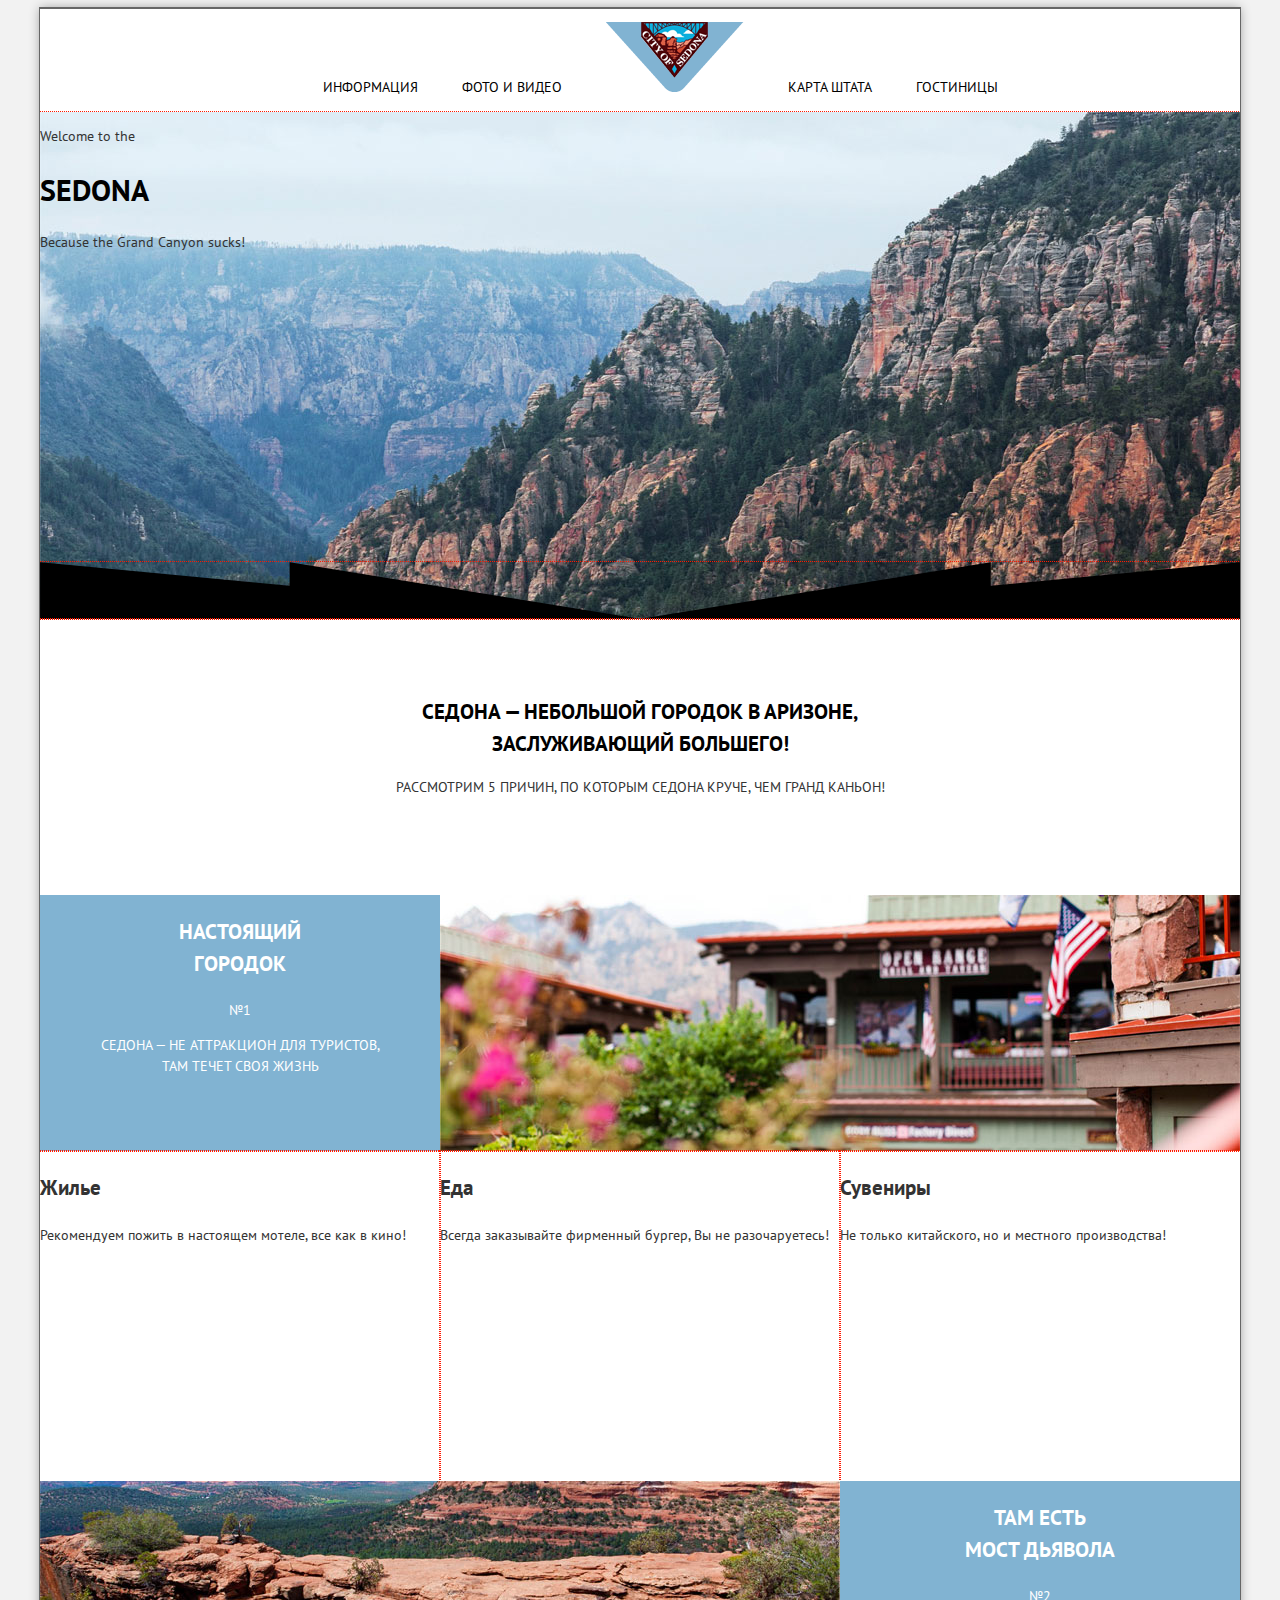
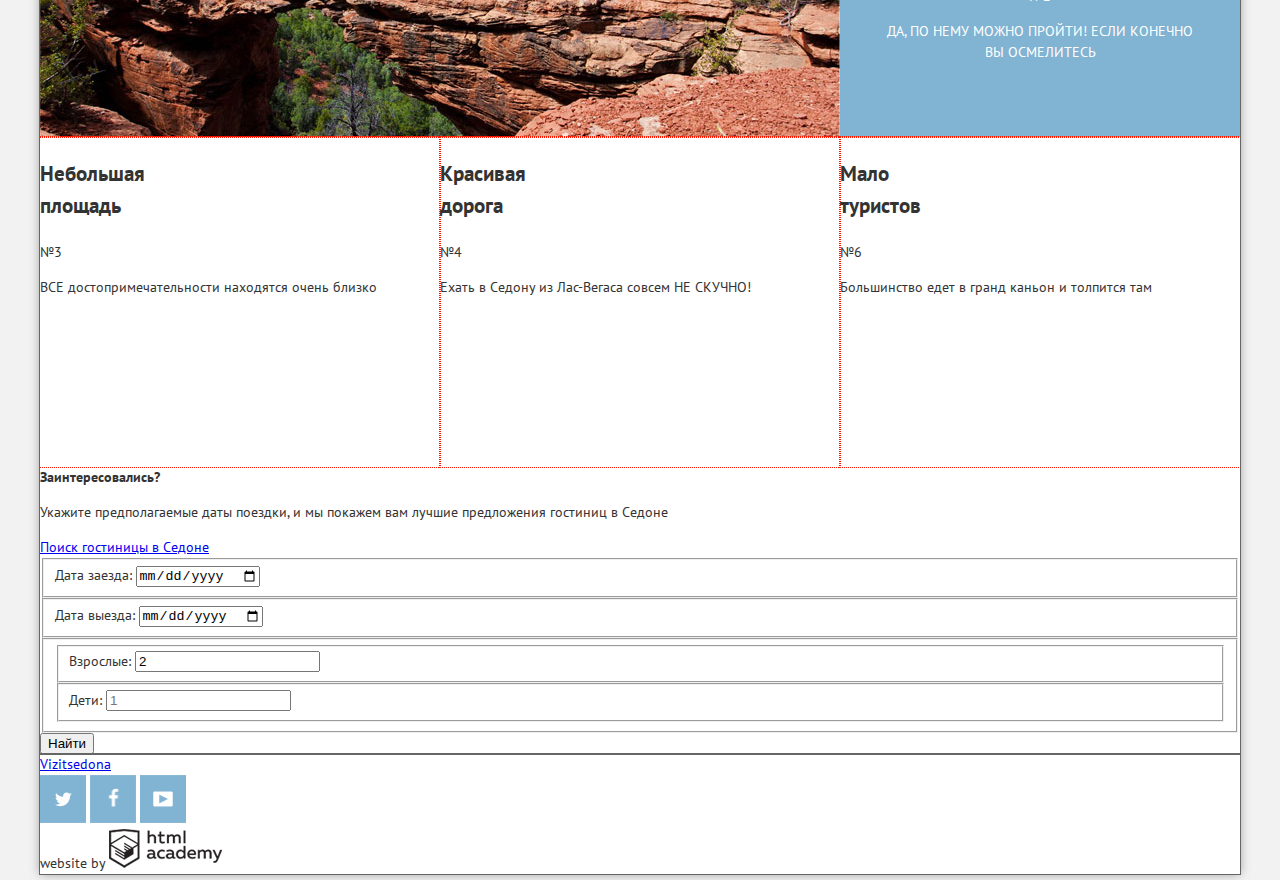
==== index.html @ f224ea5a "Сетки 24-04" ====
<!DOCTYPE html>
<html lang="ru">
  <head>
    <meta charset="utf-8">
    <title>HTML Academy: Седона</title>
    <link href="https://fonts.googleapis.com/css?family=PT+Sans:400,700&amp;subset=latin,cyrillic" rel="stylesheet">
    <link href="css/style.css" rel="stylesheet">
  </head>
  <body>
    <div class="container">
      <header class="main-header">
       <!-- меню -->
          <nav class="main-navigation">
            <ul>
              <li><a href="#">Информация</a></li>
              <li><a href="#">Фото и видео</a></li>
              <li class="logocity"><a href="#"><img src="img/logocity2.png" width="138" height="70" alt="«Logo Sedona»"></a></li>
              <li><a href="#">Карта штата</a></li>
              <li><a href="#">Гостиницы</a></li>
            </ul>
          </nav>
       <!-- слайд -->   
          <div class="main-headbg">
             <div class="headbg-text">
                <p>Welcome to the</p>
                <h1>Sedona</h1>
                <p>Because the Grand Canyon sucks!</p>
             </div>
          </div>
       <!-- маска --> 
          <div class="bg-cover"></div>   
       </header>
      <main class="main-container">
        <!-- слоган -->
        <div class="about-sedona">
          <h2 class="title">Седона — небольшой городок в Аризоне,<br> заслуживающий большего!</h2>
          <p class="text">Рассмотрим 5 причин, по которым Седона круче, чем гранд каньон!</p>
        </div>
        <!-- баннер-1 -->
          <div class="banner-1">
            <div class="container-text-left">
              <p class="content-name">Настоящий <br> городок</p>
              <p class="content-number">№1</p>
              <p>Седона — не аттракцион для туристов, <br> там течет своя жизнь</p></div>
            <div class="container-img-right"></div>
          </div>

         <!--  <div class="banner banner-left">
            <div class="container-item container-item-blue">
              <p class="content-name">Настоящий <br> городок</p>
              <p class="content-number">№1</p>
              <p class="content-text">Седона — не аттракцион для туристов, там течет своя жизнь</p>
            </div>
          </div> -->


        <!-- информация-1 -->
          <!-- <div class="tourist-info"> -->
            <div class="container-item">
              <!-- <img src="img/home.png" width="50" height="50" alt="«home»"> -->
              <p class="content-name">Жилье</p>
              <p class="content-text">Рекомендуем пожить в настоящем мотеле, все как в кино!</p>
            </div>
            <div class="container-item">
              <!-- <img src="img/food.png" width="50" height="50" alt="«food»"> -->
              <p class="content-name">Еда</p>
              <p class="content-text">Всегда заказывайте фирменный бургер, Вы не разочаруетесь!</p>
            </div>
            <div class="container-item">
              <!-- <img src="img/souvenir.png" width="50" height="50" alt="«souvenir»"> -->
              <!-- <b class="info-name">Сувениры</b>
              <p> Не только китайского, но и местного производства!</p> -->
              <p class="content-name">Сувениры</p>
              <p class="content-text">Не только китайского, но и местного производства!</p>
            </div>
        <!--   </div> -->
        <!-- баннер-2 -->
         <div class="banner-1">
            <div class="container-text-right">
              <p class="content-name">Там есть <br> мост дьявола</p>
              <p class="content-number">№2</p>
              <p class="content-text">Да, по нему можно пройти! Если конечно <br> вы осмелитесь</p></div>
            <div class="container-img-left"></div>
          </div>
        <!-- информация-2 -->
          <div class="features">
            <div class="container-item">
              <p class="content-name">Небольшая <br> площадь</p>
              <p class="content-number">№3</p>
              <p class="content-text">ВСЕ достопримечательности находятся очень близко</p>
            </div>
            <div class="container-item">
              <p class="content-name">Красивая <br> дорога</p>
              <p class="content-number">№4</p>
              <p class="content-text">Ехать в Седону из Лас-Вегаса совсем НЕ СКУЧНО!</p>
            </div>
            <div class="container-item">
              <p class="content-name">Мало <br> туристов</p>
              <p class="content-number">№6</p>
              <p class="content-text">Большинство едет в гранд каньон и толпится там</p>
            </div>
          </div>
        <!-- слоган-2 -->
          <div class="tagline">
            <strong class="tagline-title">Заинтересовались?</strong>
            <p class="tagline-text">Укажите предполагаемые даты поездки, и мы покажем вам лучшие предложения гостиниц в Седоне</p>
          </div>
        <!-- форма -->
          <div class="form-content">
            <a class="form-content-title" href="form.html">Поиск гостиницы в Седоне</a>
            <form class="searh-form" action="https://echo.htmlacademy.ru" method="post">
              <fieldset>
                <label for="date-in">Дата заезда:</label>
                <input id="date-in" type="date" name="check-in-date" placeholder="24 апреля 2016">
              </fieldset>
              <fieldset>
                <label for="date-out">Дата выезда:</label>
                <input id="date-out" type="date" name="check-out-date" placeholder="25 апреля 2016">
              </fieldset>
              <fieldset>
                <fieldset>
                  <label for="adult">Взрослые:</label>
                  <input id="adult" type="text" name="adult" value="2">
                </fieldset>
                <fieldset>
                  <label for="children">Дети:</label>
                  <input id="children" type="text" name="child" placeholder="1">
                </fieldset>
              </fieldset>
              <button class="btn" type="submit">Найти</button>
              <!-- <input type="submit" value="Найти"> -->
            </form>
          </div>
        <!-- карта -->
          <div class="map"></div>
       </main>
      <footer class="main-footer">
        <!-- контакты -->
        <div class="footer-contacts">
          <a href="#">Vizitsedona</a>
        </div>
        <!-- соцсети -->
       <div class="footer-social">
          <a class="social-btn social-btn-tw" href="#"><img src="img/twitter-box.png" width="46" height="48" alt="Твиттер"></a>
          <a class="social-btn social-btn-fb" href="#"><img src="img/facebook-box.png" width="46" height="48" alt="Фейсбук"></a>
          <a class="social-btn social-btn-ytube" href="#"><img src="img/ytube-box.png" width="46" height="48" alt="Ютьюб"></a>
        </div>
        <!-- копирайт -->
        <div class="footer-copyright">website by
          <a class="btn" href="https://htmlacademy.ru"><img src="img/logo-academy.png" width="113" height="39" alt="htmlacademy"></a>
        </div>
       </footer>
    </div>
  </body>
</html>
---- css/style.css ----
body{
     font-size: 14px;
     color: #333333;
     font-family: "PT Sans", Arial, sans-serif;
     line-height: 1.5;
     background:#f2f2f2;
}

h1 {
    font-size: 30px;
    font-weight: 700;
    text-transform: uppercase;
    color: #000;
}

h2 {
    font-size: 21px;
    font-weight: 700;
    text-transform: uppercase;
    color: #000;
}

h3 {
    font-size: 16px;
    font-weight: 700;
    text-transform: uppercase;
    color: #000;
}

.container{
    width: 1200px;
    margin: 0 auto;
    background:#fff;
    box-shadow:0 0 10px #999;
}

.main-header{
    outline: 1px solid #666;
}

.main-container{
    outline: 1px solid #666;
}

.main-footer{
    outline: 1px solid #666;
}
.main-headbg{
    outline: 1px dotted #ff1800;
    margin: 0;
    background: url("../img/sedonawelcome.gif") no-repeat,
                url("../img/sedona-head-bg.jpg") no-repeat;
    float: left;
    width: 1200px;
    min-height: 507px;
}

.main-navigation{
    outline: 1px dotted #ff1800;
    margin: 0px auto;
    list-style: none;
    text-align: center;
    vertical-align: middle;
    float: left;
    width: 1200px;
    min-height: 56px;
}

.main-navigation li {
    display: inline-block;
    
}

.main-navigation a {
    color: #000;
    display: block;
    padding: 0px 20px;
    text-decoration: none;
    text-transform: uppercase;
 }

 li a:hover{
    color: #81b3d2;
 }

.bg-cover{
    width:1200px;
    min-height: 57px;
    outline: 1px dotted #ff1800;
    margin-top:-57px;
    background: url("../img/mask-bg2.png") no-repeat;
    float: left;

}

.bg-cover :after{
    content: '';
    display: block;
    clear: both;
}

.about-sedona{
    vertical-align: middle;
    text-align: center;
    min-height: 216px;
    width: 1200px;
    outline: 1px dotted #ff1800;
    float: left;
    padding-top: 60px;
}

.text{
   font-size: 14px;
   text-transform: uppercase;
    
}
.banner-1{
    width: 1200px;
    margin: 0;
}

.banner-1:after{
    content: '';
    display: block;
    clear: both;
    outline: 1px dotted #ff1800;
}
/*.container-logo{
    background: url("../img/sedona-head-bg.jpg") no-repeat;
}*/


.container-img-right{
    float: right;
    width: 800px;
    min-height: 256px;
    background: url("../img/sedona-view-1-small.jpg") no-repeat;
}
.container-text-left{
    float: left;
    width: 400px;
    min-height: 256px;
    vertical-align: middle;
    text-align: center;
    background-color: #81b3d2;
}

.container-text-left p{
   text-transform: uppercase;
    color: #fff;
}

.container-text-right p{
   text-transform: uppercase;
    color: #fff;
} 

.content-name{
    font-size: 21px;
    font-weight: bold;
}

.container-img-left{
    float: left;
    width: 800px;
    min-height: 256px;
    background: url("../img/sedona-view-2-small.jpg") no-repeat;
}
.container-text-right{
    float: right;
    width: 400px;
    min-height: 256px;
    vertical-align: middle;
    text-align: center;
    background-color: #81b3d2;
}

.tourist-info{
    outline: 1px dotted #ff1800;
}
.container-item{
    float: left;
    width: 400px;
    min-height: 330px;
    outline: 1px dotted #ff1800;  
}




/*.index-logo {
    background-image: url("../img/sedona-view-1-small.jpg");
}*/
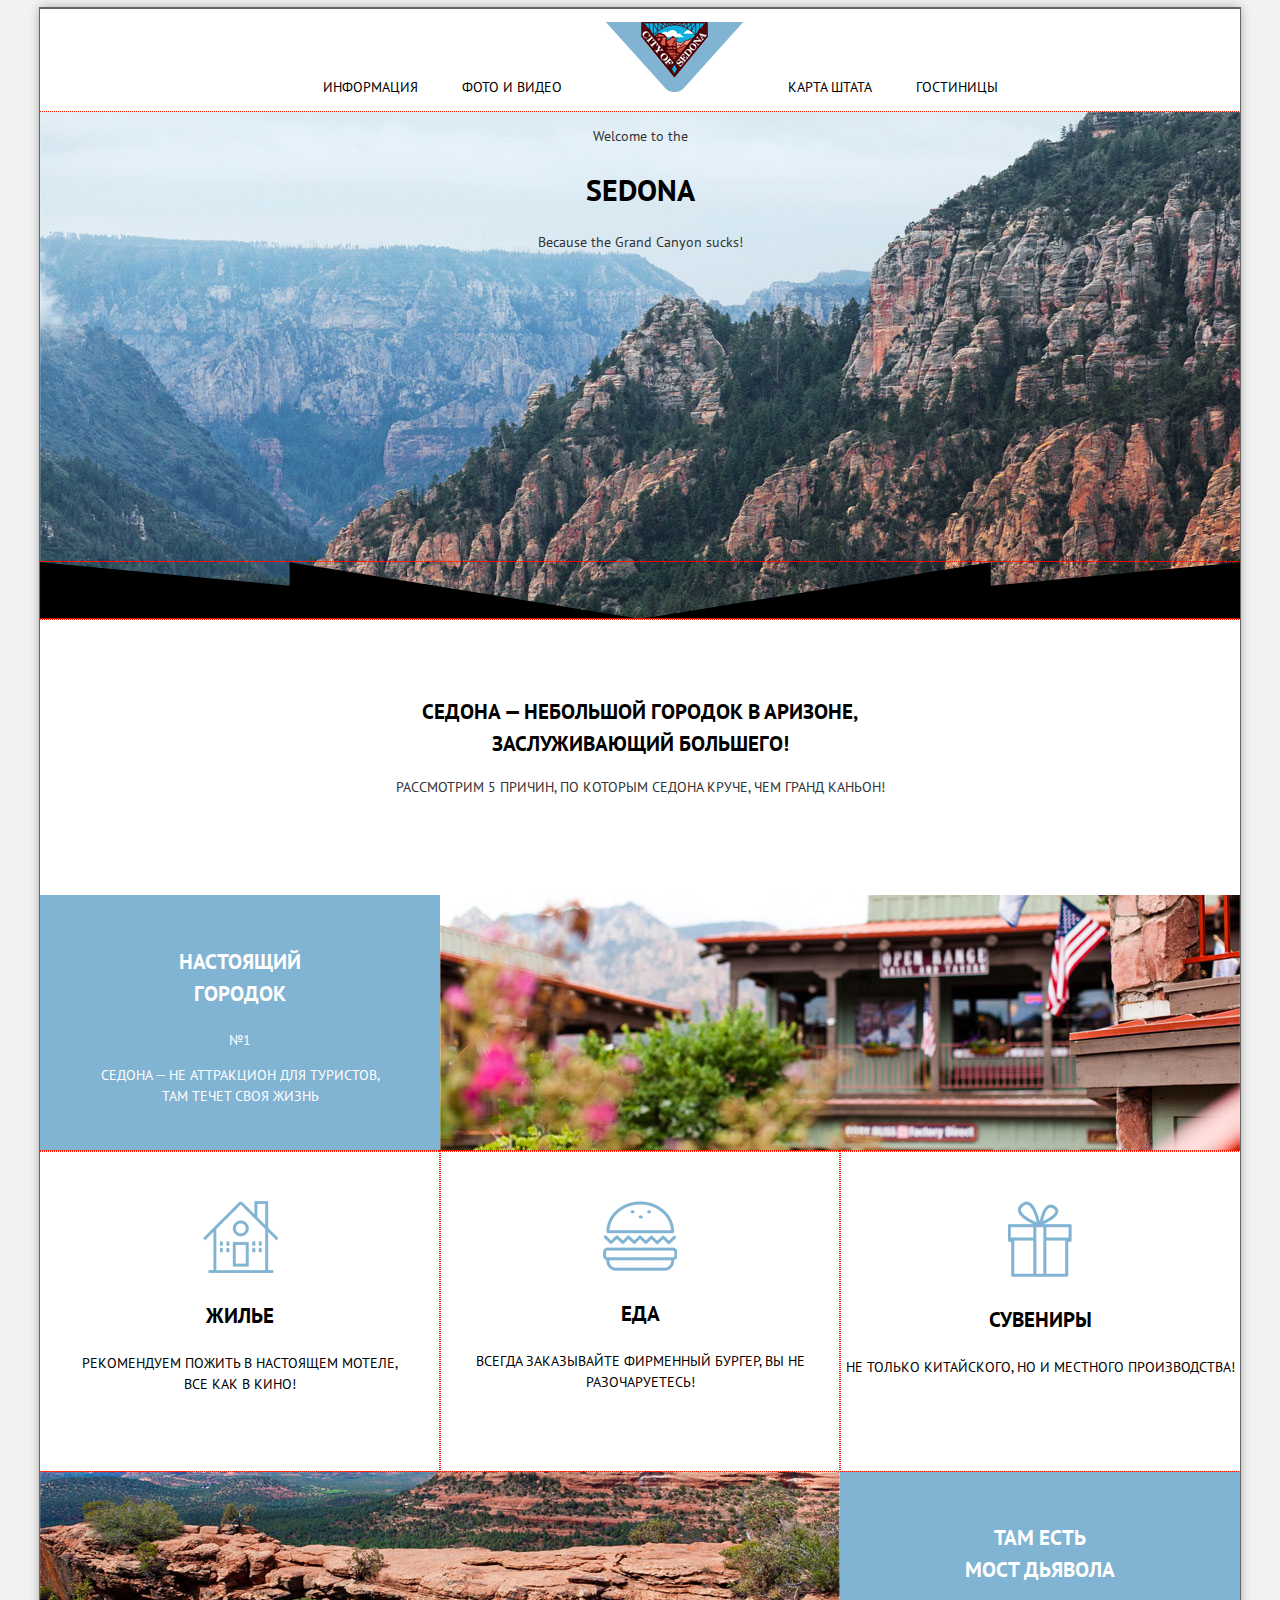
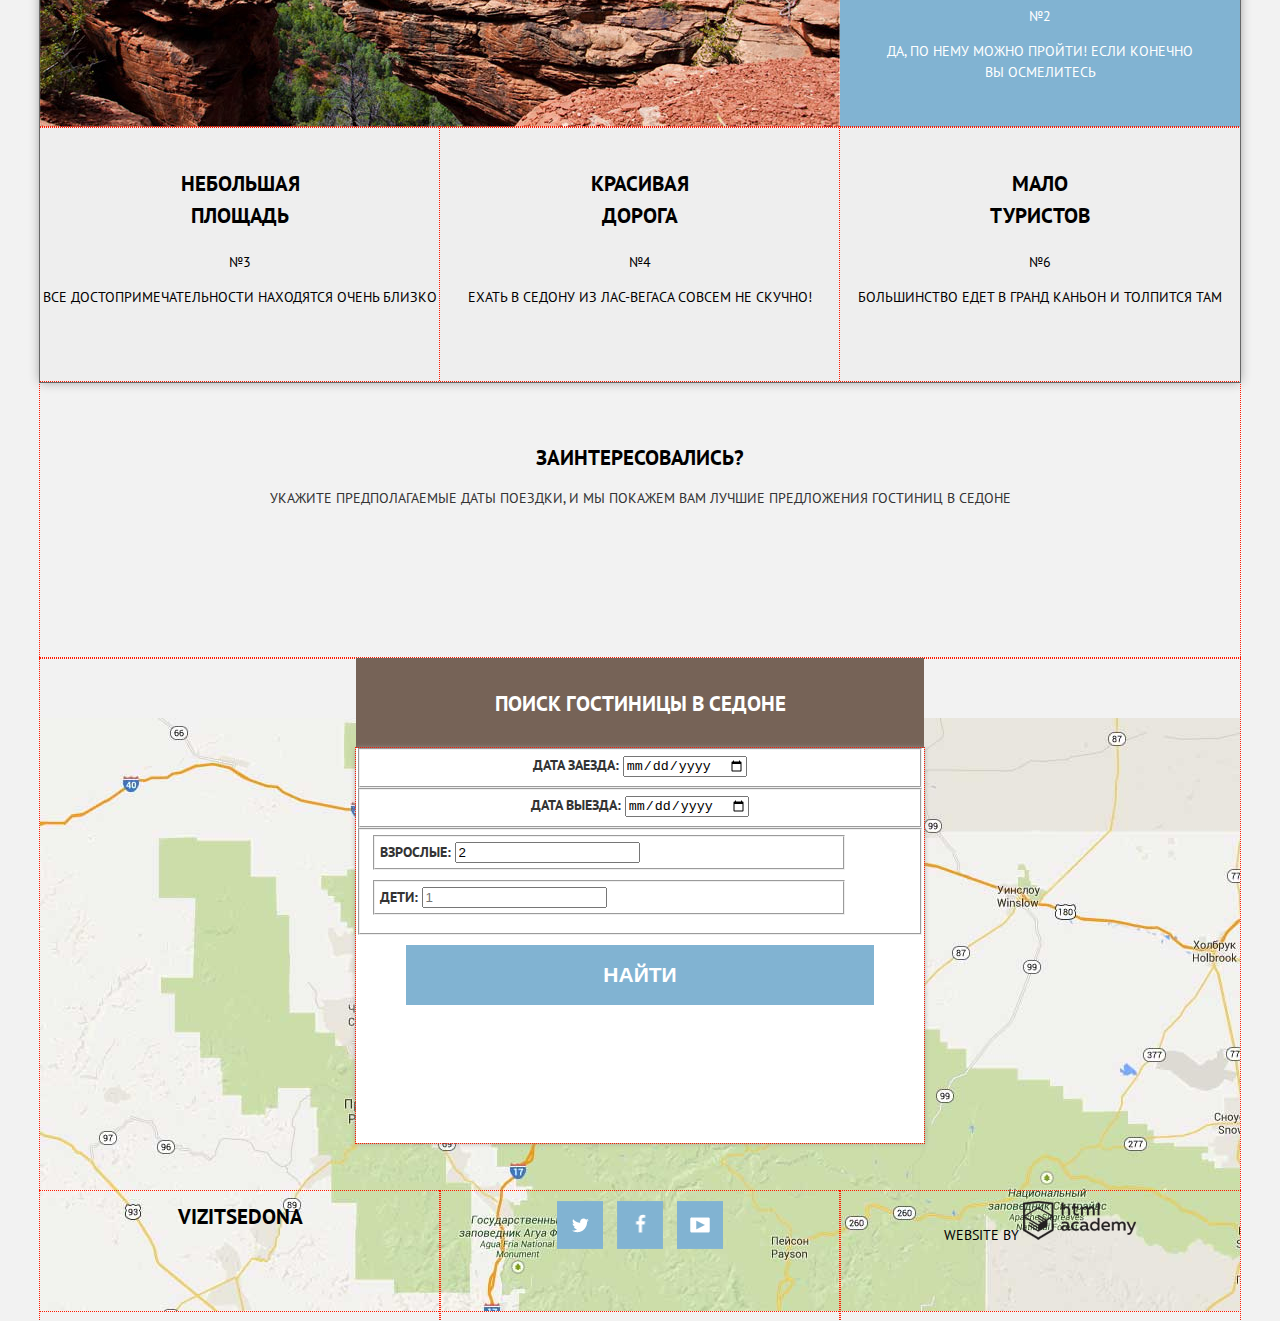
==== commit b15825f2: "Сетки 25_04" ====
--- a/index.html
+++ b/index.html
@@ -32,9 +32,9 @@
        </header>
       <main class="main-container">
         <!-- слоган -->
-        <div class="about-sedona">
-          <h2 class="title">Седона — небольшой городок в Аризоне,<br> заслуживающий большего!</h2>
-          <p class="text">Рассмотрим 5 причин, по которым Седона круче, чем гранд каньон!</p>
+        <div class="tagline">
+          <h2 class="tagline-title">Седона — небольшой городок в Аризоне,<br> заслуживающий большего!</h2>
+          <p class="tagline-text">Рассмотрим 5 причин, по которым Седона круче, чем гранд каньон!</p>
         </div>
         <!-- баннер-1 -->
           <div class="banner-1">
@@ -55,25 +55,25 @@
 
 
         <!-- информация-1 -->
-          <!-- <div class="tourist-info"> -->
+          <div class="tourist-info">
             <div class="container-item">
-              <!-- <img src="img/home.png" width="50" height="50" alt="«home»"> -->
+              <img src="img/home.png" width="75" height="72" alt="«home»">
               <p class="content-name">Жилье</p>
-              <p class="content-text">Рекомендуем пожить в настоящем мотеле, все как в кино!</p>
+              <p>Рекомендуем пожить в настоящем мотеле, <br> все как в кино!</p>
             </div>
             <div class="container-item">
-              <!-- <img src="img/food.png" width="50" height="50" alt="«food»"> -->
+              <img src="img/food.png" width="74" height="70" alt="«food»">
               <p class="content-name">Еда</p>
               <p class="content-text">Всегда заказывайте фирменный бургер, Вы не разочаруетесь!</p>
             </div>
             <div class="container-item">
-              <!-- <img src="img/souvenir.png" width="50" height="50" alt="«souvenir»"> -->
+              <img src="img/gift.png" width="64" height="76" alt="«souvenir»">
               <!-- <b class="info-name">Сувениры</b>
               <p> Не только китайского, но и местного производства!</p> -->
               <p class="content-name">Сувениры</p>
               <p class="content-text">Не только китайского, но и местного производства!</p>
             </div>
-        <!--   </div> -->
+          </div>
         <!-- баннер-2 -->
          <div class="banner-1">
             <div class="container-text-right">
@@ -101,23 +101,23 @@
             </div>
           </div>
         <!-- слоган-2 -->
-          <div class="tagline">
+          <div class="tagline-search">
             <strong class="tagline-title">Заинтересовались?</strong>
             <p class="tagline-text">Укажите предполагаемые даты поездки, и мы покажем вам лучшие предложения гостиниц в Седоне</p>
           </div>
         <!-- форма -->
           <div class="form-content">
-            <a class="form-content-title" href="form.html">Поиск гостиницы в Седоне</a>
+            <a class="form-content-btn" href="form.html">Поиск гостиницы в Седоне</a>
             <form class="searh-form" action="https://echo.htmlacademy.ru" method="post">
-              <fieldset>
+              <fieldset class="main-search">
                 <label for="date-in">Дата заезда:</label>
                 <input id="date-in" type="date" name="check-in-date" placeholder="24 апреля 2016">
               </fieldset>
-              <fieldset>
+              <fieldset class="main-search">
                 <label for="date-out">Дата выезда:</label>
                 <input id="date-out" type="date" name="check-out-date" placeholder="25 апреля 2016">
               </fieldset>
-              <fieldset>
+              <fieldset class="main-search">
                 <fieldset>
                   <label for="adult">Взрослые:</label>
                   <input id="adult" type="text" name="adult" value="2">
@@ -136,18 +136,18 @@
        </main>
       <footer class="main-footer">
         <!-- контакты -->
-        <div class="footer-contacts">
-          <a href="#">Vizitsedona</a>
+        <div class="footer">
+          <a class="contacts" href="#">Vizitsedona</a>
         </div>
         <!-- соцсети -->
-       <div class="footer-social">
+       <div class="footer">
           <a class="social-btn social-btn-tw" href="#"><img src="img/twitter-box.png" width="46" height="48" alt="Твиттер"></a>
           <a class="social-btn social-btn-fb" href="#"><img src="img/facebook-box.png" width="46" height="48" alt="Фейсбук"></a>
           <a class="social-btn social-btn-ytube" href="#"><img src="img/ytube-box.png" width="46" height="48" alt="Ютьюб"></a>
         </div>
         <!-- копирайт -->
-        <div class="footer-copyright">website by
-          <a class="btn" href="https://htmlacademy.ru"><img src="img/logo-academy.png" width="113" height="39" alt="htmlacademy"></a>
+        <div class="footer"><p class="footer-copyright">website by</p>
+          <a class="footer-copyright" href="https://htmlacademy.ru"><img src="img/logo-academy.png" width="113" height="39" alt="htmlacademy"></a>
         </div>
        </footer>
     </div>
--- a/css/style.css
+++ b/css/style.css
@@ -48,11 +48,27 @@
 .main-headbg{
     outline: 1px dotted #ff1800;
     margin: 0;
-    background: url("../img/sedonawelcome.gif") no-repeat,
-                url("../img/sedona-head-bg.jpg") no-repeat;
+    background: url("../img/sedona-head-bg.jpg") no-repeat;
     float: left;
     width: 1200px;
     min-height: 507px;
+    text-align: center;
+    vertical-align: middle;
+} 
+
+/*.main-headbg :after{
+    content: '';
+    display: block;
+    clear: both;*/
+}
+
+
+.headbg-text{
+float: left;
+width: 458px;
+min-height: 352px;
+background: url("../img/sedonawelcome.gif") 50% 50% no-repeat;
+outline: 1px dotted #ff1800;
 }
 
 .main-navigation{
@@ -99,7 +115,7 @@
     clear: both;
 }
 
-.about-sedona{
+.tagline{
     vertical-align: middle;
     text-align: center;
     min-height: 216px;
@@ -109,11 +125,33 @@
     padding-top: 60px;
 }
 
-.text{
+.search{
+    min-height: 150px;
+}
+
+.tagline-search{
+    vertical-align: middle;
+    text-align: center;
+    min-height: 216px;
+    width: 1200px;
+    outline: 1px dotted #ff1800;
+    float: left;
+    padding-top: 60px;
+}
+
+
+.tagline-title{
+    font-size: 21px;
+    font-weight: 700;
+    text-transform: uppercase;
+    color: #000;
+}
+
+.tagline-text{
    font-size: 14px;
    text-transform: uppercase;
-    
-}
+}
+
 .banner-1{
     width: 1200px;
     margin: 0;
@@ -129,7 +167,15 @@
     background: url("../img/sedona-head-bg.jpg") no-repeat;
 }*/
 
-
+.tourist-info{
+    outline: 1px dotted #ff1800;
+}
+
+.tourist-info:after{
+    content: '';
+    display: block;
+    clear: both;
+}
 .container-img-right{
     float: right;
     width: 800px;
@@ -139,8 +185,8 @@
 .container-text-left{
     float: left;
     width: 400px;
-    min-height: 256px;
-    vertical-align: middle;
+    min-height: 226px;
+    padding-top: 30px;
     text-align: center;
     background-color: #81b3d2;
 }
@@ -157,7 +203,11 @@
 
 .content-name{
     font-size: 21px;
-    font-weight: bold;
+    font-weight: 700;
+}
+
+.content-text{
+ color: #333333;
 }
 
 .container-img-left{
@@ -169,24 +219,151 @@
 .container-text-right{
     float: right;
     width: 400px;
-    min-height: 256px;
-    vertical-align: middle;
+    min-height: 226px;
+    padding-top: 30px;
     text-align: center;
     background-color: #81b3d2;
 }
 
-.tourist-info{
-    outline: 1px dotted #ff1800;
-}
+
 .container-item{
     float: left;
     width: 400px;
-    min-height: 330px;
-    outline: 1px dotted #ff1800;  
-}
-
-
-
+    min-height: 270px;
+    outline: 1px dotted #ff1800;
+    padding-top: 50px;
+    text-align: center;
+}
+
+.container-item p{
+   text-transform: uppercase;
+    color: #000;
+} 
+
+.features .container-item{
+    padding-top: 20px;
+    background-color: #eeeeee;
+    min-height: 235px;
+}
+
+.features:after{
+    content: '';
+    display: block;
+    clear: both;
+}
+
+.form-content{
+    outline: 1px dotted #ff1800;
+    float: left;
+    width: 1200px;
+    min-height: 653px;
+    background: url("../img/map.jpg") no-repeat;
+    background-position: bottom;
+}
+
+.form-content:after{
+    content: '';
+    display: block;
+    clear: both;
+}
+
+.form-content-btn{
+    display: block;
+    margin: 0 auto;
+    padding-top: 30px;
+    background-color: #766357;
+    color: #fff;
+    font-size: 21px;
+    font-weight: 700;
+    text-transform: uppercase;
+    text-decoration: none;
+    width: 568px;
+    min-height: 60px;
+    text-align: center;
+}
+
+.searh-form{
+    margin: 0 auto;
+    font-size: 14px;
+    font-weight: 700;
+    text-transform: uppercase;
+    width: 568px;
+    min-height: 395px;
+    text-align: center;
+    outline: 1px dotted #ff1800;
+    background-color: #fff;
+    box-shadow:0 0 5px #999;
+}
+
+.main-search fieldset{
+    width: 458px;
+    text-align: left;
+    padding: 5px;
+    margin-bottom: 10px;
+}
+
+.btn{
+    background-color: #81b3d2;
+    margin: 10px auto;
+    color: #fff;
+    font-size: 21px;
+    font-weight: 700;
+    text-transform: uppercase;
+    text-decoration: none;
+    width: 468px;
+    min-height: 60px;
+    text-align: center;
+    border: none;
+}
+
+.main-footer{
+    width:1200px;
+    min-height: 120px;
+    outline: 1px dotted #ff1800;
+    margin-top:-120px;
+    background-color: #fff 50;
+    float: left;
+    color: #000;
+    text-align: center;
+
+}
+
+.main-footer:after{
+    content: '';
+    display: block;
+    clear: both;
+}
+
+.footer{
+    float: left;
+    padding-top: 10px;
+    outline: 1px dotted #ff1800;
+    width: 400px;
+    min-height: 120px;
+    vertical-align: middle;  
+}
+
+.contacts{
+    font-size: 21px;
+    text-decoration:none;
+    text-transform: uppercase;
+    color: #000;
+    font-weight: 700;
+}
+
+.social-btn{
+    margin: 0 5px;
+}
+
+.footer-copyright{
+    display: inline-block;
+    text-decoration:none;
+    text-transform: uppercase;
+}
+
+/*.footer-copyright a{
+    display: inline-block;
+}*/
 
 /*.index-logo {
     background-image: url("../img/sedona-view-1-small.jpg");
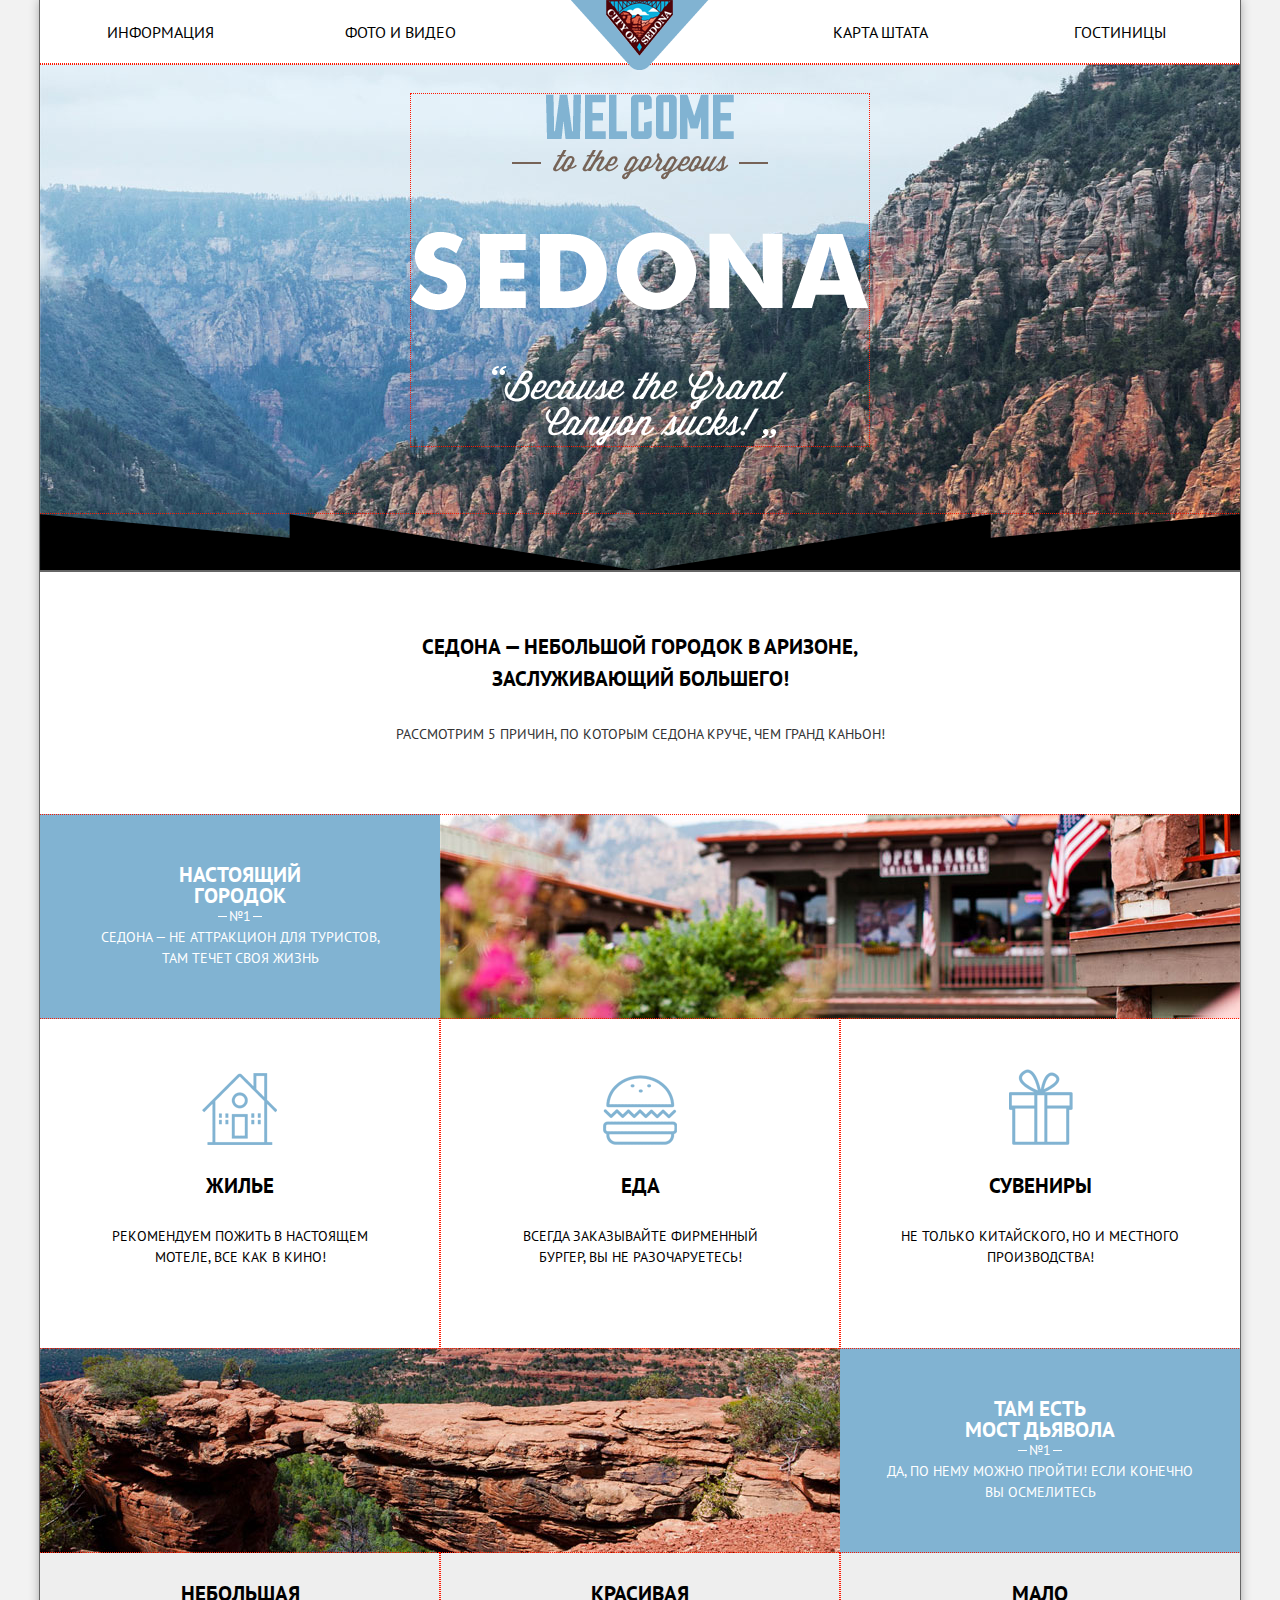
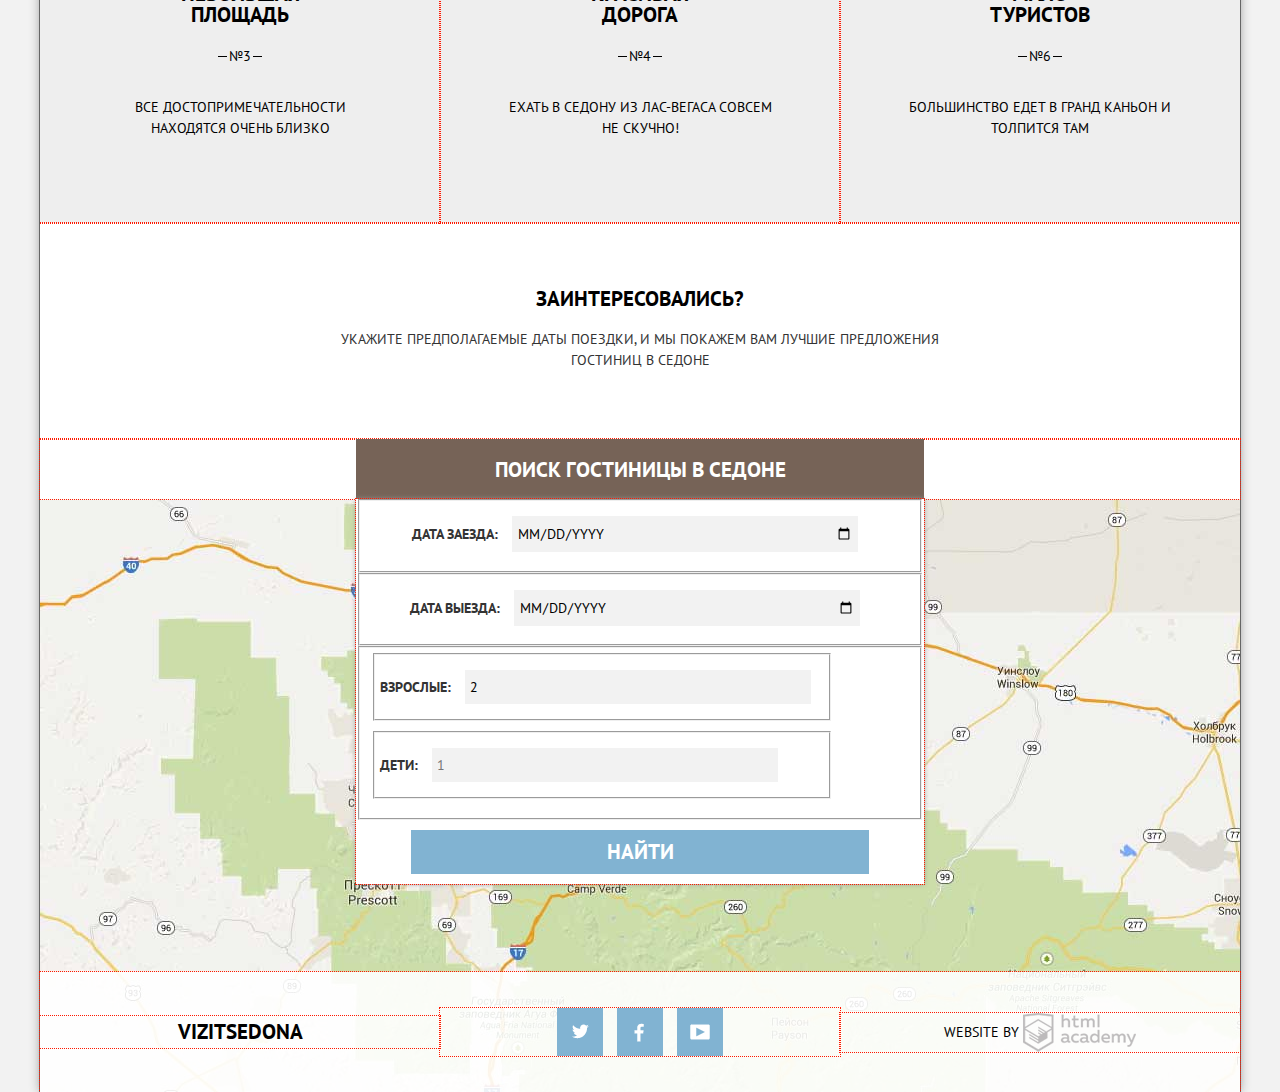
==== commit 9950b2d4: "Оформление 01_05_2016" ====
--- a/index.html
+++ b/index.html
@@ -3,6 +3,7 @@
   <head>
     <meta charset="utf-8">
     <title>HTML Academy: Седона</title>
+    <link rel="stylesheet" href="css/normalize.css">
     <link href="https://fonts.googleapis.com/css?family=PT+Sans:400,700&amp;subset=latin,cyrillic" rel="stylesheet">
     <link href="css/style.css" rel="stylesheet">
   </head>
@@ -33,16 +34,15 @@
       <main class="main-container">
         <!-- слоган -->
         <div class="tagline">
-          <h2 class="tagline-title">Седона — небольшой городок в Аризоне,<br> заслуживающий большего!</h2>
+          <h2 class="tagline-title">Седона — небольшой городок в Аризоне, заслуживающий большего!</h2>
           <p class="tagline-text">Рассмотрим 5 причин, по которым Седона круче, чем гранд каньон!</p>
         </div>
         <!-- баннер-1 -->
-          <div class="banner-1">
+          <div class="banner-1 banner-left">
             <div class="container-text-left">
               <p class="content-name">Настоящий <br> городок</p>
-              <p class="content-number">№1</p>
-              <p>Седона — не аттракцион для туристов, <br> там течет своя жизнь</p></div>
-            <div class="container-img-right"></div>
+              <p class="content-number number-white">№1</p>
+              <p class="content">Седона — не аттракцион для туристов, <br> там течет своя жизнь</p></div>
           </div>
 
          <!--  <div class="banner banner-left">
@@ -52,22 +52,20 @@
               <p class="content-text">Седона — не аттракцион для туристов, там течет своя жизнь</p>
             </div>
           </div> -->
-
-
-        <!-- информация-1 -->
-          <div class="tourist-info">
+     <!-- информация-1 -->
+          <div class="tourist-info clearfix">
             <div class="container-item">
-              <img src="img/home.png" width="75" height="72" alt="«home»">
+              <div class="content-icon sprite-home">home</div>
               <p class="content-name">Жилье</p>
-              <p>Рекомендуем пожить в настоящем мотеле, <br> все как в кино!</p>
+              <p class="content-text">Рекомендуем пожить в настоящем мотеле, все как в кино!</p>
             </div>
             <div class="container-item">
-              <img src="img/food.png" width="74" height="70" alt="«food»">
+              <div class="content-icon sprite-food">food</div>
               <p class="content-name">Еда</p>
               <p class="content-text">Всегда заказывайте фирменный бургер, Вы не разочаруетесь!</p>
             </div>
             <div class="container-item">
-              <img src="img/gift.png" width="64" height="76" alt="«souvenir»">
+              <div class="content-icon sprite-gift">gift</div>
               <!-- <b class="info-name">Сувениры</b>
               <p> Не только китайского, но и местного производства!</p> -->
               <p class="content-name">Сувениры</p>
@@ -75,15 +73,22 @@
             </div>
           </div>
         <!-- баннер-2 -->
-         <div class="banner-1">
+     <!--     <div class="banner-1">
             <div class="container-text-right">
               <p class="content-name">Там есть <br> мост дьявола</p>
               <p class="content-number">№2</p>
               <p class="content-text">Да, по нему можно пройти! Если конечно <br> вы осмелитесь</p></div>
             <div class="container-img-left"></div>
-          </div>
+          </div> -->
+
+         <div class="banner-1 banner-right">
+            <div class="container-text-left">
+              <p class="content-name">Там есть <br> мост дьявола</p>
+              <p class="content-number number-white">№1</p>
+              <p>Да, по нему можно пройти! Если конечно <br> вы осмелитесь</p></div>
+         </div>  
         <!-- информация-2 -->
-          <div class="features">
+          <div class="features clearfix">
             <div class="container-item">
               <p class="content-name">Небольшая <br> площадь</p>
               <p class="content-number">№3</p>
@@ -102,7 +107,7 @@
           </div>
         <!-- слоган-2 -->
           <div class="tagline-search">
-            <strong class="tagline-title">Заинтересовались?</strong>
+            <strong class="tagline-title bigger">Заинтересовались?</strong>
             <p class="tagline-text">Укажите предполагаемые даты поездки, и мы покажем вам лучшие предложения гостиниц в Седоне</p>
           </div>
         <!-- форма -->
@@ -117,7 +122,7 @@
                 <label for="date-out">Дата выезда:</label>
                 <input id="date-out" type="date" name="check-out-date" placeholder="25 апреля 2016">
               </fieldset>
-              <fieldset class="main-search">
+              <fieldset class="main-search person">
                 <fieldset>
                   <label for="adult">Взрослые:</label>
                   <input id="adult" type="text" name="adult" value="2">
@@ -127,7 +132,7 @@
                   <input id="children" type="text" name="child" placeholder="1">
                 </fieldset>
               </fieldset>
-              <button class="btn" type="submit">Найти</button>
+              <button class="btn-search" type="submit">Найти</button>
               <!-- <input type="submit" value="Найти"> -->
             </form>
           </div>
@@ -140,14 +145,16 @@
           <a class="contacts" href="#">Vizitsedona</a>
         </div>
         <!-- соцсети -->
-       <div class="footer">
-          <a class="social-btn social-btn-tw" href="#"><img src="img/twitter-box.png" width="46" height="48" alt="Твиттер"></a>
-          <a class="social-btn social-btn-fb" href="#"><img src="img/facebook-box.png" width="46" height="48" alt="Фейсбук"></a>
-          <a class="social-btn social-btn-ytube" href="#"><img src="img/ytube-box.png" width="46" height="48" alt="Ютьюб"></a>
+
+        <div class="footer">
+              <a class="social-btn sprite-twitter" href="#">twitter</a>
+              <a class="social-btn sprite-facebook" href="#">facebook</a>
+              <a class="social-btn sprite-ytube" href="#">youtube</a>
         </div>
+
         <!-- копирайт -->
         <div class="footer"><p class="footer-copyright">website by</p>
-          <a class="footer-copyright" href="https://htmlacademy.ru"><img src="img/logo-academy.png" width="113" height="39" alt="htmlacademy"></a>
+          <a class="footer-logo-academy logo-sprite" href="https://htmlacademy.ru">htmlacademy</a>
         </div>
        </footer>
     </div>
--- a/css/style.css
+++ b/css/style.css
@@ -4,20 +4,24 @@
      font-family: "PT Sans", Arial, sans-serif;
      line-height: 1.5;
      background:#f2f2f2;
-}
-
-h1 {
-    font-size: 30px;
-    font-weight: 700;
-    text-transform: uppercase;
-    color: #000;
-}
+     margin: 0;
+}
+* {
+    box-sizing: border-box;
+}
+// h1 {
+//     font-size: 30px;
+//     font-weight: 700;
+//     text-transform: uppercase;
+//     color: #000;
+// }
 
 h2 {
     font-size: 21px;
     font-weight: 700;
     text-transform: uppercase;
     color: #000;
+    margin: 0;
 }
 
 h3 {
@@ -28,12 +32,15 @@
 }
 
 .container{
-    width: 1200px;
+    max-width: 1200px;
+    min-width: 768px;
     margin: 0 auto;
     background:#fff;
     box-shadow:0 0 10px #999;
 }
-
+.container .hotels{
+    margin-bottom: 170px;
+}
 .main-header{
     outline: 1px solid #666;
 }
@@ -47,153 +54,183 @@
 }
 .main-headbg{
     outline: 1px dotted #ff1800;
+    background: #39596e url("../img/sedona-head-bg.jpg") no-repeat;
+    min-height: 507px;
+    text-align: center;
+    padding-top: 30px;
+}
+/*.container-form{
+    outline: 1px dotted #ff1800;
+    background: url("../img/sedona-head-bg2.jpg") no-repeat;
+    min-height: 217px;
+    text-align: center;
+    padding-top: 30px;
+}*/
+
+.searh-hotel-form{
+    outline: 1px dotted #ff1800;
+    background: #39596e url("../img/sedona-head-bg2.jpg") no-repeat;
+    min-height: 217px;
+    /*text-align: center;*/
+    padding: 30px 70px 0 70px;
+}
+.headbg-text {
+    font-size: 0;
+    width: 458px;
+    height: 352px;
+    margin: 0 auto;
+    background: url("../img/sedonawelcome.png") 50% 50% no-repeat;
+    outline: 1px dotted #ff1800;
+}
+
+.main-navigation {
+    outline: 1px dotted #ff1800;
+    text-align: center;
+}
+.main-navigation ul {
     margin: 0;
-    background: url("../img/sedona-head-bg.jpg") no-repeat;
-    float: left;
-    width: 1200px;
-    min-height: 507px;
-    text-align: center;
+    padding: 0;
+    list-style: none;
+    font-size: 0;
+}
+.main-navigation li {
+    display: inline-block;
     vertical-align: middle;
-} 
-
-/*.main-headbg :after{
-    content: '';
-    display: block;
-    clear: both;*/
-}
-
-
-.headbg-text{
-float: left;
-width: 458px;
-min-height: 352px;
-background: url("../img/sedonawelcome.gif") 50% 50% no-repeat;
-outline: 1px dotted #ff1800;
-}
-
-.main-navigation{
-    outline: 1px dotted #ff1800;
-    margin: 0px auto;
-    list-style: none;
-    text-align: center;
-    vertical-align: middle;
-    float: left;
-    width: 1200px;
-    min-height: 56px;
-}
-
-.main-navigation li {
-    display: inline-block;
-    
-}
-
+    width: 20%;
+}
 .main-navigation a {
     color: #000;
     display: block;
-    padding: 0px 20px;
+    padding: 20px 10px;
+    font-size: 16px;
+    font-weight: 700px;
     text-decoration: none;
     text-transform: uppercase;
- }
-
+    position: relative;
+    min-height: 64px;
+    
+}
+.main-navigation img {
+    position: absolute;
+    left: 50%;
+    top: 0;
+    margin-left: -69px;
+}
  li a:hover{
     color: #81b3d2;
  }
+  li a:active{
+    color: rgba(255,255,255,.9);
+ }
 
 .bg-cover{
-    width:1200px;
-    min-height: 57px;
-    outline: 1px dotted #ff1800;
-    margin-top:-57px;
+    // width:1200px;
+    height: 57px;
+    outline: 1px dotted #ff1800;
+    margin-top: -57px;
     background: url("../img/mask-bg2.png") no-repeat;
-    float: left;
-
-}
-
-.bg-cover :after{
+    // float: left;
+}
+.clearfix:after{
     content: '';
     display: block;
     clear: both;
 }
-
 .tagline{
-    vertical-align: middle;
-    text-align: center;
-    min-height: 216px;
-    width: 1200px;
-    outline: 1px dotted #ff1800;
-    float: left;
+    // vertical-align: middle;
+    text-align: center;
+    // min-height: 216px;
+    // width: 1200px;
+    outline: 1px dotted #ff1800;
+    // float: left;
     padding-top: 60px;
-}
-
+    padding-bottom: 55px;
+}
+.tagline-title{
+    font-size: 21px;
+    font-weight: 700;
+    text-transform: uppercase;
+    color: #000;
+    margin: 0 auto 30px;
+    width: 450px;
+}
+
+.tagline-title .bigger{
+    font-size: 30px;
+}
 .search{
     min-height: 150px;
 }
 
 .tagline-search{
-    vertical-align: middle;
+    // vertical-align: middle;
     text-align: center;
     min-height: 216px;
-    width: 1200px;
-    outline: 1px dotted #ff1800;
-    float: left;
+    // width: 1200px;
+    outline: 1px dotted #ff1800;
+    // float: left;
     padding-top: 60px;
-}
-
-
-.tagline-title{
-    font-size: 21px;
-    font-weight: 700;
-    text-transform: uppercase;
-    color: #000;
-}
-
+    padding-left: 25%;
+    padding-right: 25%;
+}
 .tagline-text{
    font-size: 14px;
    text-transform: uppercase;
 }
 
-.banner-1{
-    width: 1200px;
-    margin: 0;
-}
-
-.banner-1:after{
-    content: '';
-    display: block;
-    clear: both;
-    outline: 1px dotted #ff1800;
-}
-/*.container-logo{
-    background: url("../img/sedona-head-bg.jpg") no-repeat;
-}*/
+// .banner-1{
+//     width: 1200px;
+//     margin: 0;
+// }
+
+
 
 .tourist-info{
     outline: 1px dotted #ff1800;
 }
 
-.tourist-info:after{
-    content: '';
-    display: block;
-    clear: both;
-}
-.container-img-right{
-    float: right;
-    width: 800px;
-    min-height: 256px;
-    background: url("../img/sedona-view-1-small.jpg") no-repeat;
-}
+.container-form{
+    outline: 1px dotted #ff1800;
+}
+
+.searh-hotel-form{
+    outline: 1px dotted #ff1800;
+    text-transform: uppercase;
+    color: #fff;
+}
+
+
+
+// .container-img-right{
+//     float: right;
+//     width: 800px;
+//     min-height: 256px;
+//     background: url("../img/sedona-view-1-small.jpg") no-repeat;
+// }
+
+.banner-left {
+    padding-right: 66.666666%;
+    background: url("../img/sedona-view-1.jpg") no-repeat 100% 50%;
+}
+.banner-right {
+    padding-left: 66.666666%;
+    background: url("../img/sedona-view-2.jpg") no-repeat 0 50%;
+}
+
 .container-text-left{
-    float: left;
+    // float: left;
     width: 400px;
-    min-height: 226px;
-    padding-top: 30px;
+    // min-height: 226px;
+    padding-top: 50px;
+    padding-bottom: 50px;
     text-align: center;
     background-color: #81b3d2;
 }
 
-.container-text-left p{
+.container-text-left p {
    text-transform: uppercase;
     color: #fff;
+    margin: 0;
 }
 
 .container-text-right p{
@@ -203,63 +240,174 @@
 
 .content-name{
     font-size: 21px;
-    font-weight: 700;
+    line-height: 1;
+    font-weight: 700;
+    margin-top: 30px;
 }
 
 .content-text{
- color: #333333;
-}
-
-.container-img-left{
-    float: left;
-    width: 800px;
-    min-height: 256px;
-    background: url("../img/sedona-view-2-small.jpg") no-repeat;
-}
-.container-text-right{
-    float: right;
-    width: 400px;
-    min-height: 226px;
-    padding-top: 30px;
-    text-align: center;
-    background-color: #81b3d2;
-}
+    color: #333333;
+    margin-top:30px;
+    margin-bottom:80px;
+    padding: 0 15% 0 15%;
+}
+
+.content-number{
+    display: inline-block;
+    /*margin-top:30px;*/
+    margin: 0;
+    line-height: 0;
+    position: relative;
+}
+
+.number-white{
+    background-color: 
+}
+
+.content-number::after{
+ content: "";
+ position: absolute;
+ left: -50%;
+ display: block;
+ width: 9px;
+ height: 1px;
+ background-color: #000;
+}
+.content-number::before{
+ content: "";
+ position: absolute;
+ right: -50%;
+ display: block;
+ width: 9px;
+ height: 1px;
+ background-color: #000;
+}
+
+.number-white::after{
+ content: "";
+ position: absolute;
+ left: -50%;
+ display: block;
+ width: 9px;
+ height: 1px;
+ background-color: #fff;
+}
+.number-white::before{
+ content: "";
+ position: absolute;
+ right: -50%;
+ display: block;
+ width: 9px;
+ height: 1px;
+ background-color: #fff;
+}
+
 
 
 .container-item{
     float: left;
-    width: 400px;
+   /* position: relative;*/
+    width: 33.333333%;
     min-height: 270px;
     outline: 1px dotted #ff1800;
-    padding-top: 50px;
-    text-align: center;
-}
-
+    text-align: center;
+}
+
+.content-icon{
+    margin: 50px 0 0 0 ;
+    display: inline-block;
+/*    width: 80px;
+    height: 80px;*/
+    vertical-align: middle;
+    background: url("../img/spritesheet.png") no-repeat center;
+    font-size: 0;
+    text-decoration: none;
+    text-align: center; 
+}
+
+
+.sprite-food {
+    width: 76px;
+    height: 76px;
+    background-position: -5px -5px;
+}
+.sprite-gift {
+    width: 76px;
+    height: 76px;
+    background-position: -91px -5px;
+}
+
+.sprite-home {
+    width: 76px;
+    height: 76px;
+    background-position: -177px -5px;
+}
+/*классы для формы выбора отелей*/
+.form-check{
+    float: left;
+    width: 25%;
+    min-height: 170px;
+    outline: 1px dotted #ff1800;
+    text-align: left;
+    border: none;
+}
+
+.form-check legend{
+    font-size: 16px;
+    font-weight: 700;
+}
+
+.form-check input{
+    display: inline-block;
+}
+.form-check label{
+    display: inline-block;;
+}
+.item-form{
+    margin-top: 10px;
+}
+
+.price-range{
+    float: right;
+    width: 35%;
+    min-height: 170px;
+    outline: 1px dotted #ff1800;
+    text-align: left;
+}
+
+.price-range legend{
+    font-size: 16px;
+    font-weight: 700;
+}
+
+.price-range input{
+    display: block;
+}
 .container-item p{
    text-transform: uppercase;
-    color: #000;
+   color: #000;
 } 
 
-.features .container-item{
-    padding-top: 20px;
+.container-item img{
+  margin-top:60px; 
+} 
+
+.features{
     background-color: #eeeeee;
     min-height: 235px;
 }
 
-.features:after{
-    content: '';
-    display: block;
-    clear: both;
-}
-
+/*форма поиска отелей на главной*/
 .form-content{
     outline: 1px dotted #ff1800;
-    float: left;
-    width: 1200px;
-    min-height: 653px;
-    background: url("../img/map.jpg") no-repeat;
-    background-position: bottom;
-}
+    position: relative;
+    // float: left;
+    // width: 1200px;
+    // min-height: 653px;
+    
+    // background-position: bottom;
+}
+
 
 .form-content:after{
     content: '';
@@ -270,7 +418,7 @@
 .form-content-btn{
     display: block;
     margin: 0 auto;
-    padding-top: 30px;
+    padding-top: 15px;
     background-color: #766357;
     color: #fff;
     font-size: 21px;
@@ -280,15 +428,19 @@
     width: 568px;
     min-height: 60px;
     text-align: center;
+    font-family: "PT Sans", Arial, sans-serif;
 }
 
 .searh-form{
-    margin: 0 auto;
+    position: absolute;
+    top: 100%;
+    left: 50%;
+    margin-left: -284px;
     font-size: 14px;
     font-weight: 700;
     text-transform: uppercase;
     width: 568px;
-    min-height: 395px;
+    // min-height: 395px;
     text-align: center;
     outline: 1px dotted #ff1800;
     background-color: #fff;
@@ -301,6 +453,37 @@
     padding: 5px;
     margin-bottom: 10px;
 }
+.main-search input{
+    width: 346px;
+    text-align: left;
+    padding: 5px;
+    margin: 10px;
+    font-size: 14px;
+    color: #000;
+    text-transform: uppercase;
+    background-color: #f2f2f2;
+    border: none;
+    line-height: 24px;
+    font-family: "PT Sans", Arial, sans-serif;
+}
+
+/*.main-search .person input{
+    display: inline-block;
+    width: 146px;
+    text-align: left;
+    padding: 5px;
+    margin: 10px;
+    font-size: 14px;
+    color: #000;
+    text-transform: uppercase;
+    background-color: #f2f2f2;
+    border: none;
+    line-height: 24px;
+}
+*/
+/*.main-search .person{
+    display: inline-block;
+}*/
 
 .btn{
     background-color: #81b3d2;
@@ -310,23 +493,57 @@
     font-weight: 700;
     text-transform: uppercase;
     text-decoration: none;
-    width: 468px;
+    /*width: 468px;*/
     min-height: 60px;
     text-align: center;
     border: none;
-}
-
+    font-family: "PT Sans", Arial, sans-serif;
+}
+
+.btn-search{
+    width: 458px;
+    background-color: #81b3d2;
+    margin: 10px auto;
+    padding: 8px auto;
+    color: #fff;
+    font-family: "PT Sans", Arial, sans-serif;
+    font-size: 21px;
+    font-weight: 700;
+    line-height: 42px;
+    text-transform: uppercase;
+    text-decoration: none;
+    text-align: center;
+    border: none;
+}
+
+.btn-show{
+    width: 133px;
+    height: 32px;
+    margin: 10px auto;
+    text-transform: uppercase;
+    border: 2px solid #fff;
+}
+
+.map {
+    background: url("../img/map.jpg") no-repeat 50% 50%;
+    min-height: 593px;
+}
+
+/*футер*/
 .main-footer{
-    width:1200px;
-    min-height: 120px;
-    outline: 1px dotted #ff1800;
-    margin-top:-120px;
-    background-color: #fff 50;
-    float: left;
+    // width:1200px;
+    // min-height: 120px;
+    outline: 1px dotted #ff1800;
+    margin-top: -120px;
+    background-color: rgba(255,255,255,.9);
+    // float: left;
     color: #000;
     text-align: center;
-
-}
+    font-size: 0;
+    padding: 36px 0;
+}
+
+
 
 .main-footer:after{
     content: '';
@@ -335,12 +552,13 @@
 }
 
 .footer{
-    float: left;
-    padding-top: 10px;
-    outline: 1px dotted #ff1800;
-    width: 400px;
-    min-height: 120px;
-    vertical-align: middle;  
+    display: inline-block;
+    vertical-align: middle;
+    outline: 1px dotted #ff1800;
+    width: 33.333333%;
+    font-size: 16px;
+    // min-height: 120px;
+    // vertical-align: middle;  
 }
 
 .contacts{
@@ -353,13 +571,276 @@
 
 .social-btn{
     margin: 0 5px;
-}
-
-.footer-copyright{
+    display: inline-block;
+    width: 46px;
+    height: 48px;
+    vertical-align: middle;
+    font-size: 0;
+    text-decoration: none;
+    text-align: center;
+    background: #81b3d2 url("../img/socialspr.png") no-repeat center;
+}
+
+.sprite-facebook {
+    background-position: -20px -20px;
+}
+
+
+.sprite-twitter {
+    background-position: -106px -20px;
+}
+
+.sprite-ytube {
+    background-position: -192px -20px;
+}
+
+.sprite-facebook:hover {
+    background-color:#669ec0;
+    background-position: -20px -20px;
+}
+.sprite-twitter:hover {
+    background-color:#669ec0;
+    background-position: -106px -20px;
+}
+
+.sprite-ytube:hover {
+    background-color:#669ec0;
+    background-position: -192px -20px;
+}
+
+.sprite-facebook:active {
+    background-position: -20px -20px;
+    opacity: 0.3;
+}
+.sprite-twitter:active {
+    background-position: -106px -20px;
+    opacity: 0.3;
+}
+
+.sprite-ytube:active {
+    background-position: -192px -20px;
+    opacity: 0.3;
+}
+
+
+
+
+/*.social-btn:hover{
+    background: #669ec0 url("../img/socialspr.png") no-repeat center;
+}*/
+
+.footer-copyright {
     display: inline-block;
     text-decoration:none;
     text-transform: uppercase;
-}
+    font-size: 14px;
+    margin: 0;
+    vertical-align: middle;
+}
+.footer-logo-academy{
+    display: inline-block;
+    width: 113px;
+    height: 39px;
+    font-size: 0;
+    text-decoration:none;
+    text-transform: uppercase;
+    margin: 0;
+    vertical-align: middle;
+    background: url("../img/logo-academy-sprite.png") no-repeat center;
+}
+
+logo-sprite{
+    width: 113px;
+    height: 39px;
+    background-position: -20px -20px;
+}
+
+logo-sprite:hover{
+    width: 113px;
+    height: 39px;
+    background-position:  -20px -178px;
+}
+
+/*классы для строки найдено*/
+.sort-bar{
+    padding: 30px 70px 10px 70px;
+    margin: 0;
+    text-transform: uppercase;
+    outline: 1px dotted #ff1800;
+    /*min-height: 100px;*/
+}
+.sort-resalt{
+    text-decoration:none;
+    font-size: 21px;
+    font-weight: 700;
+    float: left;
+    margin: 0 auto;
+}
+/*.sort-resalt p{
+    margin: 0 auto;
+}*/
+
+.sorting-type{
+    /*display: inline-block;*/
+    list-style: none;
+    float: left;
+    margin: 0;
+    padding-top: 10px;
+}
+.sorting-type li{
+    display: inline-block;
+    font-size: 12px;
+    padding-right: 10px;
+}
+.sorting-type a {
+    color: #b1b1b1;
+    text-decoration-line: underline;
+    text-decoration-style: dotted;
+    text-decoration-color: #81b3d2;
+    text-transform: uppercase;  
+}
+.sorting-type a:hover {
+    color: #81b3d2;
+   text-decoration: none;
+    text-transform: uppercase;  
+}
+
+.sorting-direction{
+    float: right;
+    /*display: inline-block;*/
+}
+.sorting-direction li{
+    display: inline-block;
+    list-style: none;
+   }
+.sorting-direction img{
+    margin-left: 5px;
+   }
+.sorting-direction li:first-child{
+   transform: rotate(180deg);
+}
+
+
+/*классы для строки отеля*/
+
+.hotels-item{
+    border-bottom: 1px solid #000;
+    /*padding-top: 30px;*/ 
+}
+.hotel-img{
+float: left;
+margin-left: 70px;
+padding-top: 30px;
+/*outline: 1px dotted #ff1800;*/
+width: 20%;
+min-height: 150px;
+}
+
+.hotel-img img{
+/*margin: 10px; */  
+/*outline: 1px dotted #ff1800;*/
+margin-top: 10px;
+}
+
+.hotel-name{
+float: left;
+/*outline: 1px dotted #ff1800;*/
+width: 30%;
+min-height: 150px;
+padding-top: 30px;
+}
+.hotel-name a{
+margin-top: 10px;
+}
+.rating{
+float: right;
+/*outline: 1px dotted #ff1800;*/
+width: 30%;
+min-height: 150px;
+text-align: right;
+margin-right: 70px;
+padding-top: 30px;
+}
+.star{
+   /*display: inline-block;*/
+   outline: 1px dotted #ff1800;
+   margin: 10px 0 0 3px; 
+}
+.rate-number{
+    display: inline-block;
+    background: #f2f2f2;
+/*    width: 110px;
+    height: 27px;*/
+/*    text-align: center;
+    vertical-align: middle;*/
+    margin-top: 65px;
+    padding: 5px 15px 5px 15px;
+    text-transform: uppercase;
+}
+
+.hotel-name a{
+    color: #000;
+    text-decoration: none;
+    text-transform: uppercase;
+}
+
+.hotel-name a:hover{
+    color: #81b3d2;
+ }
+.price{
+   text-transform: uppercase;
+   margin-top: 10px; 
+}
+
+.price span{
+   display: inline-block;
+   outline: 1px dotted #ff1800; 
+}
+
+.left{
+    display: inline-block;
+    /*width: 110px;*/
+    margin-right: 40px; 
+    padding: 20px auto;
+}
+.btn2{
+   margin-top: 10px; 
+}
+.btn2 a{
+   display: inline-block;
+   color: #fff;
+   font-weight: 700;
+   outline: 1px dotted #ff1800;
+   text-align: center;
+   /*vertical-align: top;*/ 
+}
+.left-btn-more{
+    background: #81b3d2;
+    margin-right: 10px; 
+    padding: 5px 15px 5px 15px;
+    /*padding: 0;*/
+    /*    width: 110px;
+    height: 27px;*/
+}
+.left-btn-more a:hover{
+    background: #669ec0;
+    color: #fff;
+}
+.left-btn-more a:active{
+    background: #669ec0;
+    color: rgba(255,255,255,.9);
+}
+
+.right-btn-booking{
+    background: #766357;
+    padding: 5px 15px 5px 15px;
+}
+.right-btn-booking a:hover{
+    background: #604e43;
+    color: #fff;
+}
+
+
 
 /*.footer-copyright a{
     display: inline-block;
@@ -367,4 +848,5 @@
 
 /*.index-logo {
     background-image: url("../img/sedona-view-1-small.jpg");
-}*/+}*/
+
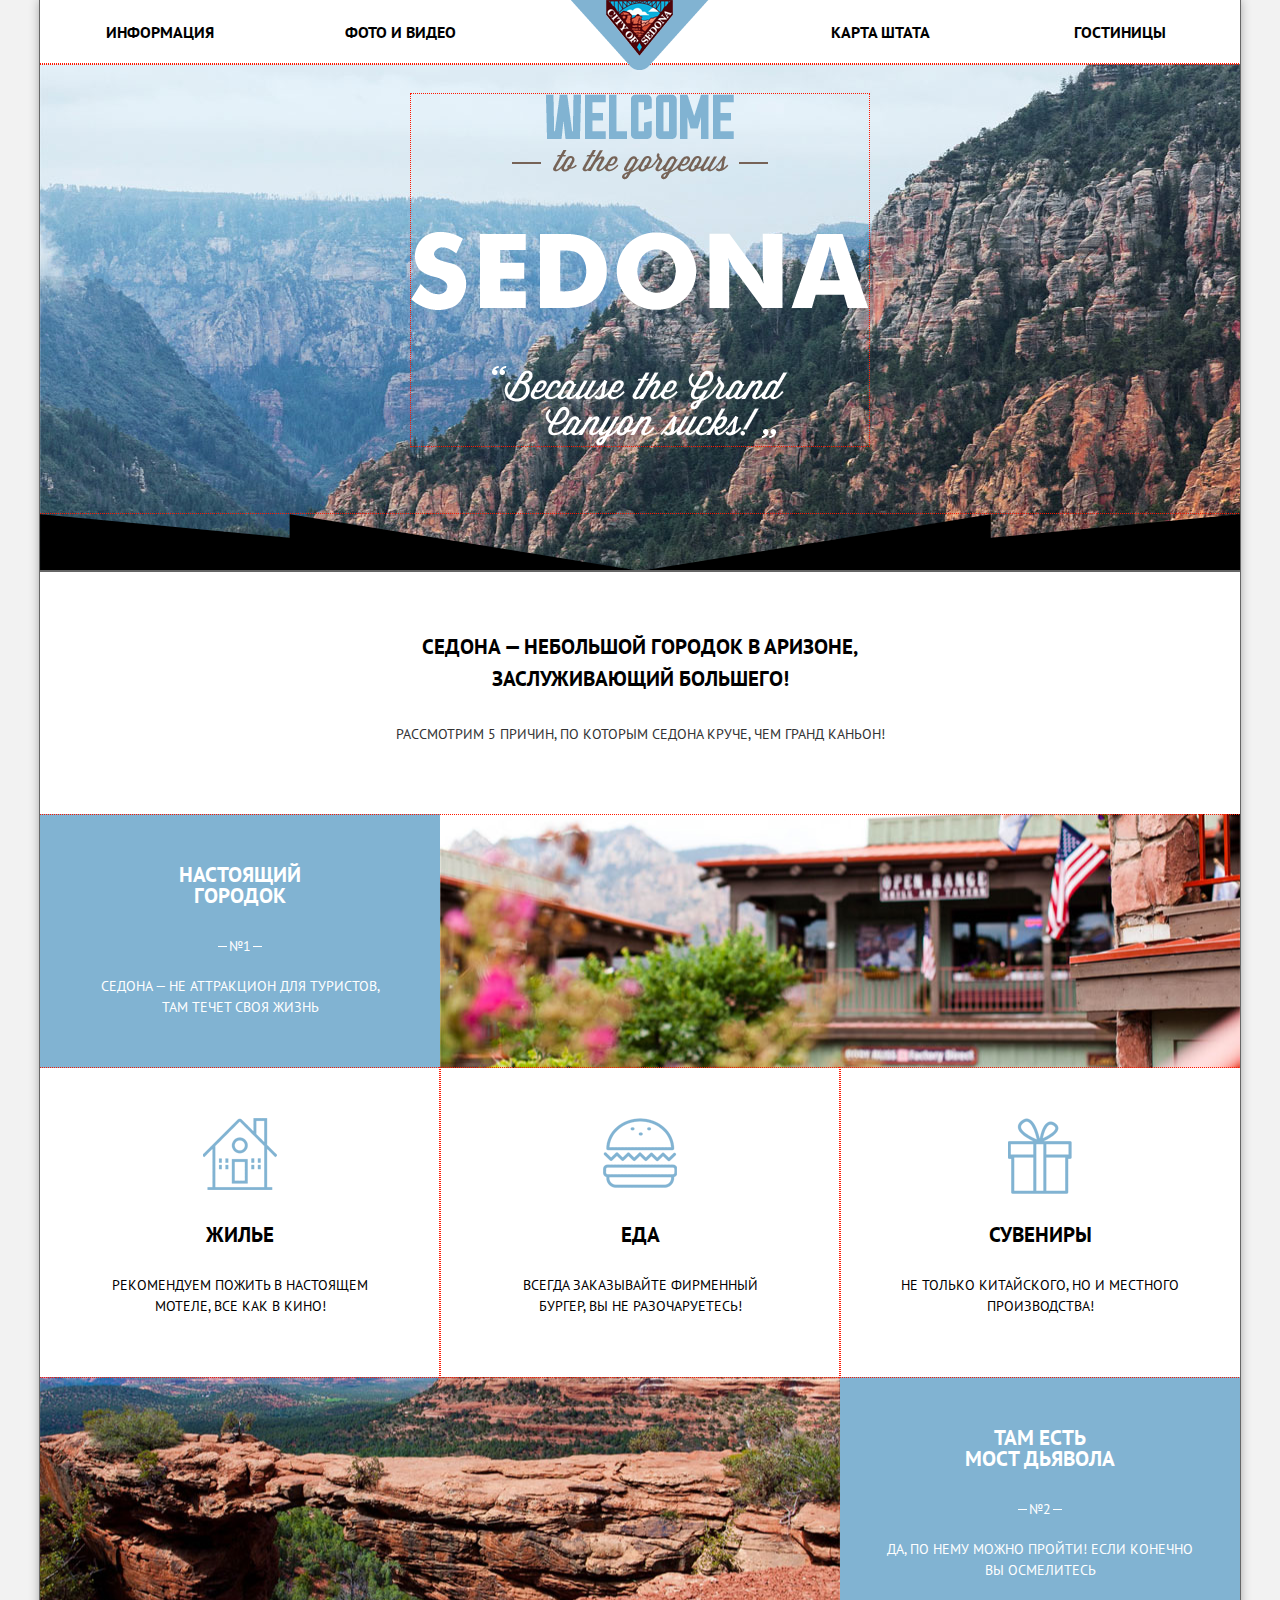
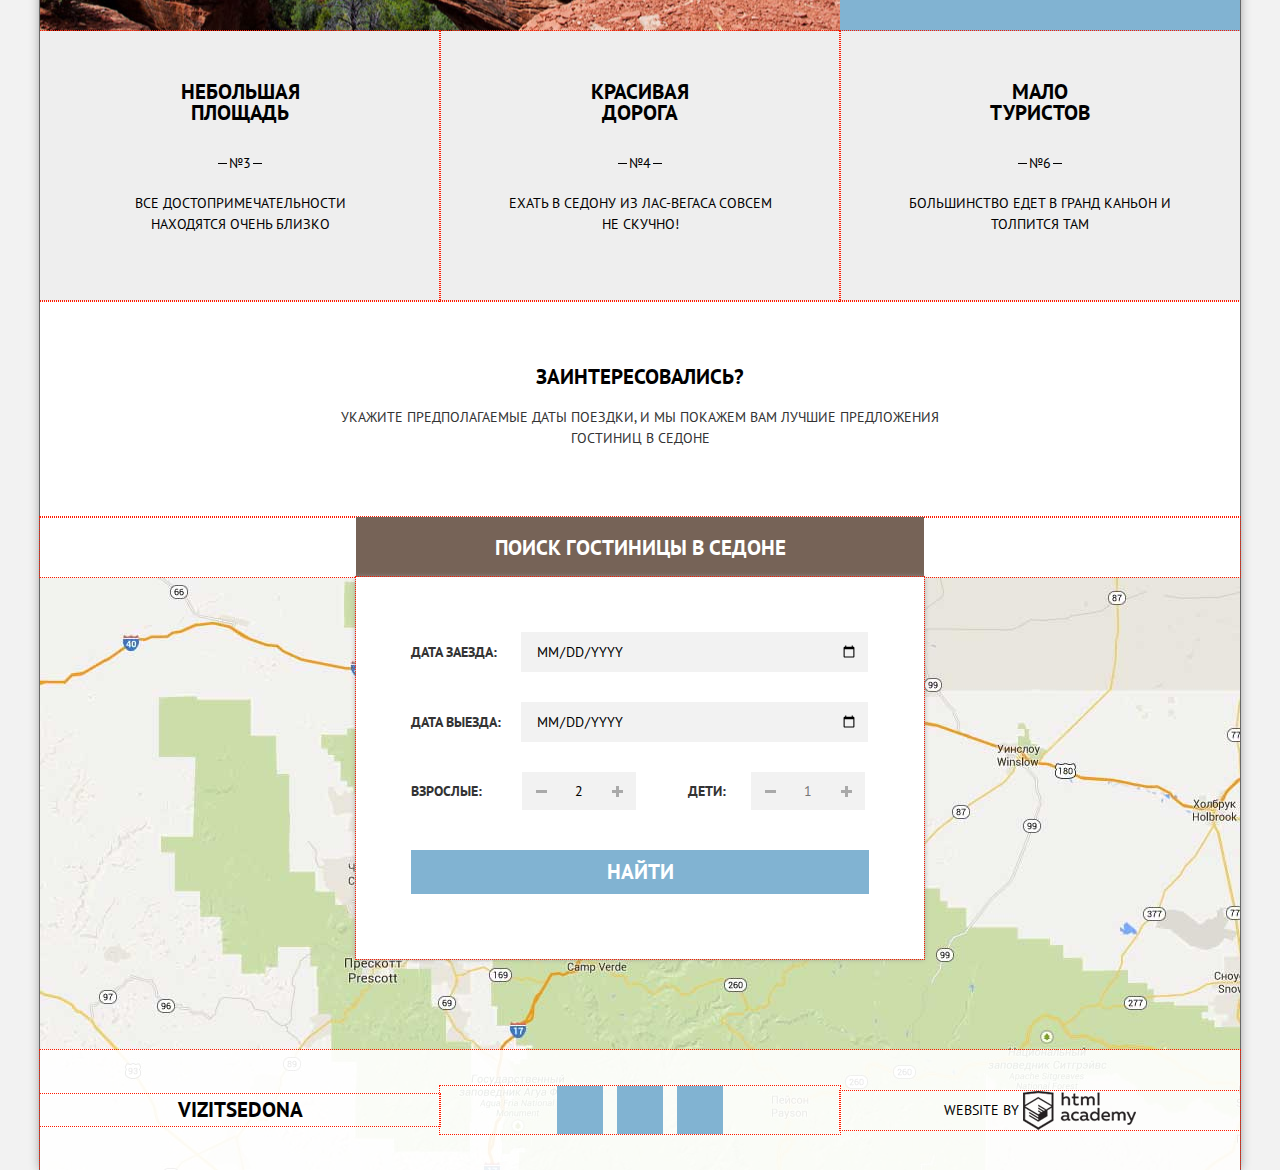
==== commit 38ff03ac: "Оформление 04_05_2016" ====
--- a/index.html
+++ b/index.html
@@ -42,57 +42,39 @@
             <div class="container-text-left">
               <p class="content-name">Настоящий <br> городок</p>
               <p class="content-number number-white">№1</p>
-              <p class="content">Седона — не аттракцион для туристов, <br> там течет своя жизнь</p></div>
+              <p class="content-p">Седона — не аттракцион для туристов, <br> там течет своя жизнь</p></div>
           </div>
 
-         <!--  <div class="banner banner-left">
-            <div class="container-item container-item-blue">
-              <p class="content-name">Настоящий <br> городок</p>
-              <p class="content-number">№1</p>
-              <p class="content-text">Седона — не аттракцион для туристов, там течет своя жизнь</p>
-            </div>
-          </div> -->
      <!-- информация-1 -->
           <div class="tourist-info clearfix">
             <div class="container-item">
-              <div class="content-icon sprite-home">home</div>
+              <div class="content-icon sprite-home"></div>
               <p class="content-name">Жилье</p>
               <p class="content-text">Рекомендуем пожить в настоящем мотеле, все как в кино!</p>
             </div>
             <div class="container-item">
-              <div class="content-icon sprite-food">food</div>
+              <div class="content-icon sprite-food"></div>
               <p class="content-name">Еда</p>
               <p class="content-text">Всегда заказывайте фирменный бургер, Вы не разочаруетесь!</p>
             </div>
             <div class="container-item">
-              <div class="content-icon sprite-gift">gift</div>
-              <!-- <b class="info-name">Сувениры</b>
-              <p> Не только китайского, но и местного производства!</p> -->
-              <p class="content-name">Сувениры</p>
+              <div class="content-icon sprite-gift"></div>
+                      <p class="content-name">Сувениры</p>
               <p class="content-text">Не только китайского, но и местного производства!</p>
             </div>
           </div>
-        <!-- баннер-2 -->
-     <!--     <div class="banner-1">
-            <div class="container-text-right">
-              <p class="content-name">Там есть <br> мост дьявола</p>
-              <p class="content-number">№2</p>
-              <p class="content-text">Да, по нему можно пройти! Если конечно <br> вы осмелитесь</p></div>
-            <div class="container-img-left"></div>
-          </div> -->
-
-         <div class="banner-1 banner-right">
+          <div class="banner-1 banner-right">
             <div class="container-text-left">
               <p class="content-name">Там есть <br> мост дьявола</p>
-              <p class="content-number number-white">№1</p>
-              <p>Да, по нему можно пройти! Если конечно <br> вы осмелитесь</p></div>
+              <p class="content-number number-white">№2</p>
+              <p class="content-p">Да, по нему можно пройти! Если конечно <br> вы осмелитесь</p></div>
          </div>  
         <!-- информация-2 -->
           <div class="features clearfix">
             <div class="container-item">
               <p class="content-name">Небольшая <br> площадь</p>
               <p class="content-number">№3</p>
-              <p class="content-text">ВСЕ достопримечательности находятся очень близко</p>
+              <p class="content-text other">ВСЕ достопримечательности находятся очень близко</p>
             </div>
             <div class="container-item">
               <p class="content-name">Красивая <br> дорога</p>
@@ -125,11 +107,19 @@
               <fieldset class="main-search person">
                 <fieldset>
                   <label for="adult">Взрослые:</label>
-                  <input id="adult" type="text" name="adult" value="2">
+                  <div class="main-search-button">
+                    <button class="minus"></button>
+                    <input id="adult" type="text" name="adult" value="2">
+                    <button class="plus"></button>
+                  </div>
                 </fieldset>
                 <fieldset>
-                  <label for="children">Дети:</label>
-                  <input id="children" type="text" name="child" placeholder="1">
+                  <label class="child" for="children">Дети:</label>
+                  <div class="main-search-button">
+                    <button class="minus"></button>
+                    <input id="children" type="text" name="child" placeholder="1">
+                    <button class="plus"></button>
+                  </div>
                 </fieldset>
               </fieldset>
               <button class="btn-search" type="submit">Найти</button>
--- a/css/style.css
+++ b/css/style.css
@@ -38,7 +38,7 @@
     background:#fff;
     box-shadow:0 0 10px #999;
 }
-.container .hotels{
+.container-hotels{
     margin-bottom: 170px;
 }
 .main-header{
@@ -103,7 +103,7 @@
     display: block;
     padding: 20px 10px;
     font-size: 16px;
-    font-weight: 700px;
+    font-weight: 700;
     text-decoration: none;
     text-transform: uppercase;
     position: relative;
@@ -219,7 +219,7 @@
 
 .container-text-left{
     // float: left;
-    width: 400px;
+    width: 100%;
     // min-height: 226px;
     padding-top: 50px;
     padding-bottom: 50px;
@@ -227,13 +227,12 @@
     background-color: #81b3d2;
 }
 
-.container-text-left p {
+.container-text-left {
    text-transform: uppercase;
     color: #fff;
-    margin: 0;
-}
-
-.container-text-right p{
+}
+
+.container-text-right {
    text-transform: uppercase;
     color: #fff;
 } 
@@ -242,26 +241,34 @@
     font-size: 21px;
     line-height: 1;
     font-weight: 700;
-    margin-top: 30px;
+    margin: 0 0 30px 0;
 }
 
 .content-text{
     color: #333333;
-    margin-top:30px;
-    margin-bottom:80px;
+    margin: 0 0 30px 0;
     padding: 0 15% 0 15%;
 }
 
+.content-text.other{
+    margin-bottom: 0;
+   
+}
+
+.content-p{
+    margin: 0;
+}
+
 .content-number{
     display: inline-block;
     /*margin-top:30px;*/
-    margin: 0;
+    margin: 0 0 30px 0;
     line-height: 0;
     position: relative;
 }
 
 .number-white{
-    background-color: 
+    background-color: #fff;
 }
 
 .content-number::after{
@@ -311,37 +318,68 @@
     min-height: 270px;
     outline: 1px dotted #ff1800;
     text-align: center;
+    padding: 50px 0 30px 0;
 }
 
 .content-icon{
-    margin: 50px 0 0 0 ;
-    display: inline-block;
-/*    width: 80px;
-    height: 80px;*/
-    vertical-align: middle;
-    background: url("../img/spritesheet.png") no-repeat center;
+    margin: 0 0 30px 0 ;
+    display: inline-block;
+   /* width: 76px;*/
+    height: 76px;
+    vertical-align: bottom;
     font-size: 0;
     text-decoration: none;
     text-align: center; 
-}
-
-
+    background: url("../img/spritesheet-all.png") no-repeat;
+}
+
+.sprite-home:before{
+    content: "";
+    display: inline-block;
+    font-size: 0;
+    text-decoration: none;
+    text-align: center;
+    vertical-align: bottom; 
+    width: 74px;
+    height: 72px;
+}
+.sprite-home {
+    background-position: -79px -146px;
+}
+
+.sprite-food:before{
+    content: "";
+    display: inline-block;
+    font-size: 0;
+    text-decoration: none;
+    text-align: center;
+    vertical-align: bottom; 
+    width: 74px;
+    height: 70px;
+  
+}
 .sprite-food {
-    width: 76px;
+      background-position: -141px -66px;
+} 
+
+.sprite-gift:before{
+    content: "";
+    display: inline-block;
+    font-size: 0;
+    text-decoration: none;
+    text-align: center;
+    vertical-align: bottom; 
+    width: 64px;
     height: 76px;
-    background-position: -5px -5px;
+
+  
 }
 .sprite-gift {
-    width: 76px;
-    height: 76px;
-    background-position: -91px -5px;
-}
-
-.sprite-home {
-    width: 76px;
-    height: 76px;
-    background-position: -177px -5px;
-}
+    background-position: -5px -146px;
+}
+
+
+
 /*классы для формы выбора отелей*/
 .form-check{
     float: left;
@@ -354,7 +392,7 @@
 
 .form-check legend{
     font-size: 16px;
-    font-weight: 700;
+    font-weight: 600;
 }
 
 .form-check input{
@@ -365,7 +403,54 @@
 }
 .item-form{
     margin-top: 10px;
-}
+    cursor: pointer;
+}
+.item-form:hover {
+  color: #663d15;
+}
+.item-form input[type="checkbox"] {
+  display: none;
+}
+.item-form input[type="checkbox"] + .sprite-checkbox {
+ /* position: absolute;
+  top: -3px;
+  left: 0;*/
+display: inline-block;
+  width: 22px;
+  height: 22px;
+/*border: 2px solid #ffffff;
+border-radius: 2px;*/
+background: url("../img/spritesheet-all.png") no-repeat;
+}
+.sprite-checkbox {
+      content: "";
+  display: inline-block; 
+    width: 22px;
+    height: 22px;
+    background-position: -5px -37px;
+}
+
+/*.item-form input[type="checkbox"]:checked + .checkbox-indicator::before,
+.item-form input[type="checkbox"]:checked + .checkbox-indicator::after {
+  content: "";
+  display: inline-block;
+/*  position: absolute;
+  top: 8px;
+  left: 1px;*/
+
+/*  width: 15px;
+  height: 2px;
+
+  background-color: #000000;
+}
+.item-form input[type="checkbox"]:checked + .checkbox-indicator::before {
+  transform: rotate(45deg);
+}
+
+.item-form input[type="checkbox"]:checked + .checkbox-indicator::after {
+  transform: rotate(-45deg);
+}*/
+
 
 .price-range{
     float: right;
@@ -375,14 +460,125 @@
     text-align: left;
 }
 
-.price-range legend{
-    font-size: 16px;
-    font-weight: 700;
-}
-
-.price-range input{
+.price-range-title{
+      margin-bottom: 9px;
+
+  font-weight: 600;
+  font-size: 16px;
+  line-height: 21px;
+}
+
+/*.price-range input{
     display: block;
-}
+}*/
+
+.price-controls {
+  height: 36px;
+  margin-bottom: 20px;
+  font-size: 0;
+  position: relative;
+  border: 2px solid #ffffff;
+  border-radius: 2px;
+}
+
+.price-controls::after {
+  content: "";
+  position: absolute;
+  top: 50%;
+  left: 50%;
+  width: 2px;
+  height: 22px;
+  transform: translate(-50%, -50%);
+  background: #ffffff;
+}
+
+.price-controls label {
+  display: inline-block;
+  font-size: 14px;
+  line-height: 20px;
+ /* vertical-align: top;*/
+  vertical-align: middle;
+  text-align: center;
+  cursor: pointer;
+  padding-top: 5px;
+}
+
+.price-controls .min-price,
+.price-controls .max-price {
+  width: 50%;/*
+  padding-left: 65px;*/
+}
+
+.price-controls input {
+  width: 50px;
+  margin: 0;
+  color: inherit;
+  font: inherit;
+  background: none;
+  border: none;
+  outline: none;
+}
+
+.range-controls {
+  position: relative;
+  margin-bottom: 32px;
+}
+
+.range-controls .scale {
+  height: 2px;
+  background: rgba(255, 255, 255, 0.3);
+}
+
+.range-controls .bar {
+  width: 80%;
+  height: 2px;
+  background: #ffffff;
+}
+
+.range-toggle {
+  width: 6px;
+  height: 6px;
+  position: absolute;
+  top: -7px;
+  background-color: #ababab;
+  border: 7px solid #ffffff;
+  border-radius: 50%;
+  box-shadow: 0 2px 1px 0 rgba(0, 1, 1, 0.2);
+  cursor: pointer;
+}
+
+.range-toggle-min {
+  left: 0;
+}
+
+.range-toggle-max {
+  left: 80%;
+}
+.range-toggle:hover {
+  background: #1c4f80;
+}
+
+.btn-show {
+  display: block;
+  margin: 0 auto;
+  padding: 6px 35px;
+  font-size: 14px;
+  font-family: "PT Sans", Arial, sans-serif;
+  line-height: 20px;
+  color: #ffffff;
+  text-transform: uppercase;
+  background: transparent;
+  border: 2px solid #ffffff;
+  border-radius: 2px;
+  outline: none;
+  cursor: pointer;
+}
+
+.btn-show:hover {
+  color: #000000;
+  background: #ffffff;
+}
+
 .container-item p{
    text-transform: uppercase;
    color: #000;
@@ -440,50 +636,129 @@
     font-weight: 700;
     text-transform: uppercase;
     width: 568px;
+    padding: 55px;
     // min-height: 395px;
     text-align: center;
     outline: 1px dotted #ff1800;
     background-color: #fff;
     box-shadow:0 0 5px #999;
 }
-
-.main-search fieldset{
-    width: 458px;
+fieldset {
+    margin: 0;
+    padding: 0;
+    border: 0;
+}
+
+/*fieldset:nth-child(2n){
+
+}*/
+.main-search {
+    // width: 458px;
     text-align: left;
-    padding: 5px;
-    margin-bottom: 10px;
-}
-.main-search input{
-    width: 346px;
+    // padding: 5px;
+    margin-bottom: 30px;
+    font-size: 0;
+}
+.main-search>label {
+    width: 110px;
+}
+.main-search label {
+    display: inline-block;
+    vertical-align: middle;
+    font-size: 14px;
+    line-height: 26px;
+}
+.main-search fieldset {
+    width: 50%;
+    display: inline-block;
+}
+.main-search>input {
+    width: 347px;
+}
+.main-search fieldset label {
+    width: 111px;
+}
+.main-search fieldset input,
+.main-search fieldset button {
+    width: 33.333333%;
+    display: inline-block;
+    vertical-align: middle;
+}
+.main-search fieldset button {
+    border: 0;
+    padding: 0;
+    margin: 0;
+    background: #f2f2f2;
+    line-height: 38px;
+    cursor: pointer;
+}
+.main-search input {
     text-align: left;
-    padding: 5px;
-    margin: 10px;
+    padding: 6px 10px 6px 15px;
+    display: inline-block;
+    vertical-align: middle;
+    // margin: 10px;
     font-size: 14px;
     color: #000;
     text-transform: uppercase;
     background-color: #f2f2f2;
     border: none;
-    line-height: 24px;
+    line-height: 26px;
     font-family: "PT Sans", Arial, sans-serif;
 }
-
-/*.main-search .person input{
-    display: inline-block;
-    width: 146px;
-    text-align: left;
-    padding: 5px;
-    margin: 10px;
-    font-size: 14px;
-    color: #000;
-    text-transform: uppercase;
-    background-color: #f2f2f2;
-    border: none;
-    line-height: 24px;
-}
-*/
-/*.main-search .person{
-    display: inline-block;
+.child{
+    text-align: right;
+    padding-right: 25px;
+}
+.main-search-button {
+    display: inline-block;
+    width: 114px;
+     vertical-align: middle;
+ text-align: center;
+ background-color: #f2f2f2
+}
+
+.minus,
+.plus{
+    display: inline-block;
+    vertical-align: middle;
+    position: relative;
+    width: 38px;
+    height:  38px;
+    font-size: 0;
+    text-align: center;
+}
+
+.minus::after,
+.plus::after{
+    content: "";
+    display: block;
+    position: absolute;
+    left: 14px;
+    top: 18px;
+    width: 11px;
+    height: 3px;
+    vertical-align: middle;
+    font-size: 0;
+    background-color: #a9a9a9;
+}
+
+/*.minus::after:hover{
+    background-color: #000;
 }*/
+
+.plus::before{
+    content: "";
+    display: block;
+    position: absolute;
+    left: 18px;
+    top: 14px;
+    width: 3px;
+    height: 11px;
+    background-color: #a9a9a9;
+}
+
+
 
 .btn{
     background-color: #81b3d2;
@@ -514,15 +789,17 @@
     text-decoration: none;
     text-align: center;
     border: none;
-}
-
-.btn-show{
-    width: 133px;
-    height: 32px;
-    margin: 10px auto;
-    text-transform: uppercase;
-    border: 2px solid #fff;
-}
+    cursor: pointer;
+}
+.btn-search:hover{
+    background-color: #5496bd;
+}
+.btn-search:active{
+    /*background-color: #5496bd;*/
+    color: rgba(255,255,255,.5);
+}
+
+
 
 .map {
     background: url("../img/map.jpg") no-repeat 50% 50%;
@@ -646,34 +923,41 @@
     text-transform: uppercase;
     margin: 0;
     vertical-align: middle;
-    background: url("../img/logo-academy-sprite.png") no-repeat center;
-}
-
-logo-sprite{
+    background: url("../img/spritesheet-all.png") no-repeat top;
+}
+
+.logo-sprite{/*
     width: 113px;
-    height: 39px;
-    background-position: -20px -20px;
-}
-
-logo-sprite:hover{
-    width: 113px;
-    height: 39px;
-    background-position:  -20px -178px;
-}
-
+    height: 39px;*/
+    background-position:-5px -69px;
+}
+
+.logo-sprite:hover{
+  /*  width: 113px;
+    height: 39px;*/
+    background-position: -225px -54px;
+}
+logo-sprite:active{
+ /*   width: 113px;
+    height: 39px;*/
+    background-position: -224px -5px;
+}
 /*классы для строки найдено*/
 .sort-bar{
-    padding: 30px 70px 10px 70px;
+    padding: 28px 70px;
     margin: 0;
+    font-size: 0;
     text-transform: uppercase;
     outline: 1px dotted #ff1800;
     /*min-height: 100px;*/
 }
 .sort-resalt{
-    text-decoration:none;
+    display: inline-block;
+    width: 23%;
+   /* text-decoration:none;*/
     font-size: 21px;
     font-weight: 700;
-    float: left;
+   /* float: left;*/
     margin: 0 auto;
 }
 /*.sort-resalt p{
@@ -681,11 +965,11 @@
 }*/
 
 .sorting-type{
-    /*display: inline-block;*/
+    display: inline-block;
+    width: 57%;
     list-style: none;
-    float: left;
+    padding: 0;
     margin: 0;
-    padding-top: 10px;
 }
 .sorting-type li{
     display: inline-block;
@@ -694,37 +978,76 @@
 }
 .sorting-type a {
     color: #b1b1b1;
-    text-decoration-line: underline;
-    text-decoration-style: dotted;
-    text-decoration-color: #81b3d2;
-    text-transform: uppercase;  
-}
+    text-decoration: none;
+    border-bottom: 1px dotted #81b3d2;
+    line-height: 1;
+    display: inline-block;
+}
+
+.sorting-type a.none  {
+    color: #81b3d2;
+  /*  text-decoration: none;
+    border-bottom: 1px dotted #81b3d2;
+    line-height: 1;*/
+    border-bottom: none;
+    display: inline-block;
+}
+
 .sorting-type a:hover {
     color: #81b3d2;
-   text-decoration: none;
+    text-decoration: none;
     text-transform: uppercase;  
 }
 
+.sorting-type a:active {
+    color: #000;
+    border-bottom: none; 
+}
+
+
 .sorting-direction{
-    float: right;
-    /*display: inline-block;*/
+   /* float: right;*/
+    display: inline-block;
+    text-align: right;
+    width: 20%;
 }
 .sorting-direction li{
     display: inline-block;
     list-style: none;
    }
-.sorting-direction img{
-    margin-left: 5px;
-   }
-.sorting-direction li:first-child{
-   transform: rotate(180deg);
+.arrow-up{
+    display: inline-block;
+    border: 5px solid transparent;
+    border-top: 9px solid #cccccc;
+    border-bottom: 0;
+    margin-right: 13px;
+}
+.arrow-down{
+    display: inline-block;
+    border: 5px solid transparent;
+    border-bottom: 9px solid #cccccc;
+    border-top: 0;
+}
+.arrow-up:hover{
+    border-top: 9px solid #000;
+}
+.arrow-down:hover{
+    border-bottom: 9px solid #000;
+}
+
+.arrow-up:active{
+    border-top: 9px solid #81b3d2;
+}
+.arrow-down:active{
+    border-bottom: 9px solid #81b3d2;
 }
 
 
 /*классы для строки отеля*/
 
-.hotels-item{
-    border-bottom: 1px solid #000;
+.hotel-item{
+    border-bottom: 1px solid #e5e5e5;
+    padding: 0 0 15px 0;
     /*padding-top: 30px;*/ 
 }
 .hotel-img{
@@ -733,38 +1056,64 @@
 padding-top: 30px;
 /*outline: 1px dotted #ff1800;*/
 width: 20%;
-min-height: 150px;
+/*min-height: 150px;*/
 }
 
 .hotel-img img{
 /*margin: 10px; */  
 /*outline: 1px dotted #ff1800;*/
-margin-top: 10px;
+/*margin-top: 10px;*/
 }
 
 .hotel-name{
 float: left;
 /*outline: 1px dotted #ff1800;*/
-width: 30%;
-min-height: 150px;
+width: 30%;/*
+min-height: 150px;*/
 padding-top: 30px;
 }
+.hotel-name h2{
+margin-bottom: 9px;
+display: inline-block;
+line-height: 1;
+}
 .hotel-name a{
-margin-top: 10px;
+    color: #000;
+    text-decoration: none;
+    text-transform: uppercase;
 }
 .rating{
 float: right;
 /*outline: 1px dotted #ff1800;*/
 width: 30%;
-min-height: 150px;
+/*min-height: 150px;*/
 text-align: right;
 margin-right: 70px;
 padding-top: 30px;
 }
+.rate-star{
+    margin-bottom:36px; 
+}
 .star{
-   /*display: inline-block;*/
+   display: inline-block;
+   vertical-align: middle;
+       width: 18px;
+    height: 17px;
    outline: 1px dotted #ff1800;
-   margin: 10px 0 0 3px; 
+   margin: 0; 
+}
+.star::after{
+    content: "";
+    /*display: inline-block;*/
+    display: block;
+    width: 18px;
+    height: 17px;
+    background: url("../img/spritesheet-all.png") no-repeat top;
+}
+.star.sprite-star {
+ /*   width: 18px;
+    height: 17px;*/
+    background-position: -285px -124px;
 }
 .rate-number{
     display: inline-block;
@@ -773,23 +1122,19 @@
     height: 27px;*/
 /*    text-align: center;
     vertical-align: middle;*/
-    margin-top: 65px;
+   /* margin-top: 65px;*/
     padding: 5px 15px 5px 15px;
     text-transform: uppercase;
 }
 
-.hotel-name a{
-    color: #000;
-    text-decoration: none;
-    text-transform: uppercase;
-}
-
-.hotel-name a:hover{
-    color: #81b3d2;
- }
+
+
+// .hotel-name a:hover{
+//     color: #81b3d2;
+//  }
 .price{
    text-transform: uppercase;
-   margin-top: 10px; 
+   margin-bottom: 8px; 
 }
 
 .price span{
@@ -804,15 +1149,18 @@
     padding: 20px auto;
 }
 .btn2{
-   margin-top: 10px; 
-}
-.btn2 a{
+   margin-bottom: 10px; 
+}
+.btn2 a {
    display: inline-block;
    color: #fff;
    font-weight: 700;
    outline: 1px dotted #ff1800;
    text-align: center;
    /*vertical-align: top;*/ 
+}
+.btn2 .left-btn-more {
+    background: #81b3d2;
 }
 .left-btn-more{
     background: #81b3d2;
@@ -822,22 +1170,20 @@
     /*    width: 110px;
     height: 27px;*/
 }
-.left-btn-more a:hover{
+.left-btn-more:hover{
     background: #669ec0;
-    color: #fff;
-}
-.left-btn-more a:active{
+}
+.left-btn-more:active{
     background: #669ec0;
     color: rgba(255,255,255,.9);
 }
 
-.right-btn-booking{
+.right-btn-booking {
     background: #766357;
     padding: 5px 15px 5px 15px;
 }
-.right-btn-booking a:hover{
+.right-btn-booking:hover{
     background: #604e43;
-    color: #fff;
 }
 
 
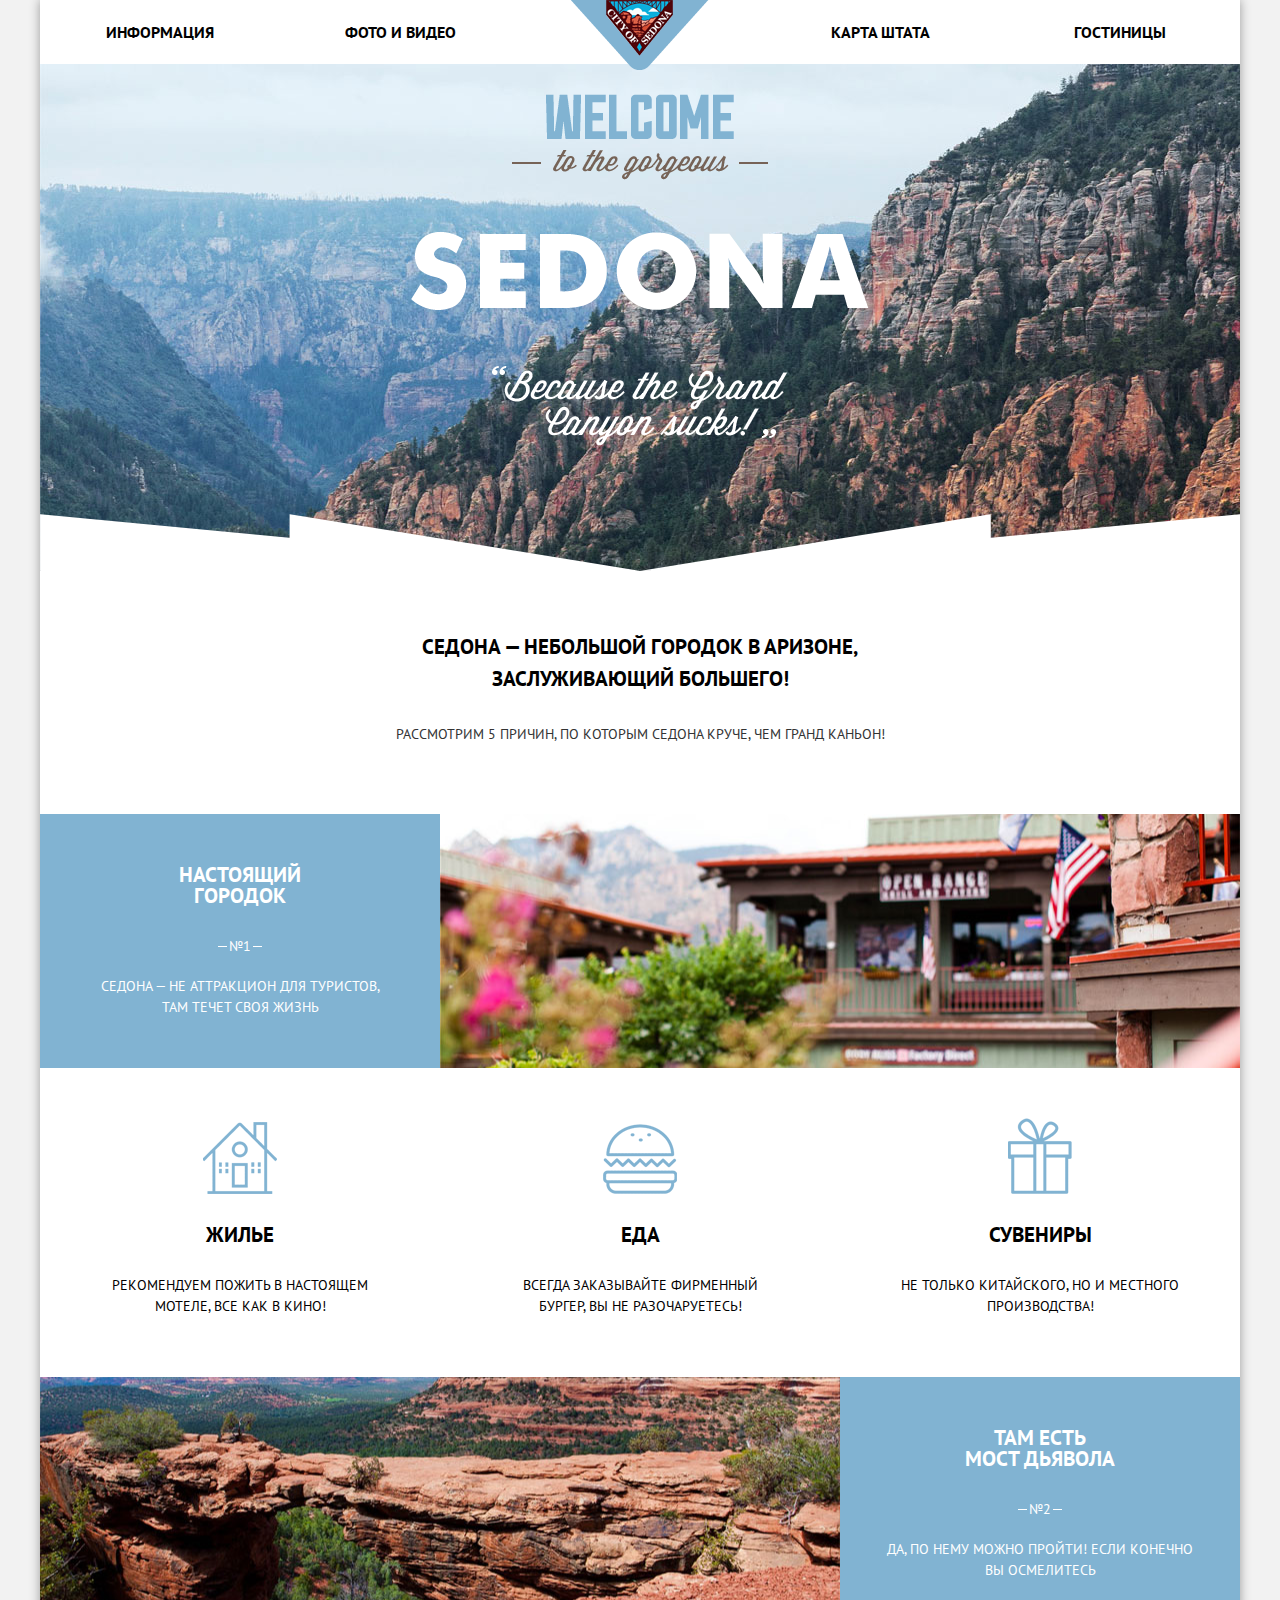
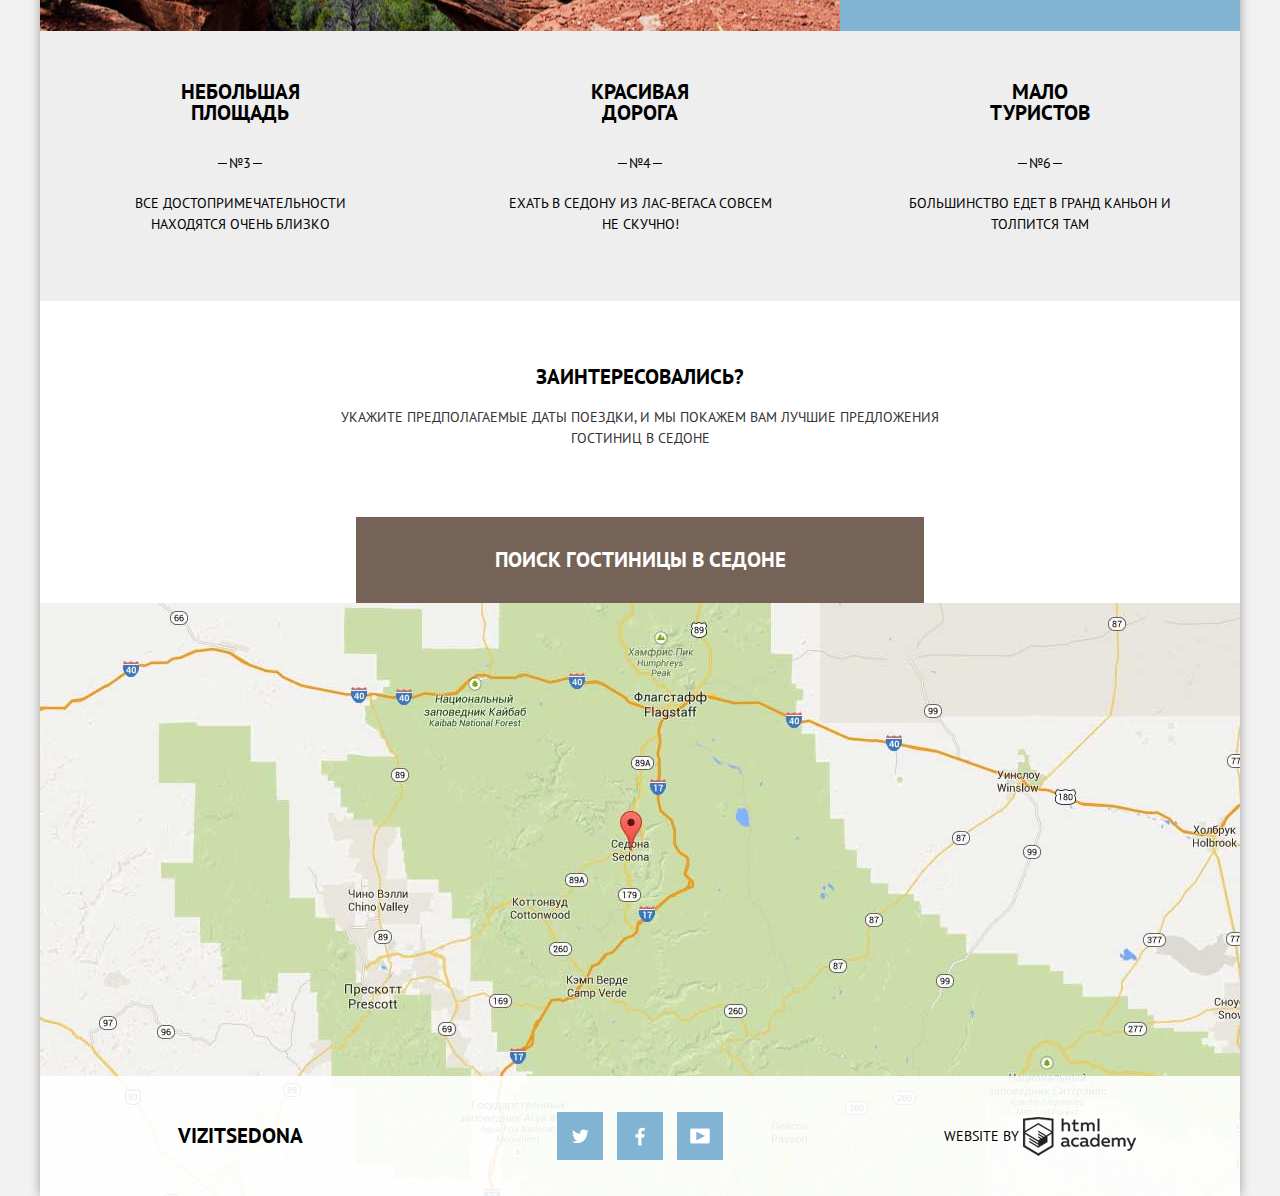
==== commit b898893b: "Правки_12_05" ====
--- a/index.html
+++ b/index.html
@@ -3,7 +3,7 @@
   <head>
     <meta charset="utf-8">
     <title>HTML Academy: Седона</title>
-    <link rel="stylesheet" href="css/normalize.css">
+    <link href="css/normalize.css" rel="stylesheet">
     <link href="https://fonts.googleapis.com/css?family=PT+Sans:400,700&amp;subset=latin,cyrillic" rel="stylesheet">
     <link href="css/style.css" rel="stylesheet">
   </head>
@@ -13,11 +13,11 @@
        <!-- меню -->
           <nav class="main-navigation">
             <ul>
-              <li><a href="#">Информация</a></li>
-              <li><a href="#">Фото и видео</a></li>
-              <li class="logocity"><a href="#"><img src="img/logocity2.png" width="138" height="70" alt="«Logo Sedona»"></a></li>
-              <li><a href="#">Карта штата</a></li>
-              <li><a href="#">Гостиницы</a></li>
+              <li><a href="info.html">Информация</a></li>
+              <li><a href="media.html">Фото и видео</a></li>
+              <li class="logocity"><a href="index.html"><img src="img/logocity2.png" width="138" height="70" alt="«Logo Sedona»"></a></li>
+              <li><a href="mapstate.html">Карта штата</a></li>
+              <li><a href="hotels.html">Гостиницы</a></li>
             </ul>
           </nav>
        <!-- слайд -->   
@@ -45,7 +45,7 @@
               <p class="content-p">Седона — не аттракцион для туристов, <br> там течет своя жизнь</p></div>
           </div>
 
-     <!-- информация-1 -->
+        <!-- информация-1 -->
           <div class="tourist-info clearfix">
             <div class="container-item">
               <div class="content-icon sprite-home"></div>
@@ -98,18 +98,22 @@
             <form class="searh-form" action="https://echo.htmlacademy.ru" method="post">
               <fieldset class="main-search">
                 <label for="date-in">Дата заезда:</label>
-                <input id="date-in" type="date" name="check-in-date" placeholder="24 апреля 2016">
+                <div class="input-wrap">
+                  <input id="date-in" type="text" name="check-in-date" placeholder="24 апреля 2016">
+                </div>
               </fieldset>
               <fieldset class="main-search">
                 <label for="date-out">Дата выезда:</label>
-                <input id="date-out" type="date" name="check-out-date" placeholder="25 апреля 2016">
+                <div class="input-wrap">
+                  <input id="date-out" type="text" name="check-out-date" placeholder="25 апреля 2016">
+                </div>
               </fieldset>
               <fieldset class="main-search person">
                 <fieldset>
                   <label for="adult">Взрослые:</label>
                   <div class="main-search-button">
                     <button class="minus"></button>
-                    <input id="adult" type="text" name="adult" value="2">
+                    <input id="adult" type="text" name="adult" placeholder="2">
                     <button class="plus"></button>
                   </div>
                 </fieldset>
@@ -126,27 +130,26 @@
               <!-- <input type="submit" value="Найти"> -->
             </form>
           </div>
-        <!-- карта -->
-          <div class="map"></div>
+        
        </main>
+      <div class="map">
+        <iframe src="https://www.google.com/maps/embed?pb=!1m14!1m8!1m3!1d1999.017185720476!2d30.353922!3d59.931857!3m2!1i1024!2i768!4f13.1!3m3!1m2!1s0x469631a5e66d51c5%3A0x6f00589ac258db97!2z0J3QtdCy0YHQutC40Lkg0L_RgC4sINCh0LDQvdC60YIt0J_QtdGC0LXRgNCx0YPRgNCzLCDQoNC-0YHRgdC40Y8!5e0!3m2!1sru!2sru!4v1462660589721" allowfullscreen></iframe>
+      </div>
       <footer class="main-footer">
-        <!-- контакты -->
         <div class="footer">
           <a class="contacts" href="#">Vizitsedona</a>
         </div>
-        <!-- соцсети -->
-
         <div class="footer">
-              <a class="social-btn sprite-twitter" href="#">twitter</a>
-              <a class="social-btn sprite-facebook" href="#">facebook</a>
-              <a class="social-btn sprite-ytube" href="#">youtube</a>
+          <a class="social-btn sprite-twitter" href="#">twitter</a>
+          <a class="social-btn sprite-facebook" href="#">facebook</a>
+          <a class="social-btn sprite-ytube" href="#">youtube</a>
         </div>
-
-        <!-- копирайт -->
-        <div class="footer"><p class="footer-copyright">website by</p>
+        <div class="footer">
+          <p class="footer-copyright">website by</p>
           <a class="footer-logo-academy logo-sprite" href="https://htmlacademy.ru">htmlacademy</a>
         </div>
        </footer>
     </div>
+    <script src="js/script.js"></script>
   </body>
 </html>
--- a/css/style.css
+++ b/css/style.css
@@ -38,37 +38,30 @@
     background:#fff;
     box-shadow:0 0 10px #999;
 }
-.container-hotels{
-    margin-bottom: 170px;
-}
 .main-header{
-    outline: 1px solid #666;
+ /*   outline: 1px solid #666;*/
 }
 
 .main-container{
-    outline: 1px solid #666;
-}
-
-.main-footer{
-    outline: 1px solid #666;
+   /* outline: 1px solid #666;*/
 }
 .main-headbg{
-    outline: 1px dotted #ff1800;
+    /*outline: 1px dotted #ff1800;*/
     background: #39596e url("../img/sedona-head-bg.jpg") no-repeat;
     min-height: 507px;
     text-align: center;
     padding-top: 30px;
 }
-/*.container-form{
+.container-form{
     outline: 1px dotted #ff1800;
     background: url("../img/sedona-head-bg2.jpg") no-repeat;
     min-height: 217px;
     text-align: center;
     padding-top: 30px;
-}*/
+}
 
 .searh-hotel-form{
-    outline: 1px dotted #ff1800;
+    /*outline: 1px dotted #ff1800;*/
     background: #39596e url("../img/sedona-head-bg2.jpg") no-repeat;
     min-height: 217px;
     /*text-align: center;*/
@@ -80,11 +73,11 @@
     height: 352px;
     margin: 0 auto;
     background: url("../img/sedonawelcome.png") 50% 50% no-repeat;
-    outline: 1px dotted #ff1800;
+    /*outline: 1px dotted #ff1800;*/
 }
 
 .main-navigation {
-    outline: 1px dotted #ff1800;
+    /*outline: 1px dotted #ff1800;*/
     text-align: center;
 }
 .main-navigation ul {
@@ -119,18 +112,42 @@
  li a:hover{
     color: #81b3d2;
  }
+ /* li a:active{
+    color: rgba(255,255,255,.9);
+ }*/
   li a:active{
-    color: rgba(255,255,255,.9);
+    color: rgba(0,0,0,.3);
  }
 
+li .active {
+    color: #766357;
+ } 
+
+li .active:hover{
+    color: #604e43;
+ } 
+
+ li .active:active{
+    color: rgba(118,99,87,.3);
+ } 
+
 .bg-cover{
-    // width:1200px;
     height: 57px;
-    outline: 1px dotted #ff1800;
+    /*outline: 1px dotted #ff1800;*/
     margin-top: -57px;
-    background: url("../img/mask-bg2.png") no-repeat;
-    // float: left;
-}
+    background: url("../img/mask-bg.png") no-repeat;
+    background-size: 100% 100%;
+}
+
+.bg-cover{
+    height: 57px;
+    /*outline: 1px dotted #ff1800;*/
+    margin-top: -57px;
+    background: url("../img/mask-bg.png") no-repeat;
+    background-position: center top;
+    background-size: cover;
+}
+
 .clearfix:after{
     content: '';
     display: block;
@@ -141,7 +158,7 @@
     text-align: center;
     // min-height: 216px;
     // width: 1200px;
-    outline: 1px dotted #ff1800;
+    /*outline: 1px dotted #ff1800;*/
     // float: left;
     padding-top: 60px;
     padding-bottom: 55px;
@@ -167,7 +184,7 @@
     text-align: center;
     min-height: 216px;
     // width: 1200px;
-    outline: 1px dotted #ff1800;
+    /*outline: 1px dotted #ff1800;*/
     // float: left;
     padding-top: 60px;
     padding-left: 25%;
@@ -186,15 +203,15 @@
 
 
 .tourist-info{
-    outline: 1px dotted #ff1800;
+    /*outline: 1px dotted #ff1800;*/
 }
 
 .container-form{
-    outline: 1px dotted #ff1800;
+    /*outline: 1px dotted #ff1800;*/
 }
 
 .searh-hotel-form{
-    outline: 1px dotted #ff1800;
+    /*outline: 1px dotted #ff1800;*/
     text-transform: uppercase;
     color: #fff;
 }
@@ -267,125 +284,105 @@
     position: relative;
 }
 
-.number-white{
+/*.number-white{
     background-color: #fff;
-}
+}*/
 
 .content-number::after{
  content: "";
  position: absolute;
  left: -50%;
- display: block;
+ display: inline-block;
  width: 9px;
  height: 1px;
  background-color: #000;
+ vertical-align: middle;
 }
 .content-number::before{
  content: "";
  position: absolute;
  right: -50%;
- display: block;
+ display: inline-block;
  width: 9px;
  height: 1px;
  background-color: #000;
+  vertical-align: middle;
 }
 
 .number-white::after{
  content: "";
  position: absolute;
  left: -50%;
- display: block;
+ display: inline-block;
  width: 9px;
  height: 1px;
  background-color: #fff;
+  vertical-align: middle;
 }
 .number-white::before{
  content: "";
  position: absolute;
  right: -50%;
- display: block;
+ display: inline-block;
  width: 9px;
  height: 1px;
  background-color: #fff;
-}
-
-
-
-.container-item{
+  vertical-align: middle;
+}
+
+
+
+.container-item {
     float: left;
    /* position: relative;*/
     width: 33.333333%;
     min-height: 270px;
-    outline: 1px dotted #ff1800;
+    /*outline: 1px dotted #ff1800;*/
     text-align: center;
     padding: 50px 0 30px 0;
 }
 
-.content-icon{
-    margin: 0 0 30px 0 ;
-    display: inline-block;
-   /* width: 76px;*/
-    height: 76px;
-    vertical-align: bottom;
-    font-size: 0;
-    text-decoration: none;
-    text-align: center; 
-    background: url("../img/spritesheet-all.png") no-repeat;
-}
-
-.sprite-home:before{
-    content: "";
-    display: inline-block;
-    font-size: 0;
-    text-decoration: none;
-    text-align: center;
-    vertical-align: bottom; 
-    width: 74px;
-    height: 72px;
-}
-.sprite-home {
-    background-position: -79px -146px;
-}
-
-.sprite-food:before{
-    content: "";
-    display: inline-block;
-    font-size: 0;
-    text-decoration: none;
-    text-align: center;
-    vertical-align: bottom; 
-    width: 74px;
-    height: 70px;
-  
-}
-.sprite-food {
-      background-position: -141px -66px;
-} 
-
+.content-icon {
+  margin: 0 0 30px 0;
+  display: block;
+  height: 76px;
+  font-size: 0;
+  text-align: center;
+}
+.content-icon:after {
+  content: "";
+  display: inline-block;
+  height: 100%;
+  vertical-align: bottom;
+}
+.content-icon:before {
+  content: "";
+  display: inline-block;
+  text-align: center;
+  vertical-align: bottom;
+  background: url("../img/spritesheet-all.png") no-repeat;
+}
+.sprite-home:before {
+  width: 74px;
+  height: 72px;
+  background-position: -79px -146px;
+}
+.sprite-food:before {
+  width: 74px;
+  height: 70px;
+  background-position: -141px -66px;
+}
 .sprite-gift:before{
-    content: "";
-    display: inline-block;
-    font-size: 0;
-    text-decoration: none;
-    text-align: center;
-    vertical-align: bottom; 
-    width: 64px;
-    height: 76px;
-
-  
-}
-.sprite-gift {
-    background-position: -5px -146px;
-}
-
-
-
+  width: 64px;
+  height: 76px;
+  background-position: -5px -146px;
+}
 /*классы для формы выбора отелей*/
 .form-check{
     float: left;
     width: 25%;
     min-height: 170px;
-    outline: 1px dotted #ff1800;
+    /*outline: 1px dotted #ff1800;*/
     text-align: left;
     border: none;
 }
@@ -393,13 +390,14 @@
 .form-check legend{
     font-size: 16px;
     font-weight: 600;
+    margin-bottom: 9px;
 }
 
 .form-check input{
     display: inline-block;
 }
 .form-check label{
-    display: inline-block;;
+    display: inline-block;
 }
 .item-form{
     margin-top: 10px;
@@ -408,18 +406,35 @@
 .item-form:hover {
   color: #663d15;
 }
-.item-form input[type="checkbox"] {
+.form-check input {
   display: none;
 }
+.form-check label {
+  display: block;
+  padding: 0 0 0 30px;
+  margin: 0 0 20px;
+  position: relative;
+}
+[type="checkbox"]+label:before {
+  content: "";
+  position: absolute;
+  left: 0;
+  top: 0;
+  background: url("../img/spritesheet-all.png") no-repeat -5px -37px;
+  width: 22px;
+  height: 22px;
+  cursor: pointer;
+}
+
+[type="checkbox"]:checked+label:before {
+  width: 26px;
+  background-position: -69px -37px;
+  cursor: pointer;
+}
 .item-form input[type="checkbox"] + .sprite-checkbox {
- /* position: absolute;
-  top: -3px;
-  left: 0;*/
 display: inline-block;
   width: 22px;
   height: 22px;
-/*border: 2px solid #ffffff;
-border-radius: 2px;*/
 background: url("../img/spritesheet-all.png") no-repeat;
 }
 .sprite-checkbox {
@@ -429,6 +444,13 @@
     height: 22px;
     background-position: -5px -37px;
 }
+/*.sprite-checkbox:hover {
+      content: "";
+  display: inline-block; 
+    width: 22px;
+    height: 22px;
+    background-position: -37px -37px;
+}*/
 
 /*.item-form input[type="checkbox"]:checked + .checkbox-indicator::before,
 .item-form input[type="checkbox"]:checked + .checkbox-indicator::after {
@@ -456,7 +478,7 @@
     float: right;
     width: 35%;
     min-height: 170px;
-    outline: 1px dotted #ff1800;
+    /*outline: 1px dotted #ff1800;*/
     text-align: left;
 }
 
@@ -512,6 +534,7 @@
 .price-controls input {
   width: 50px;
   margin: 0;
+  padding-left: 5px;
   color: inherit;
   font: inherit;
   background: none;
@@ -536,8 +559,8 @@
 }
 
 .range-toggle {
-  width: 6px;
-  height: 6px;
+  width: 20px;
+  height: 20px;
   position: absolute;
   top: -7px;
   background-color: #ababab;
@@ -595,53 +618,76 @@
 
 /*форма поиска отелей на главной*/
 .form-content{
-    outline: 1px dotted #ff1800;
+    /*outline: 1px dotted #ff1800;*/
     position: relative;
-    // float: left;
-    // width: 1200px;
-    // min-height: 653px;
-    
-    // background-position: bottom;
-}
-
-
-.form-content:after{
+    z-index: 50;
+}
+
+
+/*.form-content:after{
     content: '';
     display: block;
     clear: both;
-}
+}*/
 
 .form-content-btn{
     display: block;
     margin: 0 auto;
-    padding-top: 15px;
     background-color: #766357;
     color: #fff;
     font-size: 21px;
-    font-weight: 700;
+    line-height: 26px;
+    font-weight: 600;
     text-transform: uppercase;
     text-decoration: none;
     width: 568px;
-    min-height: 60px;
+    padding: 30px 10px;
     text-align: center;
     font-family: "PT Sans", Arial, sans-serif;
 }
 
+    
 .searh-form{
     position: absolute;
     top: 100%;
     left: 50%;
     margin-left: -284px;
     font-size: 14px;
-    font-weight: 700;
+    font-weight: 600;
     text-transform: uppercase;
     width: 568px;
     padding: 55px;
-    // min-height: 395px;
+    /*// min-height: 395px;*/
     text-align: center;
-    outline: 1px dotted #ff1800;
+    /*outline: 1px dotted #ff1800;*/
     background-color: #fff;
     box-shadow:0 0 5px #999;
+    display: none;
+    z-index: 100;
+}
+.searh-form-show {
+    display: block;
+    animation: show;
+    animation-duration: 1s;
+    animation-fill-mode: forwards; 
+}
+
+@keyframes show {
+    0% {
+      transform: scale(0);
+    }
+    25% {
+      transform: scale(1.2);
+    }
+    50% {
+      transform: scale(.8);
+    }
+    75% {
+      transform: scale(1.2);
+    }
+    100% {
+      transform: scale(1);
+    }
 }
 fieldset {
     margin: 0;
@@ -659,6 +705,28 @@
     margin-bottom: 30px;
     font-size: 0;
 }
+.input-wrap {
+  display: inline-block;
+  width: 344px;
+  vertical-align: middle;
+  overflow: hidden;
+  position: relative;
+}
+.input-wrap:hover:after {
+  background-position: -193px -5px;
+}
+.input-wrap:active:after {
+  background-position: -162px -5px;
+}
+.input-wrap:after {
+  content: "";
+  position: absolute;
+  width: 21px;
+  height: 22px;
+  background: url("../img/spritesheet-all.png") no-repeat -131px -5px;
+  right: 10px;
+  top: 10px;
+}
 .main-search>label {
     width: 110px;
 }
@@ -672,19 +740,66 @@
     width: 50%;
     display: inline-block;
 }
-.main-search>input {
-    width: 347px;
-}
-.main-search fieldset label {
+.input-wrap input:hover {
+  background-color: #ebebeb;
+  border-color: #ebebeb;
+}
+.input-wrap input:focus {
+  outline: none;
+  /* box-sizing: border-box;*/
+  background-color: #fff;
+  border: 2px solid #e5e5e5;
+/*  border-style: inset;*/
+}
+.main-search input {
+    text-align: left;
+    padding: 4px 10px 4px 15px;
+    display: inline-block;
+    width: 100%;
+    vertical-align: middle;
+    // margin: 10px;
+    font-size: 14px;
+    font-weight: 600;
+    color: #000;
+    text-transform: uppercase;
+    background-color: #f2f2f2;
+    border: none;
+    line-height: 26px;
+    font-family: "PT Sans", Arial, sans-serif;
+    border: 2px solid #f2f2f2;
+}
+.person label {
     width: 111px;
 }
-.main-search fieldset input,
-.main-search fieldset button {
+.person input {
+  padding: 6px;
+  text-align: center;
+}
+.main-search input::-webkit-input-placeholder {
+  color: #000;
+  opacity: 1;
+}
+.main-search input::-moz-placeholder          {
+  color: #000;
+  opacity: 1;
+
+}
+.main-search input:-moz-placeholder           {
+  color: #000;
+  opacity: 1;
+
+}
+.main-search input:-ms-input-placeholder      {
+  color: #000;
+  opacity: 1;
+}
+.person input,
+.person button {
     width: 33.333333%;
     display: inline-block;
     vertical-align: middle;
 }
-.main-search fieldset button {
+.person button {
     border: 0;
     padding: 0;
     margin: 0;
@@ -692,23 +807,10 @@
     line-height: 38px;
     cursor: pointer;
 }
-.main-search input {
-    text-align: left;
-    padding: 6px 10px 6px 15px;
-    display: inline-block;
-    vertical-align: middle;
-    // margin: 10px;
-    font-size: 14px;
-    color: #000;
-    text-transform: uppercase;
-    background-color: #f2f2f2;
-    border: none;
-    line-height: 26px;
-    font-family: "PT Sans", Arial, sans-serif;
-}
 .child{
     text-align: right;
     padding-right: 25px;
+    color: #000;
 }
 .main-search-button {
     display: inline-block;
@@ -779,12 +881,12 @@
     width: 458px;
     background-color: #81b3d2;
     margin: 10px auto;
-    padding: 8px auto;
+    padding: 17px 0 17px 0;
     color: #fff;
     font-family: "PT Sans", Arial, sans-serif;
     font-size: 21px;
-    font-weight: 700;
-    line-height: 42px;
+    font-weight: 600;
+    line-height: 1;
     text-transform: uppercase;
     text-decoration: none;
     text-align: center;
@@ -799,43 +901,28 @@
     color: rgba(255,255,255,.5);
 }
 
-
-
-.map {
-    background: url("../img/map.jpg") no-repeat 50% 50%;
-    min-height: 593px;
-}
-
 /*футер*/
+.footer-wrapper{
+  display: block;
+}
 .main-footer{
-    // width:1200px;
-    // min-height: 120px;
-    outline: 1px dotted #ff1800;
-    margin-top: -120px;
+    position: relative;
+    z-index: 20;
     background-color: rgba(255,255,255,.9);
-    // float: left;
+  
     color: #000;
     text-align: center;
     font-size: 0;
     padding: 36px 0;
 }
-
-
-
-.main-footer:after{
-    content: '';
-    display: block;
-    clear: both;
-}
-
 .footer{
     display: inline-block;
     vertical-align: middle;
-    outline: 1px dotted #ff1800;
+    /*outline: 1px dotted #ff1800;*/
     width: 33.333333%;
     font-size: 16px;
-    // min-height: 120px;
-    // vertical-align: middle;  
+/*    // min-height: 120px;
+    // vertical-align: middle;*/  
 }
 
 .contacts{
@@ -846,66 +933,45 @@
     font-weight: 700;
 }
 
-.social-btn{
-    margin: 0 5px;
-    display: inline-block;
-    width: 46px;
-    height: 48px;
-    vertical-align: middle;
-    font-size: 0;
-    text-decoration: none;
-    text-align: center;
-    background: #81b3d2 url("../img/socialspr.png") no-repeat center;
-}
-
-.sprite-facebook {
-    background-position: -20px -20px;
-}
-
-
-.sprite-twitter {
-    background-position: -106px -20px;
-}
-
-.sprite-ytube {
-    background-position: -192px -20px;
-}
-
-.sprite-facebook:hover {
-    background-color:#669ec0;
-    background-position: -20px -20px;
-}
-.sprite-twitter:hover {
-    background-color:#669ec0;
-    background-position: -106px -20px;
-}
-
-.sprite-ytube:hover {
-    background-color:#669ec0;
-    background-position: -192px -20px;
-}
-
-.sprite-facebook:active {
-    background-position: -20px -20px;
-    opacity: 0.3;
-}
-.sprite-twitter:active {
-    background-position: -106px -20px;
-    opacity: 0.3;
-}
-
-.sprite-ytube:active {
-    background-position: -192px -20px;
-    opacity: 0.3;
-}
-
-
-
-
-/*.social-btn:hover{
-    background: #669ec0 url("../img/socialspr.png") no-repeat center;
-}*/
-
+.social-btn {
+  margin: 0 5px;
+  display: inline-block;
+  width: 46px;
+  height: 48px;
+  line-height: 48px;
+  vertical-align: middle;
+  font-size: 0;
+  text-decoration: none;
+  text-align: center;
+  background: #81b3d2;
+}
+.social-btn:before {
+  content: "";
+  display: inline-block;
+  vertical-align: middle;
+  background: url("../img/spritesheet-all.png") no-repeat;
+}
+.sprite-facebook:before {
+  width: 10px;
+  height: 19px;
+  background-position: -141px -37px;
+}
+.sprite-twitter:before {
+  width: 17px;
+  height: 14px;
+  background-position: -313px -124px;
+}
+.sprite-ytube:before {
+  width: 20px;
+  height: 16px;
+  background-position: -163px -148px;
+}
+.social-btn:hover {
+  background: #669ec0;
+}
+.social-btn:active:before {
+  opacity: .3;
+}
 .footer-copyright {
     display: inline-block;
     text-decoration:none;
@@ -937,7 +1003,7 @@
     height: 39px;*/
     background-position: -225px -54px;
 }
-logo-sprite:active{
+.logo-sprite:active{
  /*   width: 113px;
     height: 39px;*/
     background-position: -224px -5px;
@@ -948,7 +1014,7 @@
     margin: 0;
     font-size: 0;
     text-transform: uppercase;
-    outline: 1px dotted #ff1800;
+    /*outline: 1px dotted #ff1800;*/
     /*min-height: 100px;*/
 }
 .sort-resalt{
@@ -1018,28 +1084,28 @@
 .arrow-up{
     display: inline-block;
     border: 5px solid transparent;
-    border-top: 9px solid #cccccc;
-    border-bottom: 0;
-    margin-right: 13px;
-}
-.arrow-down{
-    display: inline-block;
-    border: 5px solid transparent;
     border-bottom: 9px solid #cccccc;
     border-top: 0;
+    margin-right: 13px;
+}
+.arrow-down{
+    display: inline-block;
+    border: 5px solid transparent;
+    border-top: 9px solid #81b3d2;
+    border-bottom: 0;
 }
 .arrow-up:hover{
+    border-bottom: 9px solid #000;
+}
+.arrow-down:hover{
     border-top: 9px solid #000;
 }
-.arrow-down:hover{
-    border-bottom: 9px solid #000;
-}
 
 .arrow-up:active{
+    border-bottom: 9px solid #81b3d2;
+}
+.arrow-down:active{
     border-top: 9px solid #81b3d2;
-}
-.arrow-down:active{
-    border-bottom: 9px solid #81b3d2;
 }
 
 
@@ -1077,11 +1143,18 @@
 display: inline-block;
 line-height: 1;
 }
-.hotel-name a{
+.hotel-title{
     color: #000;
     text-decoration: none;
     text-transform: uppercase;
 }
+.hotel-title:hover{
+    color: #81b3d2;
+}
+.hotel-title:active{
+    color: rgba(118,99,87,.3);
+}
+
 .rating{
 float: right;
 /*outline: 1px dotted #ff1800;*/
@@ -1097,24 +1170,32 @@
 .star{
    display: inline-block;
    vertical-align: middle;
-       width: 18px;
+   text-align: center;
     height: 17px;
-   outline: 1px dotted #ff1800;
+   /*outline: 1px dotted #ff1800;*/
    margin: 0; 
 }
-.star::after{
+/*.star:before{
     content: "";
-    /*display: inline-block;*/
     display: block;
     width: 18px;
     height: 17px;
     background: url("../img/spritesheet-all.png") no-repeat top;
 }
-.star.sprite-star {
- /*   width: 18px;
-    height: 17px;*/
+.sprite-star:before {
     background-position: -285px -124px;
-}
+}*/
+
+.sprite-star:before {
+    content: "";
+   /* display: inline-block;*/
+    display: block;
+    width: 18px;
+    height: 17px;
+    background: url("../img/spritesheet-all.png") no-repeat;
+background-position: -285px -124px;
+}
+
 .rate-number{
     display: inline-block;
     background: #f2f2f2;
@@ -1129,9 +1210,9 @@
 
 
 
-// .hotel-name a:hover{
+/*// .hotel-name a:hover{
 //     color: #81b3d2;
-//  }
+//  }*/
 .price{
    text-transform: uppercase;
    margin-bottom: 8px; 
@@ -1139,7 +1220,7 @@
 
 .price span{
    display: inline-block;
-   outline: 1px dotted #ff1800; 
+   /*outline: 1px dotted #ff1800;*/ 
 }
 
 .left{
@@ -1156,37 +1237,59 @@
    color: #fff;
    font-weight: 700;
    outline: 1px dotted #ff1800;
+   text-align: center; 
+}
+.hotel-btn{
+   display: inline-block;
+   color: #fff;
+   margin-bottom: 10px;
+   margin-top: 5px;
+   font-weight: 700;
+   /*outline: 1px dotted #ff1800;*/
    text-align: center;
-   /*vertical-align: top;*/ 
-}
-.btn2 .left-btn-more {
+   /*text-decoration: none;
+    text-transform: uppercase;  */
+}
+
+/*.btn2 .left-btn-more {
     background: #81b3d2;
-}
-.left-btn-more{
-    background: #81b3d2;
+}*/
+.btn-more{
+    color: #fff;
     margin-right: 10px; 
     padding: 5px 15px 5px 15px;
+    background: #81b3d2;
+    text-decoration: none;
+    text-transform: uppercase;  
     /*padding: 0;*/
     /*    width: 110px;
     height: 27px;*/
 }
-.left-btn-more:hover{
+.btn-more:hover  {
+    color: #fff;
     background: #669ec0;
 }
-.left-btn-more:active{
-    background: #669ec0;
-    color: rgba(255,255,255,.9);
-}
-
-.right-btn-booking {
+.btn-more:active{
+    background: #5496bd;
+    color: rgba(255,255,255,.3);
+}
+
+.btn-booking {
+    color: #fff;
     background: #766357;
     padding: 5px 15px 5px 15px;
-}
-.right-btn-booking:hover{
+    text-decoration: none;
+    text-transform: uppercase; 
+}
+.btn-booking:hover{
+    color: #fff;
     background: #604e43;
 }
 
-
+.btn-booking:active{
+    background: #503e33;
+    color: rgba(255,255,255,.3);
+}
 
 /*.footer-copyright a{
     display: inline-block;
@@ -1195,4 +1298,15 @@
 /*.index-logo {
     background-image: url("../img/sedona-view-1-small.jpg");
 }*/
-
+.map {
+  background:  #f2f1ef url("../img/map.jpg") no-repeat 50% 50%;
+  position: relative;
+  z-index: 10;
+  margin-bottom: -120px;
+}
+.map iframe {
+  width: 100%;
+  height: 593px;
+  border: 0;
+  display: block;
+}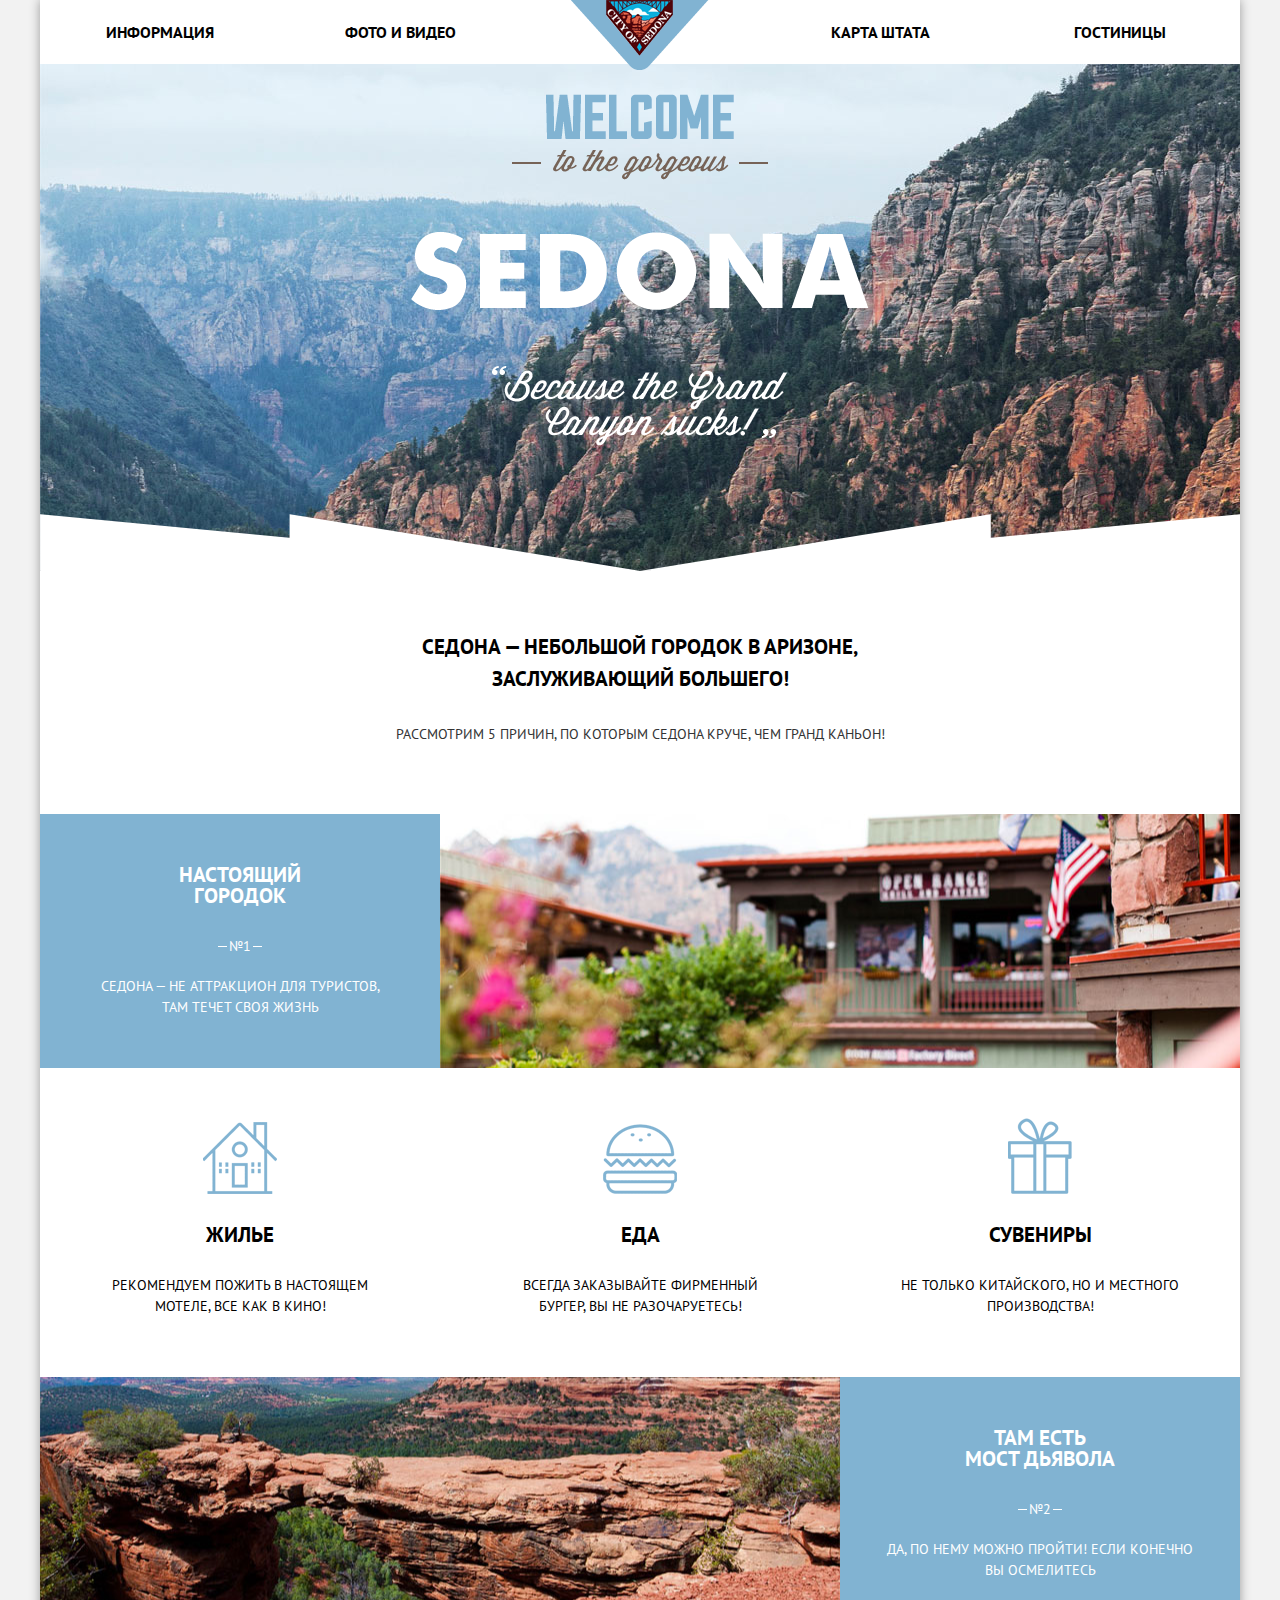
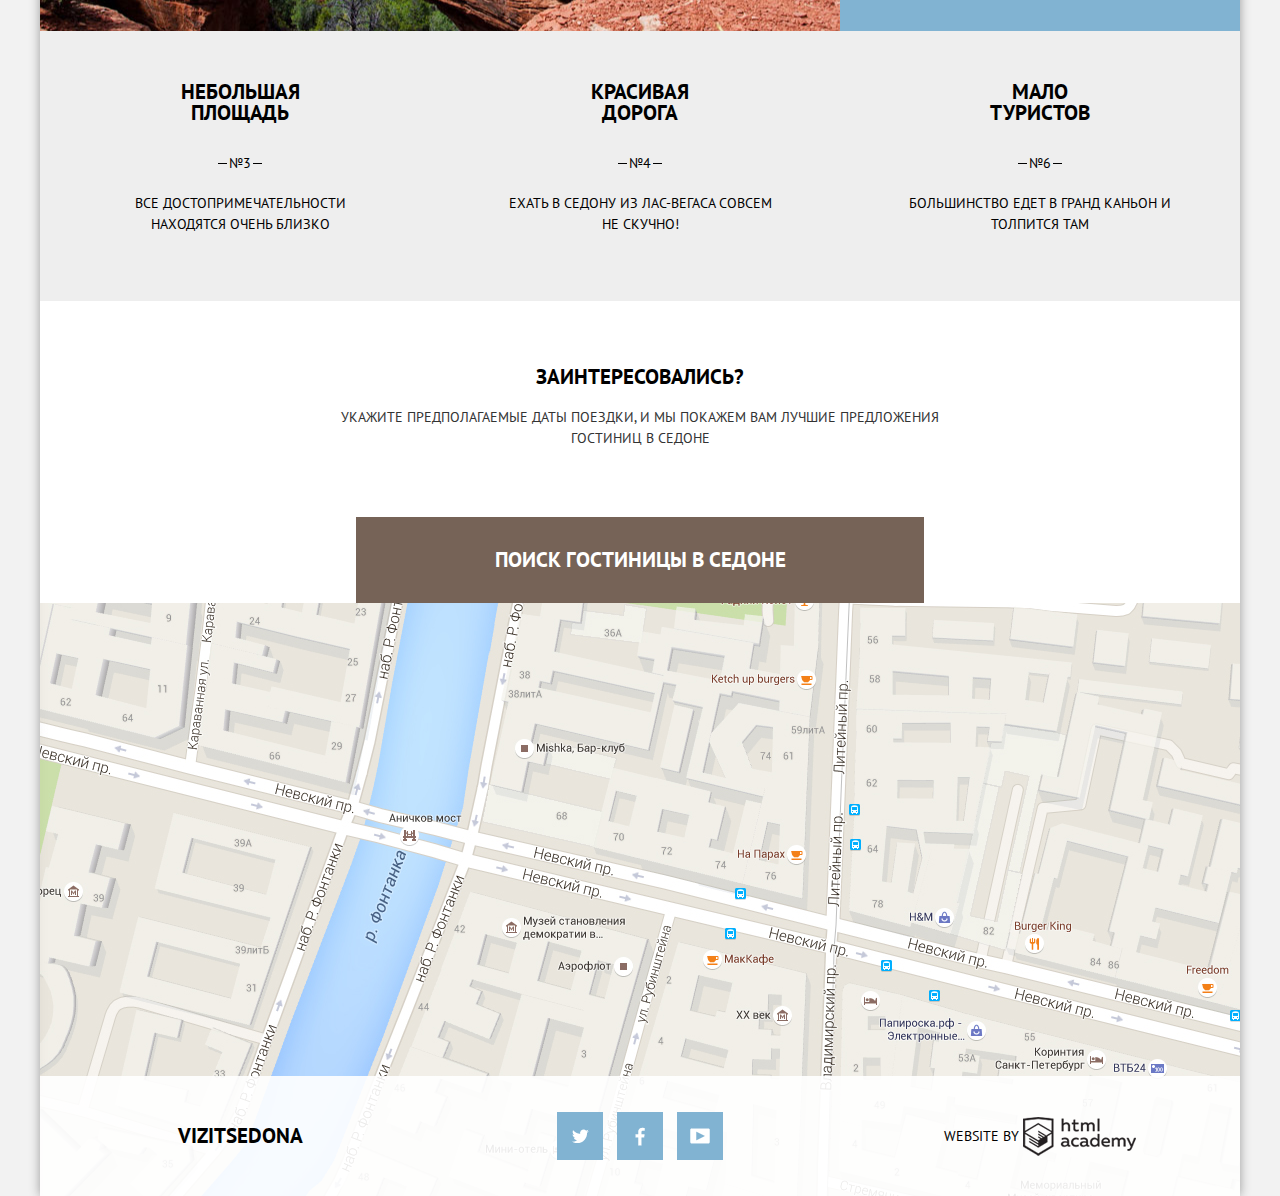
==== commit 15293ff8: "Правки 15_05_2016" ====
--- a/index.html
+++ b/index.html
@@ -5,7 +5,7 @@
     <title>HTML Academy: Седона</title>
     <link href="css/normalize.css" rel="stylesheet">
     <link href="https://fonts.googleapis.com/css?family=PT+Sans:400,700&amp;subset=latin,cyrillic" rel="stylesheet">
-    <link href="css/style.css" rel="stylesheet">
+    <link href="css/style.min.css" rel="stylesheet">
   </head>
   <body>
     <div class="container">
@@ -150,6 +150,6 @@
         </div>
        </footer>
     </div>
-    <script src="js/script.js"></script>
+    <script src="js/script.min.js"></script>
   </body>
 </html>
--- a/css/style.min.css
+++ b/css/style.min.css
@@ -0,0 +1 @@
+body{font-size:14px;color:#333;font-family:"PT Sans",Arial,sans-serif;line-height:1.5;background:#f2f2f2;margin:0}*{box-sizing:border-box}h2,h3{font-weight:700;text-transform:uppercase;color:#000}h2{margin:0;font-size:21px}h3{font-size:16px}.container{max-width:1200px;min-width:768px;margin:0 auto;background:#fff;box-shadow:0 0 10px #999}.container-form,.main-headbg{text-align:center;padding-top:30px}.main-headbg{background:#39596e url(../img/sedona-head-bg.jpg) no-repeat;min-height:507px}.container-form{outline:1px dotted #ff1800;background:url(../img/sedona-head-bg2.jpg) no-repeat;min-height:217px}.searh-hotel-form{background:#39596e url(../img/sedona-head-bg2.jpg) no-repeat;min-height:217px;padding:30px 70px 0}.headbg-text{font-size:0;width:458px;height:352px;margin:0 auto;background:url(../img/sedonawelcome.png) 50% 50% no-repeat}.main-navigation{text-align:center}.main-navigation ul{margin:0;padding:0;list-style:none;font-size:0}.main-navigation li{display:inline-block;vertical-align:middle;width:20%}.main-navigation a{color:#000;display:block;padding:20px 10px;font-size:16px;font-weight:700;text-decoration:none;text-transform:uppercase;position:relative;min-height:64px}.main-navigation img{position:absolute;left:50%;top:0;margin-left:-69px}li a:hover{color:#81b3d2}li a:active{color:rgba(0,0,0,.3)}li .active{color:#766357;cursor:pointer}li .active:hover{color:#604e43}li .active:active{color:rgba(118,99,87,.3)}.bg-cover{height:57px;margin-top:-57px;background:url(../img/mask-bg.png) no-repeat;background-position:center top;background-size:cover}.clearfix:after{content:'';display:block;clear:both}.tagline{vertical-align:middle;text-align:center;padding-top:60px;padding-bottom:55px}.tagline-title{font-size:21px;font-weight:700;text-transform:uppercase;color:#000;margin:0 auto 30px;width:450px}.tagline-title .bigger{font-size:30px}.search{min-height:150px}.tagline-search{text-align:center;min-height:216px;padding-top:60px;padding-left:25%;padding-right:25%}.tagline-text{font-size:14px;text-transform:uppercase}.searh-hotel-form{text-transform:uppercase;color:#fff}.banner-left{padding-right:66.666666%;background:#39596e url(../img/sedona-view-1.jpg) no-repeat 100% 50%}.banner-right{padding-left:66.666666%;background:#39596e url(../img/sedona-view-2.jpg) no-repeat 0 50%}.container-text-left{width:100%;padding-top:50px;padding-bottom:50px;text-align:center;background-color:#81b3d2}.container-text-left,.container-text-right{text-transform:uppercase;color:#fff}.content-name{font-size:21px;line-height:1;font-weight:700;margin:0 0 30px}.content-text{color:#333;margin:0 0 30px;padding:0 15%}.content-text.other{margin-bottom:0}.content-p{margin:0}.content-number{display:inline-block;margin:0 0 30px;line-height:0;position:relative}.content-number::after{left:-50%;background-color:#000}.content-number::after,.content-number::before,.number-white::after,.number-white::before{content:"";position:absolute;display:inline-block;width:9px;height:1px;vertical-align:middle}.content-number::before{right:-50%;background-color:#000}.number-white::after,.number-white::before{background-color:#fff}.number-white::after{left:-50%}.number-white::before{right:-50%}.container-item{float:left;width:33.333333%;min-height:270px;text-align:center;padding:50px 0 30px}.content-icon{margin:0 0 30px;display:block;height:76px;font-size:0;text-align:center}.content-icon:after,.content-icon:before{content:"";display:inline-block;vertical-align:bottom}.content-icon:after{height:100%}.content-icon:before{text-align:center;background:url(../img/spritesheet-all.png) no-repeat}.sprite-home:before{width:74px;height:72px;background-position:-79px -146px}.sprite-food:before{width:74px;height:70px;background-position:-141px -66px}.sprite-gift:before{width:64px;height:76px;background-position:-5px -146px}.form-check{float:left;width:25%;min-height:170px;text-align:left;border:none}.form-check legend{font-size:16px;font-weight:600;margin-bottom:9px}.price span{display:inline-block}.item-form{margin-top:10px;cursor:pointer}.item-form:hover{color:#663d15}.form-check input{display:none}.form-check label{display:block;padding:0 0 0 30px;margin:0 0 20px;position:relative}[type=checkbox]+label:before{content:"";position:absolute;left:0;top:0;background:url(../img/spritesheet-all.png) no-repeat -5px -37px;width:22px;height:22px;cursor:pointer}[type=checkbox]:checked+label:before{width:26px;background-position:-69px -37px;cursor:pointer}.item-form input[type=checkbox]+.sprite-checkbox{display:inline-block;width:22px;height:22px;background:url(../img/spritesheet-all.png) no-repeat}.sprite-checkbox{content:"";display:inline-block;width:22px;height:22px;background-position:-5px -37px}.price-range{float:right;width:35%;min-height:170px;text-align:left}.price-range-title{margin-bottom:9px;font-weight:600;font-size:16px;line-height:21px}.price-controls{height:36px;margin-bottom:20px;font-size:0;position:relative;border:2px solid #fff;border-radius:2px}.price-controls::after{content:"";position:absolute;top:50%;left:50%;width:2px;height:22px;transform:translate(-50%,-50%);background:#fff}.price-controls label{display:inline-block;font-size:14px;line-height:20px;vertical-align:middle;text-align:center;cursor:pointer;padding-top:5px}.price-controls .max-price,.price-controls .min-price{width:50%}.price-controls input{width:50px;margin:0;padding-left:5px;color:inherit;font:inherit;background:0 0;border:none;outline:none}.range-controls{position:relative;margin-bottom:32px}.range-controls .scale{height:2px;background:rgba(255,255,255,.3)}.range-controls .bar{width:80%;height:2px;background:#fff}.range-toggle{width:20px;height:20px;position:absolute;top:-7px;background-color:#ababab;border:7px solid #fff;border-radius:50%;box-shadow:0 2px 1px 0 rgba(0,1,1,.2);cursor:pointer}.range-toggle-min{left:0}.range-toggle-max{left:80%}.range-toggle:hover{background:#1c4f80}.btn-show{display:block;margin:0 auto;padding:6px 35px;font-size:14px;font-family:"PT Sans",Arial,sans-serif;line-height:20px;color:#fff;text-transform:uppercase;background:0 0;border:2px solid #fff;border-radius:2px;outline:none;cursor:pointer}.btn-show:hover{color:#000;background:#fff}.container-item p{text-transform:uppercase;color:#000}.container-item img{margin-top:60px}.features{background-color:#eee;min-height:235px}.form-content{position:relative;z-index:50}.form-content-btn,.searh-form{font-weight:600;text-transform:uppercase;width:568px;text-align:center}.form-content-btn{margin:0 auto;color:#fff;line-height:26px;text-decoration:none;font-family:"PT Sans",Arial,sans-serif;display:block;background-color:#766357;font-size:21px;padding:30px 10px}.searh-form{position:absolute;top:100%;left:50%;margin-left:-284px;font-size:14px;padding:55px;background-color:#fff;box-shadow:0 0 5px #999;display:none;z-index:100}.searh-form-show{display:block;animation:show;animation-duration:1s;animation-fill-mode:forwards}@keyframes show{0%{transform:scale(0)}25%,75%{transform:scale(1.2)}50%{transform:scale(.8)}to{transform:scale(1)}}fieldset{margin:0;padding:0;border:0}.main-search{text-align:left;margin-bottom:30px;font-size:0}.input-wrap{display:inline-block;width:344px;vertical-align:middle;overflow:hidden;position:relative}.input-wrap:hover:after{background-position:-193px -5px}.input-wrap:active:after{background-position:-162px -5px}.input-wrap:after{content:"";position:absolute;width:21px;height:22px;background:url(../img/spritesheet-all.png) no-repeat -131px -5px;right:10px;top:10px}.main-search>label{width:110px}.main-search label{display:inline-block;vertical-align:middle;font-size:14px;line-height:26px}.main-search fieldset{width:50%;display:inline-block}.input-wrap input:hover{background-color:#ebebeb;border-color:#ebebeb}.input-wrap input:focus{outline:none;background-color:#fff;border:2px solid #e5e5e5}.main-search input{text-align:left;padding:4px 10px 4px 15px;display:inline-block;width:100%;vertical-align:middle;font-size:14px;font-weight:600;color:#000;text-transform:uppercase;background-color:#f2f2f2;line-height:26px;font-family:"PT Sans",Arial,sans-serif;border:2px solid #f2f2f2}.person label{width:111px}.person input{padding:6px;text-align:center}.main-search input::-webkit-input-placeholder{color:#000;opacity:1}.main-search input:-moz-placeholder,.main-search input::-moz-placeholder{color:#000;opacity:1}.main-search input:-ms-input-placeholder{color:#000;opacity:1}.person button,.person input{width:33.333333%;display:inline-block;vertical-align:middle}.person button{border:0;padding:0;margin:0;background:#f2f2f2;line-height:38px;cursor:pointer}.child{text-align:right;padding-right:25px;color:#000}.main-search-button,.minus,.plus{display:inline-block;vertical-align:middle;text-align:center}.main-search-button{background-color:#f2f2f2;width:114px}.minus,.plus{position:relative;width:38px;height:38px;font-size:0}.minus::after,.plus::after,.plus::before{content:"";display:block;position:absolute;background-color:#a9a9a9}.minus::after,.plus::after{vertical-align:middle;font-size:0;left:14px;top:18px;width:11px;height:3px}.plus::before{left:18px;top:14px;width:3px;height:11px}.btn,.btn-search{background-color:#81b3d2;margin:10px auto;color:#fff;font-family:"PT Sans",Arial,sans-serif;font-size:21px;text-transform:uppercase;text-decoration:none;text-align:center;border:none}.btn{min-height:60px;font-weight:700}.btn-search{width:458px;padding:17px 0;font-weight:600;line-height:1;cursor:pointer}.btn-search:hover{background-color:#5496bd}.btn-search:active{color:rgba(255,255,255,.5)}.footer-wrapper{display:block}.main-footer{position:relative;z-index:20;background-color:rgba(255,255,255,.9);color:#000;text-align:center;font-size:0;padding:36px 0}.footer{display:inline-block;vertical-align:middle;width:33.333333%;font-size:16px}.contacts{font-size:21px;text-decoration:none;text-transform:uppercase;color:#000;font-weight:700}.social-btn,.social-btn:before{display:inline-block;vertical-align:middle}.social-btn{margin:0 5px;width:46px;height:48px;line-height:48px;font-size:0;text-decoration:none;text-align:center;background:#81b3d2}.social-btn:before{content:"";background:url(../img/spritesheet-all.png) no-repeat}.sprite-facebook:before{width:10px;height:19px;background-position:-141px -37px}.sprite-twitter:before{width:17px;height:14px;background-position:-313px -124px}.sprite-ytube:before{width:20px;height:16px;background-position:-163px -148px}.social-btn:hover{background:#669ec0}.social-btn:active:before{opacity:.3}.footer-copyright,.footer-logo-academy{display:inline-block;text-decoration:none;text-transform:uppercase;font-size:14px;margin:0;vertical-align:middle}.footer-logo-academy{width:113px;height:39px;font-size:0;background:url(../img/spritesheet-all.png) no-repeat top}.logo-sprite{background-position:-5px -69px}.logo-sprite:hover{background-position:-225px -54px}.logo-sprite:active{background-position:-224px -5px}.sort-bar{padding:28px 70px;margin:0;font-size:0;text-transform:uppercase}.sort-resalt{display:inline-block;width:23%;font-size:21px;font-weight:700;margin:0 auto}.sorting-type{display:inline-block;width:57%;list-style:none;padding:0;margin:0}.sorting-type li{display:inline-block;font-size:12px;padding-right:10px}.sorting-type a{color:#b1b1b1;text-decoration:none;border-bottom:1px dotted #81b3d2;line-height:1;display:inline-block}.sorting-type a.none{color:#81b3d2;border-bottom:none;display:inline-block}.sorting-type a:hover{color:#81b3d2;text-decoration:none;text-transform:uppercase}.sorting-type a:active{color:#000;border-bottom:none}.sorting-direction{display:inline-block;text-align:right;width:20%}.sorting-direction li{display:inline-block;list-style:none}.arrow-down,.arrow-up{display:inline-block;border:5px solid transparent}.arrow-up{margin-right:13px;border-bottom:9px solid #ccc;border-top:0}.arrow-down{border-top:9px solid #81b3d2;border-bottom:0}.arrow-up:hover{border-bottom:9px solid #000}.arrow-down:hover{border-top:9px solid #000}.arrow-up:active{border-bottom:9px solid #81b3d2}.arrow-down:active{border-top:9px solid #81b3d2}.hotel-item{border-bottom:1px solid #e5e5e5;padding:0 0 15px}.hotel-img,.hotel-name{float:left;padding-top:30px}.hotel-img{margin-left:70px;width:20%}.hotel-name{width:30%}.hotel-name h2{margin-bottom:9px;display:inline-block;line-height:1}.hotel-title{color:#000;text-decoration:none;text-transform:uppercase}.hotel-title:hover{color:#81b3d2}.hotel-title:active{color:rgba(118,99,87,.3)}.rating{float:right;width:30%;text-align:right;margin-right:70px;padding-top:30px}.rate-star{margin-bottom:36px}.star{display:inline-block;vertical-align:middle;text-align:center;height:17px;margin:0}.sprite-star:before{content:"";display:block;width:18px;height:17px;background:url(../img/spritesheet-all.png) no-repeat;background-position:-285px -124px}.price,.rate-number{text-transform:uppercase}.rate-number{display:inline-block;background:#f2f2f2;padding:5px 15px}.price{margin-bottom:8px}.left{display:inline-block;margin-right:40px;padding:20px auto}.btn2{margin-bottom:10px}.btn2 a,.hotel-btn{display:inline-block;color:#fff;font-weight:700;text-align:center}.btn2 a{outline:1px dotted #ff1800}.hotel-btn{margin-bottom:10px;margin-top:5px}.btn-more{color:#fff;margin-right:10px;padding:5px 15px;background:#81b3d2;text-decoration:none;text-transform:uppercase}.btn-more:hover{color:#fff;background:#669ec0}.btn-more:active{background:#5496bd;color:rgba(255,255,255,.3)}.btn-booking{color:#fff;background:#766357;padding:5px 15px;text-decoration:none;text-transform:uppercase}.btn-booking:hover{color:#fff;background:#604e43}.btn-booking:active{background:#503e33;color:rgba(255,255,255,.3)}.map{background:#f2f1ef url(../img/map.jpg) no-repeat 50% 50%;position:relative;z-index:10;margin-bottom:-120px}.map iframe{width:100%;height:593px;border:0;display:block}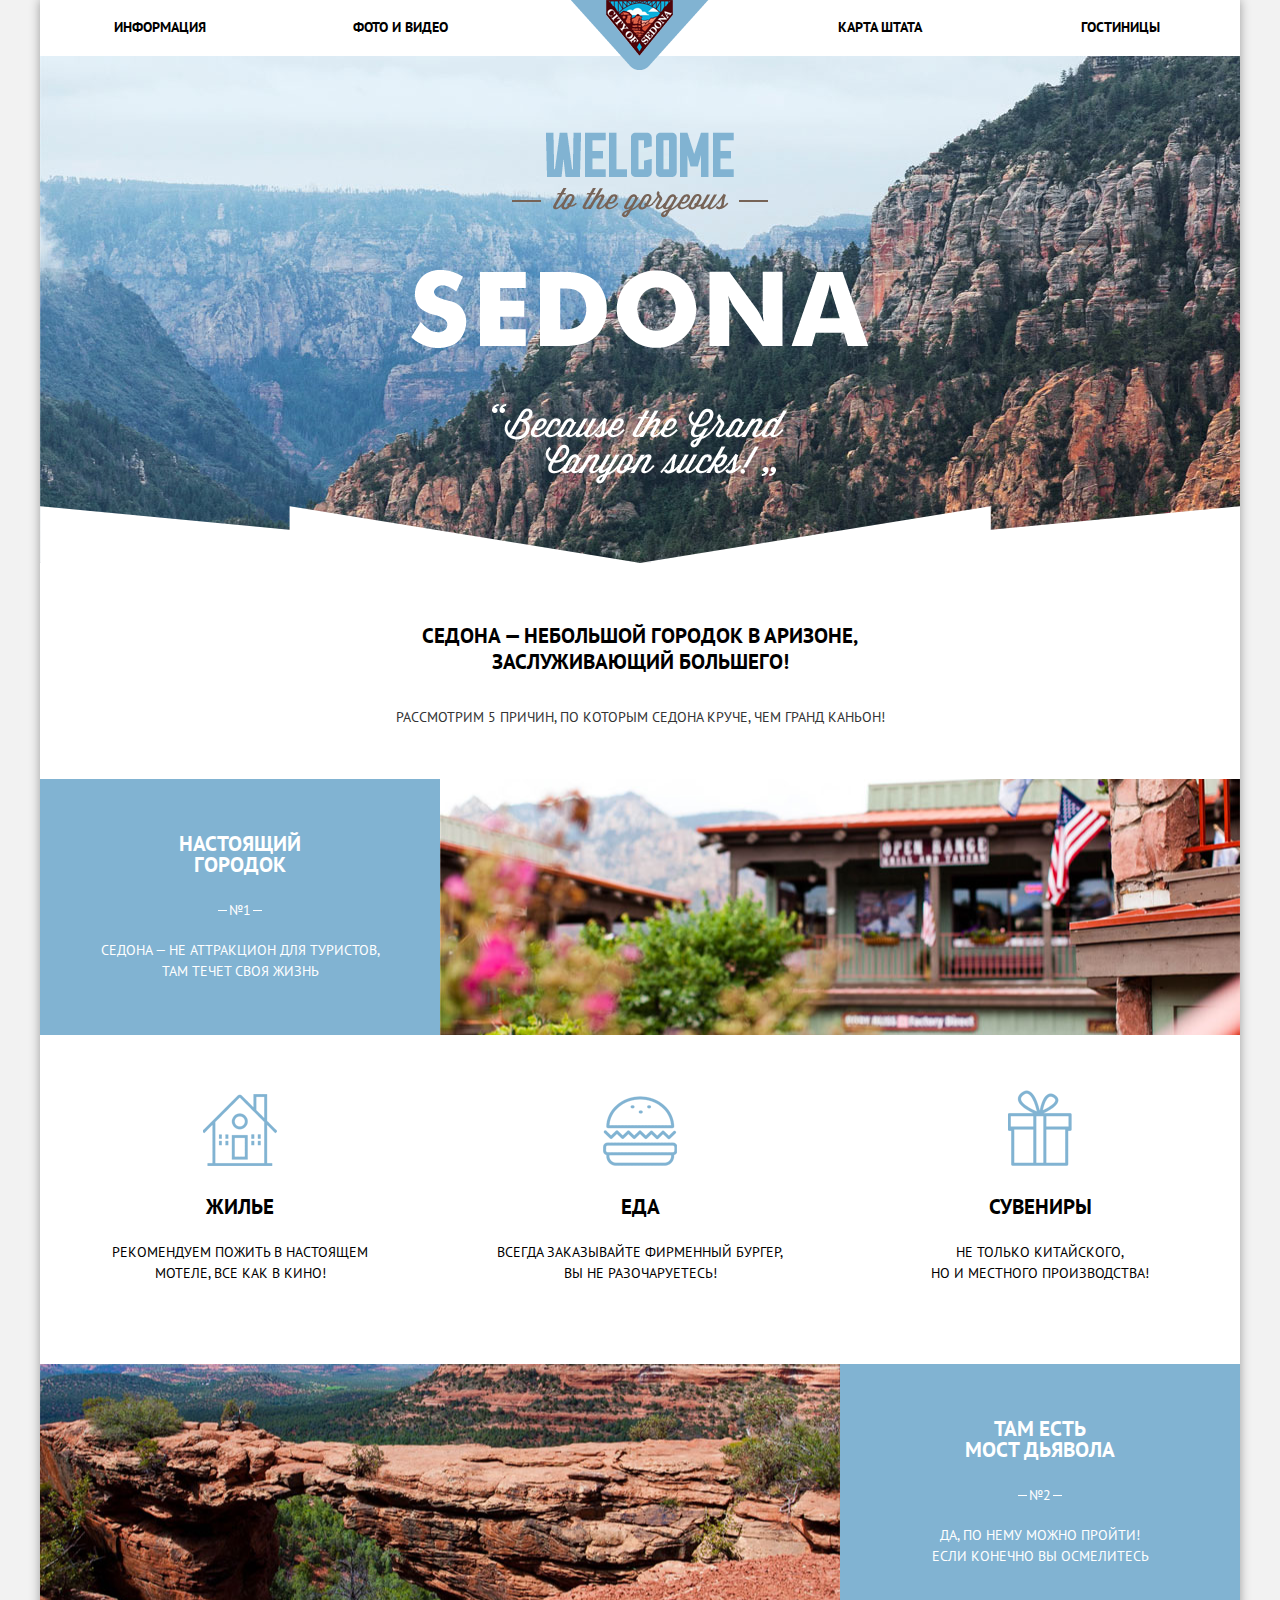
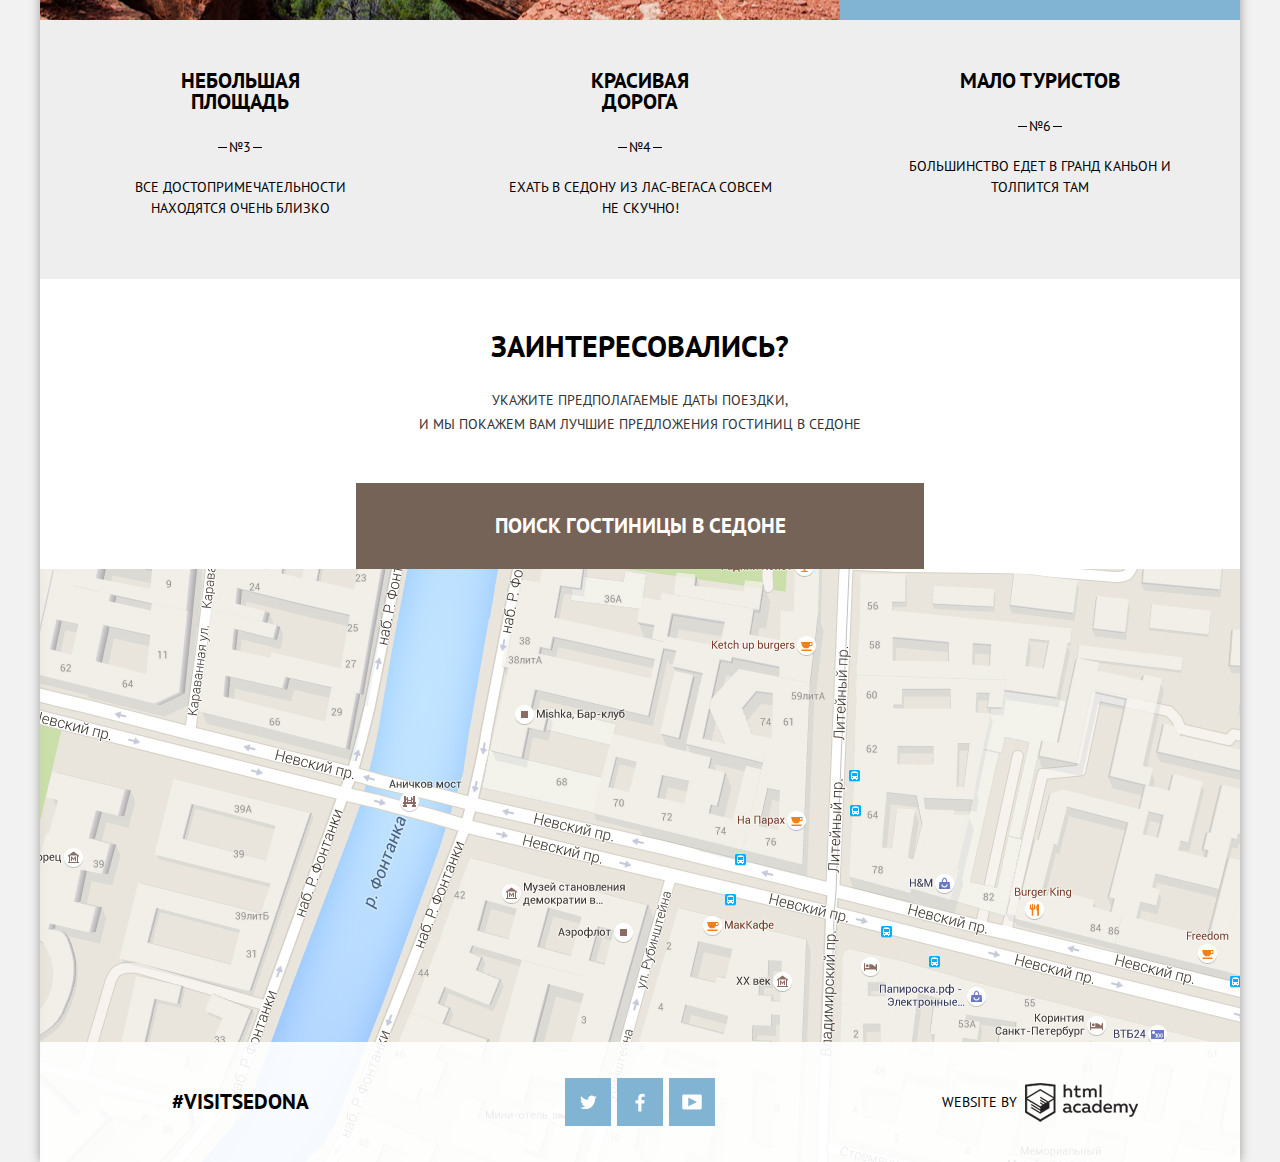
==== commit 0e46046f: "Итоговые правки_16_05" ====
--- a/index.html
+++ b/index.html
@@ -3,141 +3,131 @@
   <head>
     <meta charset="utf-8">
     <title>HTML Academy: Седона</title>
-    <link href="css/normalize.css" rel="stylesheet">
+    <link href="css/normalize.min.css" rel="stylesheet">
     <link href="https://fonts.googleapis.com/css?family=PT+Sans:400,700&amp;subset=latin,cyrillic" rel="stylesheet">
     <link href="css/style.min.css" rel="stylesheet">
   </head>
   <body>
     <div class="container">
       <header class="main-header">
-       <!-- меню -->
-          <nav class="main-navigation">
-            <ul>
-              <li><a href="info.html">Информация</a></li>
-              <li><a href="media.html">Фото и видео</a></li>
-              <li class="logocity"><a href="index.html"><img src="img/logocity2.png" width="138" height="70" alt="«Logo Sedona»"></a></li>
-              <li><a href="mapstate.html">Карта штата</a></li>
-              <li><a href="hotels.html">Гостиницы</a></li>
-            </ul>
-          </nav>
-       <!-- слайд -->   
-          <div class="main-headbg">
-             <div class="headbg-text">
-                <p>Welcome to the</p>
-                <h1>Sedona</h1>
-                <p>Because the Grand Canyon sucks!</p>
-             </div>
-          </div>
-       <!-- маска --> 
-          <div class="bg-cover"></div>   
-       </header>
+        <nav class="main-navigation">
+          <ul>
+            <li><a href="info.html">Информация</a></li>
+            <li><a href="media.html">Фото и видео</a></li>
+            <li class="logocity"><a href="index.html"><img src="img/logocity2.png" width="138" height="70" alt="«Logo Sedona»"></a></li>
+            <li><a href="mapstate.html">Карта штата</a></li>
+            <li><a href="hotels.html">Гостиницы</a></li>
+          </ul>
+        </nav>
+        <div class="main-headbg">
+           <div class="headbg-text">
+              <p>Welcome to the</p>
+              <h1>Sedona</h1>
+              <p>Because the Grand Canyon sucks!</p>
+           </div>
+        </div>
+        <div class="bg-cover"></div>   
+      </header>
       <main class="main-container">
-        <!-- слоган -->
         <div class="tagline">
           <h2 class="tagline-title">Седона — небольшой городок в Аризоне, заслуживающий большего!</h2>
           <p class="tagline-text">Рассмотрим 5 причин, по которым Седона круче, чем гранд каньон!</p>
         </div>
-        <!-- баннер-1 -->
-          <div class="banner-1 banner-left">
-            <div class="container-text-left">
-              <p class="content-name">Настоящий <br> городок</p>
-              <p class="content-number number-white">№1</p>
-              <p class="content-p">Седона — не аттракцион для туристов, <br> там течет своя жизнь</p></div>
+        <div class="banner-1 banner-left">
+          <div class="container-text-left">
+            <p class="content-name">Настоящий <br> городок</p>
+            <p class="content-number number-white">№1</p>
+            <p class="content-p">Седона — не аттракцион для туристов, <br> там течет своя жизнь</p>
           </div>
-
-        <!-- информация-1 -->
-          <div class="tourist-info clearfix">
-            <div class="container-item">
-              <div class="content-icon sprite-home"></div>
-              <p class="content-name">Жилье</p>
-              <p class="content-text">Рекомендуем пожить в настоящем мотеле, все как в кино!</p>
-            </div>
-            <div class="container-item">
-              <div class="content-icon sprite-food"></div>
-              <p class="content-name">Еда</p>
-              <p class="content-text">Всегда заказывайте фирменный бургер, Вы не разочаруетесь!</p>
-            </div>
-            <div class="container-item">
-              <div class="content-icon sprite-gift"></div>
-                      <p class="content-name">Сувениры</p>
-              <p class="content-text">Не только китайского, но и местного производства!</p>
-            </div>
+        </div>
+        <div class="tourist-info clearfix">
+          <div class="container-item">
+            <div class="content-icon sprite-home"></div>
+            <p class="content-name">Жилье</p>
+            <p class="content-text">Рекомендуем пожить в настоящем<br> мотеле, все как в кино!</p>
           </div>
-          <div class="banner-1 banner-right">
-            <div class="container-text-left">
-              <p class="content-name">Там есть <br> мост дьявола</p>
-              <p class="content-number number-white">№2</p>
-              <p class="content-p">Да, по нему можно пройти! Если конечно <br> вы осмелитесь</p></div>
-         </div>  
-        <!-- информация-2 -->
-          <div class="features clearfix">
-            <div class="container-item">
-              <p class="content-name">Небольшая <br> площадь</p>
-              <p class="content-number">№3</p>
-              <p class="content-text other">ВСЕ достопримечательности находятся очень близко</p>
-            </div>
-            <div class="container-item">
-              <p class="content-name">Красивая <br> дорога</p>
-              <p class="content-number">№4</p>
-              <p class="content-text">Ехать в Седону из Лас-Вегаса совсем НЕ СКУЧНО!</p>
-            </div>
-            <div class="container-item">
-              <p class="content-name">Мало <br> туристов</p>
-              <p class="content-number">№6</p>
-              <p class="content-text">Большинство едет в гранд каньон и толпится там</p>
-            </div>
+          <div class="container-item">
+            <div class="content-icon sprite-food"></div>
+            <p class="content-name">Еда</p>
+            <p class="content-text">Всегда заказывайте фирменный бургер,<br> Вы не разочаруетесь!</p>
           </div>
-        <!-- слоган-2 -->
-          <div class="tagline-search">
-            <strong class="tagline-title bigger">Заинтересовались?</strong>
-            <p class="tagline-text">Укажите предполагаемые даты поездки, и мы покажем вам лучшие предложения гостиниц в Седоне</p>
+          <div class="container-item">
+            <div class="content-icon sprite-gift"></div>
+            <p class="content-name">Сувениры</p>
+            <p class="content-text">Не только китайского,<br> но и местного производства!</p>
           </div>
-        <!-- форма -->
-          <div class="form-content">
-            <a class="form-content-btn" href="form.html">Поиск гостиницы в Седоне</a>
-            <form class="searh-form" action="https://echo.htmlacademy.ru" method="post">
-              <fieldset class="main-search">
-                <label for="date-in">Дата заезда:</label>
-                <div class="input-wrap">
-                  <input id="date-in" type="text" name="check-in-date" placeholder="24 апреля 2016">
+        </div>
+        <div class="banner-1 banner-right">
+          <div class="container-text-left">
+            <p class="content-name">Там есть <br> мост дьявола</p>
+            <p class="content-number number-white">№2</p>
+            <p class="content-p">Да, по нему можно пройти!<br> Если конечно вы осмелитесь</p>
+          </div>
+        </div>
+        <div class="features clearfix">
+          <div class="container-item container-item-low">
+            <p class="content-name">Небольшая площадь</p>
+            <p class="content-number">№3</p>
+            <p class="content-text other">Все достопримечательности<br> находятся очень близко</p>
+          </div>
+          <div class="container-item container-item-low">
+            <p class="content-name">Красивая дорога</p>
+            <p class="content-number">№4</p>
+            <p class="content-text">Ехать в Седону из Лас-Вегаса совсем<br> не скучно!</p>
+          </div>
+          <div class="container-item container-item-low">
+            <p class="content-name">Мало туристов</p>
+            <p class="content-number">№6</p>
+            <p class="content-text">Большинство едет в гранд каньон и<br> толпится там</p>
+          </div>
+        </div>
+        <div class="tagline-search">
+          <strong class="tagline-title bigger">Заинтересовались?</strong>
+          <p class="tagline-text">Укажите предполагаемые даты поездки,<br> и мы покажем вам лучшие предложения гостиниц в Седоне</p>
+        </div>
+        <div class="form-content">
+          <a class="form-content-btn" href="form.html">Поиск гостиницы в Седоне</a>
+          <form class="searh-form" action="https://echo.htmlacademy.ru" method="post">
+            <fieldset class="main-search">
+              <label for="date-in">Дата заезда:</label>
+              <div class="input-wrap">
+                <input id="date-in" type="text" name="check-in-date" placeholder="24 апреля 2016">
+              </div>
+            </fieldset>
+            <fieldset class="main-search">
+              <label for="date-out">Дата выезда:</label>
+              <div class="input-wrap">
+                <input id="date-out" type="text" name="check-out-date" placeholder="25 апреля 2016">
+              </div>
+            </fieldset>
+            <fieldset class="main-search person">
+              <fieldset>
+                <label for="adult">Взрослые:</label>
+                <div class="main-search-button">
+                  <button class="minus"></button>
+                  <input id="adult" type="text" name="adult" placeholder="2">
+                  <button class="plus"></button>
                 </div>
               </fieldset>
-              <fieldset class="main-search">
-                <label for="date-out">Дата выезда:</label>
-                <div class="input-wrap">
-                  <input id="date-out" type="text" name="check-out-date" placeholder="25 апреля 2016">
+              <fieldset>
+                <label class="child" for="children">Дети:</label>
+                <div class="main-search-button">
+                  <button class="minus"></button>
+                  <input id="children" type="text" name="child" placeholder="1">
+                  <button class="plus"></button>
                 </div>
               </fieldset>
-              <fieldset class="main-search person">
-                <fieldset>
-                  <label for="adult">Взрослые:</label>
-                  <div class="main-search-button">
-                    <button class="minus"></button>
-                    <input id="adult" type="text" name="adult" placeholder="2">
-                    <button class="plus"></button>
-                  </div>
-                </fieldset>
-                <fieldset>
-                  <label class="child" for="children">Дети:</label>
-                  <div class="main-search-button">
-                    <button class="minus"></button>
-                    <input id="children" type="text" name="child" placeholder="1">
-                    <button class="plus"></button>
-                  </div>
-                </fieldset>
-              </fieldset>
-              <button class="btn-search" type="submit">Найти</button>
-              <!-- <input type="submit" value="Найти"> -->
-            </form>
-          </div>
-        
-       </main>
+            </fieldset>
+            <button class="btn-search" type="submit">Найти</button>
+          </form>
+        </div>
+      </main>
       <div class="map">
         <iframe src="https://www.google.com/maps/embed?pb=!1m14!1m8!1m3!1d1999.017185720476!2d30.353922!3d59.931857!3m2!1i1024!2i768!4f13.1!3m3!1m2!1s0x469631a5e66d51c5%3A0x6f00589ac258db97!2z0J3QtdCy0YHQutC40Lkg0L_RgC4sINCh0LDQvdC60YIt0J_QtdGC0LXRgNCx0YPRgNCzLCDQoNC-0YHRgdC40Y8!5e0!3m2!1sru!2sru!4v1462660589721" allowfullscreen></iframe>
       </div>
       <footer class="main-footer">
         <div class="footer">
-          <a class="contacts" href="#">Vizitsedona</a>
+          <a class="contacts" href="#">#Visitsedona</a>
         </div>
         <div class="footer">
           <a class="social-btn sprite-twitter" href="#">twitter</a>
--- a/css/style.min.css
+++ b/css/style.min.css
@@ -1 +1 @@
-body{font-size:14px;color:#333;font-family:"PT Sans",Arial,sans-serif;line-height:1.5;background:#f2f2f2;margin:0}*{box-sizing:border-box}h2,h3{font-weight:700;text-transform:uppercase;color:#000}h2{margin:0;font-size:21px}h3{font-size:16px}.container{max-width:1200px;min-width:768px;margin:0 auto;background:#fff;box-shadow:0 0 10px #999}.container-form,.main-headbg{text-align:center;padding-top:30px}.main-headbg{background:#39596e url(../img/sedona-head-bg.jpg) no-repeat;min-height:507px}.container-form{outline:1px dotted #ff1800;background:url(../img/sedona-head-bg2.jpg) no-repeat;min-height:217px}.searh-hotel-form{background:#39596e url(../img/sedona-head-bg2.jpg) no-repeat;min-height:217px;padding:30px 70px 0}.headbg-text{font-size:0;width:458px;height:352px;margin:0 auto;background:url(../img/sedonawelcome.png) 50% 50% no-repeat}.main-navigation{text-align:center}.main-navigation ul{margin:0;padding:0;list-style:none;font-size:0}.main-navigation li{display:inline-block;vertical-align:middle;width:20%}.main-navigation a{color:#000;display:block;padding:20px 10px;font-size:16px;font-weight:700;text-decoration:none;text-transform:uppercase;position:relative;min-height:64px}.main-navigation img{position:absolute;left:50%;top:0;margin-left:-69px}li a:hover{color:#81b3d2}li a:active{color:rgba(0,0,0,.3)}li .active{color:#766357;cursor:pointer}li .active:hover{color:#604e43}li .active:active{color:rgba(118,99,87,.3)}.bg-cover{height:57px;margin-top:-57px;background:url(../img/mask-bg.png) no-repeat;background-position:center top;background-size:cover}.clearfix:after{content:'';display:block;clear:both}.tagline{vertical-align:middle;text-align:center;padding-top:60px;padding-bottom:55px}.tagline-title{font-size:21px;font-weight:700;text-transform:uppercase;color:#000;margin:0 auto 30px;width:450px}.tagline-title .bigger{font-size:30px}.search{min-height:150px}.tagline-search{text-align:center;min-height:216px;padding-top:60px;padding-left:25%;padding-right:25%}.tagline-text{font-size:14px;text-transform:uppercase}.searh-hotel-form{text-transform:uppercase;color:#fff}.banner-left{padding-right:66.666666%;background:#39596e url(../img/sedona-view-1.jpg) no-repeat 100% 50%}.banner-right{padding-left:66.666666%;background:#39596e url(../img/sedona-view-2.jpg) no-repeat 0 50%}.container-text-left{width:100%;padding-top:50px;padding-bottom:50px;text-align:center;background-color:#81b3d2}.container-text-left,.container-text-right{text-transform:uppercase;color:#fff}.content-name{font-size:21px;line-height:1;font-weight:700;margin:0 0 30px}.content-text{color:#333;margin:0 0 30px;padding:0 15%}.content-text.other{margin-bottom:0}.content-p{margin:0}.content-number{display:inline-block;margin:0 0 30px;line-height:0;position:relative}.content-number::after{left:-50%;background-color:#000}.content-number::after,.content-number::before,.number-white::after,.number-white::before{content:"";position:absolute;display:inline-block;width:9px;height:1px;vertical-align:middle}.content-number::before{right:-50%;background-color:#000}.number-white::after,.number-white::before{background-color:#fff}.number-white::after{left:-50%}.number-white::before{right:-50%}.container-item{float:left;width:33.333333%;min-height:270px;text-align:center;padding:50px 0 30px}.content-icon{margin:0 0 30px;display:block;height:76px;font-size:0;text-align:center}.content-icon:after,.content-icon:before{content:"";display:inline-block;vertical-align:bottom}.content-icon:after{height:100%}.content-icon:before{text-align:center;background:url(../img/spritesheet-all.png) no-repeat}.sprite-home:before{width:74px;height:72px;background-position:-79px -146px}.sprite-food:before{width:74px;height:70px;background-position:-141px -66px}.sprite-gift:before{width:64px;height:76px;background-position:-5px -146px}.form-check{float:left;width:25%;min-height:170px;text-align:left;border:none}.form-check legend{font-size:16px;font-weight:600;margin-bottom:9px}.price span{display:inline-block}.item-form{margin-top:10px;cursor:pointer}.item-form:hover{color:#663d15}.form-check input{display:none}.form-check label{display:block;padding:0 0 0 30px;margin:0 0 20px;position:relative}[type=checkbox]+label:before{content:"";position:absolute;left:0;top:0;background:url(../img/spritesheet-all.png) no-repeat -5px -37px;width:22px;height:22px;cursor:pointer}[type=checkbox]:checked+label:before{width:26px;background-position:-69px -37px;cursor:pointer}.item-form input[type=checkbox]+.sprite-checkbox{display:inline-block;width:22px;height:22px;background:url(../img/spritesheet-all.png) no-repeat}.sprite-checkbox{content:"";display:inline-block;width:22px;height:22px;background-position:-5px -37px}.price-range{float:right;width:35%;min-height:170px;text-align:left}.price-range-title{margin-bottom:9px;font-weight:600;font-size:16px;line-height:21px}.price-controls{height:36px;margin-bottom:20px;font-size:0;position:relative;border:2px solid #fff;border-radius:2px}.price-controls::after{content:"";position:absolute;top:50%;left:50%;width:2px;height:22px;transform:translate(-50%,-50%);background:#fff}.price-controls label{display:inline-block;font-size:14px;line-height:20px;vertical-align:middle;text-align:center;cursor:pointer;padding-top:5px}.price-controls .max-price,.price-controls .min-price{width:50%}.price-controls input{width:50px;margin:0;padding-left:5px;color:inherit;font:inherit;background:0 0;border:none;outline:none}.range-controls{position:relative;margin-bottom:32px}.range-controls .scale{height:2px;background:rgba(255,255,255,.3)}.range-controls .bar{width:80%;height:2px;background:#fff}.range-toggle{width:20px;height:20px;position:absolute;top:-7px;background-color:#ababab;border:7px solid #fff;border-radius:50%;box-shadow:0 2px 1px 0 rgba(0,1,1,.2);cursor:pointer}.range-toggle-min{left:0}.range-toggle-max{left:80%}.range-toggle:hover{background:#1c4f80}.btn-show{display:block;margin:0 auto;padding:6px 35px;font-size:14px;font-family:"PT Sans",Arial,sans-serif;line-height:20px;color:#fff;text-transform:uppercase;background:0 0;border:2px solid #fff;border-radius:2px;outline:none;cursor:pointer}.btn-show:hover{color:#000;background:#fff}.container-item p{text-transform:uppercase;color:#000}.container-item img{margin-top:60px}.features{background-color:#eee;min-height:235px}.form-content{position:relative;z-index:50}.form-content-btn,.searh-form{font-weight:600;text-transform:uppercase;width:568px;text-align:center}.form-content-btn{margin:0 auto;color:#fff;line-height:26px;text-decoration:none;font-family:"PT Sans",Arial,sans-serif;display:block;background-color:#766357;font-size:21px;padding:30px 10px}.searh-form{position:absolute;top:100%;left:50%;margin-left:-284px;font-size:14px;padding:55px;background-color:#fff;box-shadow:0 0 5px #999;display:none;z-index:100}.searh-form-show{display:block;animation:show;animation-duration:1s;animation-fill-mode:forwards}@keyframes show{0%{transform:scale(0)}25%,75%{transform:scale(1.2)}50%{transform:scale(.8)}to{transform:scale(1)}}fieldset{margin:0;padding:0;border:0}.main-search{text-align:left;margin-bottom:30px;font-size:0}.input-wrap{display:inline-block;width:344px;vertical-align:middle;overflow:hidden;position:relative}.input-wrap:hover:after{background-position:-193px -5px}.input-wrap:active:after{background-position:-162px -5px}.input-wrap:after{content:"";position:absolute;width:21px;height:22px;background:url(../img/spritesheet-all.png) no-repeat -131px -5px;right:10px;top:10px}.main-search>label{width:110px}.main-search label{display:inline-block;vertical-align:middle;font-size:14px;line-height:26px}.main-search fieldset{width:50%;display:inline-block}.input-wrap input:hover{background-color:#ebebeb;border-color:#ebebeb}.input-wrap input:focus{outline:none;background-color:#fff;border:2px solid #e5e5e5}.main-search input{text-align:left;padding:4px 10px 4px 15px;display:inline-block;width:100%;vertical-align:middle;font-size:14px;font-weight:600;color:#000;text-transform:uppercase;background-color:#f2f2f2;line-height:26px;font-family:"PT Sans",Arial,sans-serif;border:2px solid #f2f2f2}.person label{width:111px}.person input{padding:6px;text-align:center}.main-search input::-webkit-input-placeholder{color:#000;opacity:1}.main-search input:-moz-placeholder,.main-search input::-moz-placeholder{color:#000;opacity:1}.main-search input:-ms-input-placeholder{color:#000;opacity:1}.person button,.person input{width:33.333333%;display:inline-block;vertical-align:middle}.person button{border:0;padding:0;margin:0;background:#f2f2f2;line-height:38px;cursor:pointer}.child{text-align:right;padding-right:25px;color:#000}.main-search-button,.minus,.plus{display:inline-block;vertical-align:middle;text-align:center}.main-search-button{background-color:#f2f2f2;width:114px}.minus,.plus{position:relative;width:38px;height:38px;font-size:0}.minus::after,.plus::after,.plus::before{content:"";display:block;position:absolute;background-color:#a9a9a9}.minus::after,.plus::after{vertical-align:middle;font-size:0;left:14px;top:18px;width:11px;height:3px}.plus::before{left:18px;top:14px;width:3px;height:11px}.btn,.btn-search{background-color:#81b3d2;margin:10px auto;color:#fff;font-family:"PT Sans",Arial,sans-serif;font-size:21px;text-transform:uppercase;text-decoration:none;text-align:center;border:none}.btn{min-height:60px;font-weight:700}.btn-search{width:458px;padding:17px 0;font-weight:600;line-height:1;cursor:pointer}.btn-search:hover{background-color:#5496bd}.btn-search:active{color:rgba(255,255,255,.5)}.footer-wrapper{display:block}.main-footer{position:relative;z-index:20;background-color:rgba(255,255,255,.9);color:#000;text-align:center;font-size:0;padding:36px 0}.footer{display:inline-block;vertical-align:middle;width:33.333333%;font-size:16px}.contacts{font-size:21px;text-decoration:none;text-transform:uppercase;color:#000;font-weight:700}.social-btn,.social-btn:before{display:inline-block;vertical-align:middle}.social-btn{margin:0 5px;width:46px;height:48px;line-height:48px;font-size:0;text-decoration:none;text-align:center;background:#81b3d2}.social-btn:before{content:"";background:url(../img/spritesheet-all.png) no-repeat}.sprite-facebook:before{width:10px;height:19px;background-position:-141px -37px}.sprite-twitter:before{width:17px;height:14px;background-position:-313px -124px}.sprite-ytube:before{width:20px;height:16px;background-position:-163px -148px}.social-btn:hover{background:#669ec0}.social-btn:active:before{opacity:.3}.footer-copyright,.footer-logo-academy{display:inline-block;text-decoration:none;text-transform:uppercase;font-size:14px;margin:0;vertical-align:middle}.footer-logo-academy{width:113px;height:39px;font-size:0;background:url(../img/spritesheet-all.png) no-repeat top}.logo-sprite{background-position:-5px -69px}.logo-sprite:hover{background-position:-225px -54px}.logo-sprite:active{background-position:-224px -5px}.sort-bar{padding:28px 70px;margin:0;font-size:0;text-transform:uppercase}.sort-resalt{display:inline-block;width:23%;font-size:21px;font-weight:700;margin:0 auto}.sorting-type{display:inline-block;width:57%;list-style:none;padding:0;margin:0}.sorting-type li{display:inline-block;font-size:12px;padding-right:10px}.sorting-type a{color:#b1b1b1;text-decoration:none;border-bottom:1px dotted #81b3d2;line-height:1;display:inline-block}.sorting-type a.none{color:#81b3d2;border-bottom:none;display:inline-block}.sorting-type a:hover{color:#81b3d2;text-decoration:none;text-transform:uppercase}.sorting-type a:active{color:#000;border-bottom:none}.sorting-direction{display:inline-block;text-align:right;width:20%}.sorting-direction li{display:inline-block;list-style:none}.arrow-down,.arrow-up{display:inline-block;border:5px solid transparent}.arrow-up{margin-right:13px;border-bottom:9px solid #ccc;border-top:0}.arrow-down{border-top:9px solid #81b3d2;border-bottom:0}.arrow-up:hover{border-bottom:9px solid #000}.arrow-down:hover{border-top:9px solid #000}.arrow-up:active{border-bottom:9px solid #81b3d2}.arrow-down:active{border-top:9px solid #81b3d2}.hotel-item{border-bottom:1px solid #e5e5e5;padding:0 0 15px}.hotel-img,.hotel-name{float:left;padding-top:30px}.hotel-img{margin-left:70px;width:20%}.hotel-name{width:30%}.hotel-name h2{margin-bottom:9px;display:inline-block;line-height:1}.hotel-title{color:#000;text-decoration:none;text-transform:uppercase}.hotel-title:hover{color:#81b3d2}.hotel-title:active{color:rgba(118,99,87,.3)}.rating{float:right;width:30%;text-align:right;margin-right:70px;padding-top:30px}.rate-star{margin-bottom:36px}.star{display:inline-block;vertical-align:middle;text-align:center;height:17px;margin:0}.sprite-star:before{content:"";display:block;width:18px;height:17px;background:url(../img/spritesheet-all.png) no-repeat;background-position:-285px -124px}.price,.rate-number{text-transform:uppercase}.rate-number{display:inline-block;background:#f2f2f2;padding:5px 15px}.price{margin-bottom:8px}.left{display:inline-block;margin-right:40px;padding:20px auto}.btn2{margin-bottom:10px}.btn2 a,.hotel-btn{display:inline-block;color:#fff;font-weight:700;text-align:center}.btn2 a{outline:1px dotted #ff1800}.hotel-btn{margin-bottom:10px;margin-top:5px}.btn-more{color:#fff;margin-right:10px;padding:5px 15px;background:#81b3d2;text-decoration:none;text-transform:uppercase}.btn-more:hover{color:#fff;background:#669ec0}.btn-more:active{background:#5496bd;color:rgba(255,255,255,.3)}.btn-booking{color:#fff;background:#766357;padding:5px 15px;text-decoration:none;text-transform:uppercase}.btn-booking:hover{color:#fff;background:#604e43}.btn-booking:active{background:#503e33;color:rgba(255,255,255,.3)}.map{background:#f2f1ef url(../img/map.jpg) no-repeat 50% 50%;position:relative;z-index:10;margin-bottom:-120px}.map iframe{width:100%;height:593px;border:0;display:block}+body,h2{margin:0}.btn2 a,.container-form{outline:#ff1800 dotted 1px}.clearfix:after,.content-number::after{content:""}.container-form,.container-item,.content-icon,.content-icon:before,.main-headbg,.main-navigation,.tagline,.tagline-search{text-align:center}body{background:#f2f2f2;font-family:"PT Sans",Arial,sans-serif;font-size:14px;line-height:1.5;color:#333}.main-navigation a,h2,h3{color:#000;text-transform:uppercase;font-weight:700}*{box-sizing:border-box}h2{font-size:21px}h3{font-size:16px}.container{min-width:768px;max-width:1200px;margin:0 auto;background:#fff;box-shadow:0 0 10px #999}.main-headbg{min-height:507px;padding-top:76px;background:url(../img/sedona-head-bg.jpg) no-repeat #39596e}.container-form{min-height:217px;padding-top:30px;background:url(../img/sedona-head-bg2.jpg) no-repeat}.searh-hotel-form{min-height:217px;padding:25px 70px 0;background:url(../img/sedona-head-bg2.jpg) no-repeat #39596e}.headbg-text{width:458px;height:352px;margin:0 auto;background:url(../img/sedonawelcome.png) 50% 50% no-repeat;font-size:0}.main-navigation ul{margin:0;padding:0;font-size:0;list-style:none}.main-navigation li{display:inline-block;width:20%;vertical-align:middle}.main-navigation a{position:relative;display:block;min-height:56px;padding:14px 10px;font-size:14px;line-height:26px;text-decoration:none}.main-navigation img{position:absolute;top:0;left:50%;margin-left:-69px}li a:hover{color:#81b3d2}li a:active{color:rgba(0,0,0,.3)}li .active{color:#766357;cursor:pointer}li .active:hover{color:#604e43}li .active:active{color:rgba(118,99,87,.3)}.bg-cover{height:57px;margin-top:-57px;background:url(../img/mask-bg.png) center top no-repeat;background-size:cover}.clearfix:after{display:block;clear:both}.tagline{padding-top:60px;padding-bottom:25px;vertical-align:middle}.tagline-title{width:450px;margin:0 auto 30px;font-size:21px;font-weight:700;line-height:26px;color:#000;text-transform:uppercase}.container-text-left,.container-text-right,.searh-hotel-form{color:#fff;text-transform:uppercase}.tagline-title.bigger{font-size:30px}.search{min-height:150px}.tagline-search{padding-top:54px;padding-right:25%;padding-left:25%}.tagline-text{margin:25px 0;font-size:14px;line-height:24px;text-transform:uppercase}.tagline-search .tagline-text{margin:25px 0 47px}.banner-left{padding-right:66.666666%;background:url(../img/sedona-view-1.jpg) 100% 50% no-repeat #39596e}.banner-right{padding-left:66.666666%;background:url(../img/sedona-view-2.jpg) 0 50% no-repeat #39596e}.container-text-left{width:100%;padding-top:54px;padding-bottom:53px;background-color:#81b3d2;text-align:center}.content-name{max-width:160px;margin:0 auto 25px;font-size:21px;font-weight:700;line-height:1}.content-text{margin:0 0 30px;padding:0 15px;color:#333}.content-text.other{margin-bottom:0}.content-p{margin:0}.content-number{position:relative;display:inline-block;margin:0 0 30px;line-height:0}.content-number::after,.content-number::before{position:absolute;display:inline-block;width:9px;height:1px;background-color:#000}.content-number::after{left:-50%;vertical-align:middle}.content-number::before{right:-50%;vertical-align:middle;content:""}.number-white::after,.number-white::before{position:absolute;display:inline-block;width:9px;height:1px;background-color:#fff;vertical-align:middle;content:""}.number-white::after{left:-50%}.number-white::before{right:-50%}.container-item{float:left;width:33.333333%;padding:50px 0}.container-item-low{padding:50px 0 30px}.content-icon{display:block;height:76px;margin:5px 0 30px;font-size:0}.content-icon:after,.content-icon:before{display:inline-block;vertical-align:bottom;content:""}.content-icon:after{height:100%}.content-icon:before{background:url(../img/spritesheet-all.png) no-repeat}.form-check,.price-range{min-height:170px;text-align:left}.sprite-home:before{width:74px;height:72px;background-position:-79px -146px}.sprite-food:before{width:74px;height:70px;background-position:-141px -66px}.sprite-gift:before{width:64px;height:76px;background-position:-5px -146px}.form-check{float:left;width:256px;border:none}.form-check legend{margin-bottom:24px;font-size:16px;font-weight:600}.item-form{margin-top:10px;cursor:pointer}.item-form:hover{color:#663d15}.form-check input{display:none}.form-check label{position:relative;display:block;margin:0 0 24px;padding:0 0 0 41px}[type=checkbox]+label:before{position:absolute;top:0;left:0;width:22px;height:22px;background:url(../img/spritesheet-all.png) -5px -37px no-repeat;content:"";cursor:pointer}[type=checkbox]:checked+label:before{width:26px;background-position:-69px -37px;cursor:pointer}.item-form input[type=checkbox]+.sprite-checkbox{display:inline-block;width:22px;height:22px;background:url(../img/spritesheet-all.png) no-repeat}.sprite-checkbox{display:inline-block;width:22px;height:22px;background-position:-5px -37px;content:""}.price-range{float:right;width:333px}.hotel-img,.hotel-name{float:left}.price-range-title{margin-bottom:12px;font-size:16px;font-weight:600;line-height:21px}.price-controls{position:relative;height:36px;margin-bottom:20px;margin-left:13px;border:2px solid #fff;border-radius:2px;font-size:0}.price-controls::after{position:absolute;top:50%;left:50%;width:2px;height:22px;background:#fff;content:"";-webkit-transform:translate(-50%,-50%);transform:translate(-50%,-50%)}.price-controls label{display:inline-block;padding-top:5px;font-size:14px;line-height:20px;text-align:center;vertical-align:middle;cursor:pointer}.price-controls .max-price,.price-controls .min-price{width:50%}.price-controls input{width:50px;margin:0;padding-left:5px;border:none;outline:0;background:0 0;font:inherit;color:inherit}.btn-show,.form-content-btn,.main-search input{font-family:"PT Sans",Arial,sans-serif}.range-controls{position:relative;margin-bottom:32px;margin-left:14px}.range-controls .scale{height:2px;background:rgba(255,255,255,.3)}.range-controls .bar{width:80%;height:2px;background:#fff}.range-toggle{position:absolute;top:-7px;width:20px;height:20px;border:7px solid #fff;border-radius:50%;background-color:#ababab;box-shadow:0 2px 1px 0 rgba(0,1,1,.2);cursor:pointer}.form-content-btn,.searh-form{width:568px;text-align:center;font-weight:600;text-transform:uppercase}.range-toggle-min{left:0}.range-toggle-max{left:80%}.range-toggle:hover{background:#1c4f80}.btn-show{display:block;margin:0 auto;padding:6px 35px;border:2px solid #fff;border-radius:2px;outline:0;background:0 0;font-size:14px;line-height:20px;color:#fff;text-transform:uppercase;cursor:pointer}.btn-show:hover{background:#fff;color:#000}.container-item p{color:#000;text-transform:uppercase}.container-item img{margin-top:60px}.features{min-height:235px;background-color:#eee}.form-content{position:relative;z-index:50}.form-content-btn{display:block;margin:0 auto;padding:30px 10px;background-color:#766357;font-size:21px;line-height:26px;color:#fff;text-decoration:none}.searh-form{position:absolute;top:100%;left:50%;z-index:100;display:none;margin-left:-284px;padding:55px;background-color:#fff;box-shadow:0 0 5px #999;font-size:14px}.searh-form-show{display:block;-webkit-animation:show;animation:show;-webkit-animation-duration:1s;animation-duration:1s;-webkit-animation-fill-mode:forwards;animation-fill-mode:forwards}fieldset{margin:0;padding:0;border:0}.main-search{margin-bottom:29px;font-size:0;text-align:left}.main-search input,.main-search label{font-size:14px;line-height:26px;display:inline-block;vertical-align:middle}.input-wrap{position:relative;display:inline-block;width:344px;overflow:hidden;vertical-align:middle}.input-wrap:hover:after{background-position:-193px -5px}.input-wrap:active:after{background-position:-162px -5px}.input-wrap:after{position:absolute;top:10px;right:10px;width:21px;height:22px;background:url(../img/spritesheet-all.png) -131px -5px no-repeat;content:""}.main-search>label{width:110px}.main-search fieldset{display:inline-block;width:50%}.input-wrap input:hover{border-color:#ebebeb;background-color:#ebebeb}.input-wrap input:focus{border:2px solid #e5e5e5;outline:0;background-color:#fff}.main-search input{width:100%;padding:4px 10px 4px 15px;border:none;border:2px solid #f2f2f2;background-color:#f2f2f2;font-weight:600;color:#000;text-align:left;text-transform:uppercase}.person label{width:111px}.person input{padding:6px;text-align:center}.main-search input::-webkit-input-placeholder{opacity:1;color:#000}.main-search input::-moz-placeholder{opacity:1;color:#000}.main-search input:-moz-placeholder{opacity:1;color:#000}.main-search input:-ms-input-placeholder{opacity:1;color:#000}.person button,.person input{display:inline-block;width:33.333333%;vertical-align:middle}.person button{margin:0;padding:0;border:0;background:#f2f2f2;line-height:38px;cursor:pointer}.child{padding-right:25px;color:#000;text-align:right}.main-search-button,.minus,.plus{display:inline-block;text-align:center;vertical-align:middle}.main-search-button{width:114px;background-color:#f2f2f2}.minus,.plus{position:relative;width:38px;height:38px;font-size:0}.minus::after,.plus::after,.plus::before{position:absolute;background-color:#a9a9a9;content:""}.footer-wrapper,.plus::before{display:block}.minus::after,.plus::after{top:18px;left:14px;display:block;width:11px;height:3px;font-size:0;vertical-align:middle}.plus::before{top:14px;left:18px;width:3px;height:11px}.main-footer,.map{position:relative}.btn,.btn-search{border:none;background-color:#81b3d2;font-family:"PT Sans",Arial,sans-serif;font-size:21px;color:#fff;text-transform:uppercase;text-align:center;text-decoration:none}.btn{min-height:60px;margin:10px auto;font-weight:700}.btn-search{width:458px;margin:23px auto 0;padding:17px 0;font-weight:600;line-height:1;cursor:pointer}.btn2 a,.contacts,.hotel-btn,.sort-resalt{font-weight:700}.btn-search:hover{background-color:#5496bd}.btn-search:active{color:rgba(255,255,255,.5)}.footer,.social-btn{display:inline-block;vertical-align:middle}.main-footer{z-index:20;padding:36px 0;background-color:rgba(255,255,255,.9);font-size:0;color:#000;text-align:center}.footer{width:33.333333%;font-size:0}.contacts{font-size:21px;color:#000;text-decoration:none;text-transform:uppercase}.social-btn{width:46px;height:48px;margin:0 6px 0 0;background:#81b3d2;font-size:0;line-height:48px;text-align:center;text-decoration:none}.hotel-name h2,.sorting-type a{line-height:1;display:inline-block}.social-btn:last-child{margin:0}.social-btn:before{display:inline-block;background:url(../img/spritesheet-all.png) no-repeat;vertical-align:middle;content:""}.sprite-facebook:before{width:10px;height:19px;background-position:-141px -37px}.sprite-twitter:before{width:17px;height:14px;background-position:-313px -124px}.sprite-ytube:before{width:20px;height:16px;background-position:-163px -148px}.social-btn:hover{background:#669ec0}.social-btn:active:before{opacity:.3}.footer-copyright{display:inline-block;margin:0 8px 0 0;font-size:14px;vertical-align:middle;text-decoration:none;text-transform:uppercase}.footer-logo-academy,.sort-bar{margin:0;font-size:0;text-transform:uppercase}.footer-logo-academy{display:inline-block;width:113px;height:39px;background:url(../img/spritesheet-all.png) top no-repeat;vertical-align:middle;text-decoration:none}.logo-sprite{background-position:-5px -69px}.logo-sprite:hover{background-position:-225px -54px}.logo-sprite:active{background-position:-224px -5px}.sort-bar{padding:26px 70px 29px;border-bottom:1px solid #e5e5e5}.sort-resalt{display:inline-block;width:166px;margin:0 auto;font-size:21px}.sorting-type{display:inline-block;width:791px;margin:0;padding:0;list-style:none}.sorting-type li{display:inline-block;padding-right:39px;font-size:12px}.sorting-type a{border-bottom:1px dotted #81b3d2;color:#b1b1b1;text-decoration:none}.sorting-type a.none{display:inline-block;border-bottom:none;color:#81b3d2}.sorting-type a:hover{color:#81b3d2;text-decoration:none;text-transform:uppercase}.sorting-type a:active{border-bottom:none;color:#000}.sorting-direction{display:inline-block;width:100px;text-align:right}.sorting-direction li{display:inline-block;list-style:none}.arrow-up{display:inline-block;margin-right:13px;border:5px solid transparent;border-top:0;border-bottom:9px solid #ccc}.arrow-down{display:inline-block;border:5px solid transparent;border-top:9px solid #81b3d2;border-bottom:0}.arrow-up:hover{border-bottom:9px solid #000}.arrow-down:hover{border-top:9px solid #000}.arrow-up:active{border-bottom:9px solid #81b3d2}.arrow-down:active{border-top:9px solid #81b3d2}.hotel-item{padding:0 0 24px;border-bottom:1px solid #e5e5e5}.hotel-img{width:167px;margin-left:70px;padding-top:30px}.hotel-name,.rating{width:30%;padding-top:30px}.hotel-name h2{margin-bottom:9px}.hotel-title{color:#000;text-decoration:none;text-transform:uppercase}.hotel-title:hover{color:#81b3d2}.hotel-title:active{color:rgba(118,99,87,.3)}.rating{float:right;margin-right:70px;text-align:right}.btn2 a,.hotel-btn,.star{text-align:center}.rate-star{margin-bottom:36px}.star{display:inline-block;height:17px;margin:0;vertical-align:middle}.sprite-star:before{display:block;width:18px;height:17px;background:url(../img/spritesheet-all.png) -285px -124px no-repeat;content:""}.btn2 a,.hotel-btn,.left,.price span,.rate-number{display:inline-block}.rate-number{padding:5px 15px;background:#f2f2f2;text-transform:uppercase}.price{margin-bottom:8px;text-transform:uppercase}.btn2,.hotel-btn{margin-bottom:10px}.left{margin-right:40px;padding:20px auto}.btn-booking,.btn-more{padding:5px 15px;text-decoration:none;text-transform:uppercase}.btn2 a{color:#fff}.hotel-btn{margin-top:5px;color:#fff}.btn-more{margin-right:10px;background:#81b3d2;color:#fff}.btn-more:hover{background:#669ec0;color:#fff}.btn-more:active{background:#5496bd;color:rgba(255,255,255,.3)}.btn-booking{background:#766357;color:#fff}.btn-booking:hover{background:#604e43;color:#fff}.btn-booking:active{background:#503e33;color:rgba(255,255,255,.3)}.map{z-index:10;margin-bottom:-120px;background:url(../img/map.jpg) 50% 50% no-repeat #f2f1ef}.map iframe{display:block;width:100%;height:593px;border:0}@-webkit-keyframes show{0%{-webkit-transform:scale(0);transform:scale(0)}25%,75%{-webkit-transform:scale(1.2);transform:scale(1.2)}50%{-webkit-transform:scale(.8);transform:scale(.8)}100%{-webkit-transform:scale(1);transform:scale(1)}}@keyframes show{0%{-webkit-transform:scale(0);transform:scale(0)}25%,75%{-webkit-transform:scale(1.2);transform:scale(1.2)}50%{-webkit-transform:scale(.8);transform:scale(.8)}100%{-webkit-transform:scale(1);transform:scale(1)}}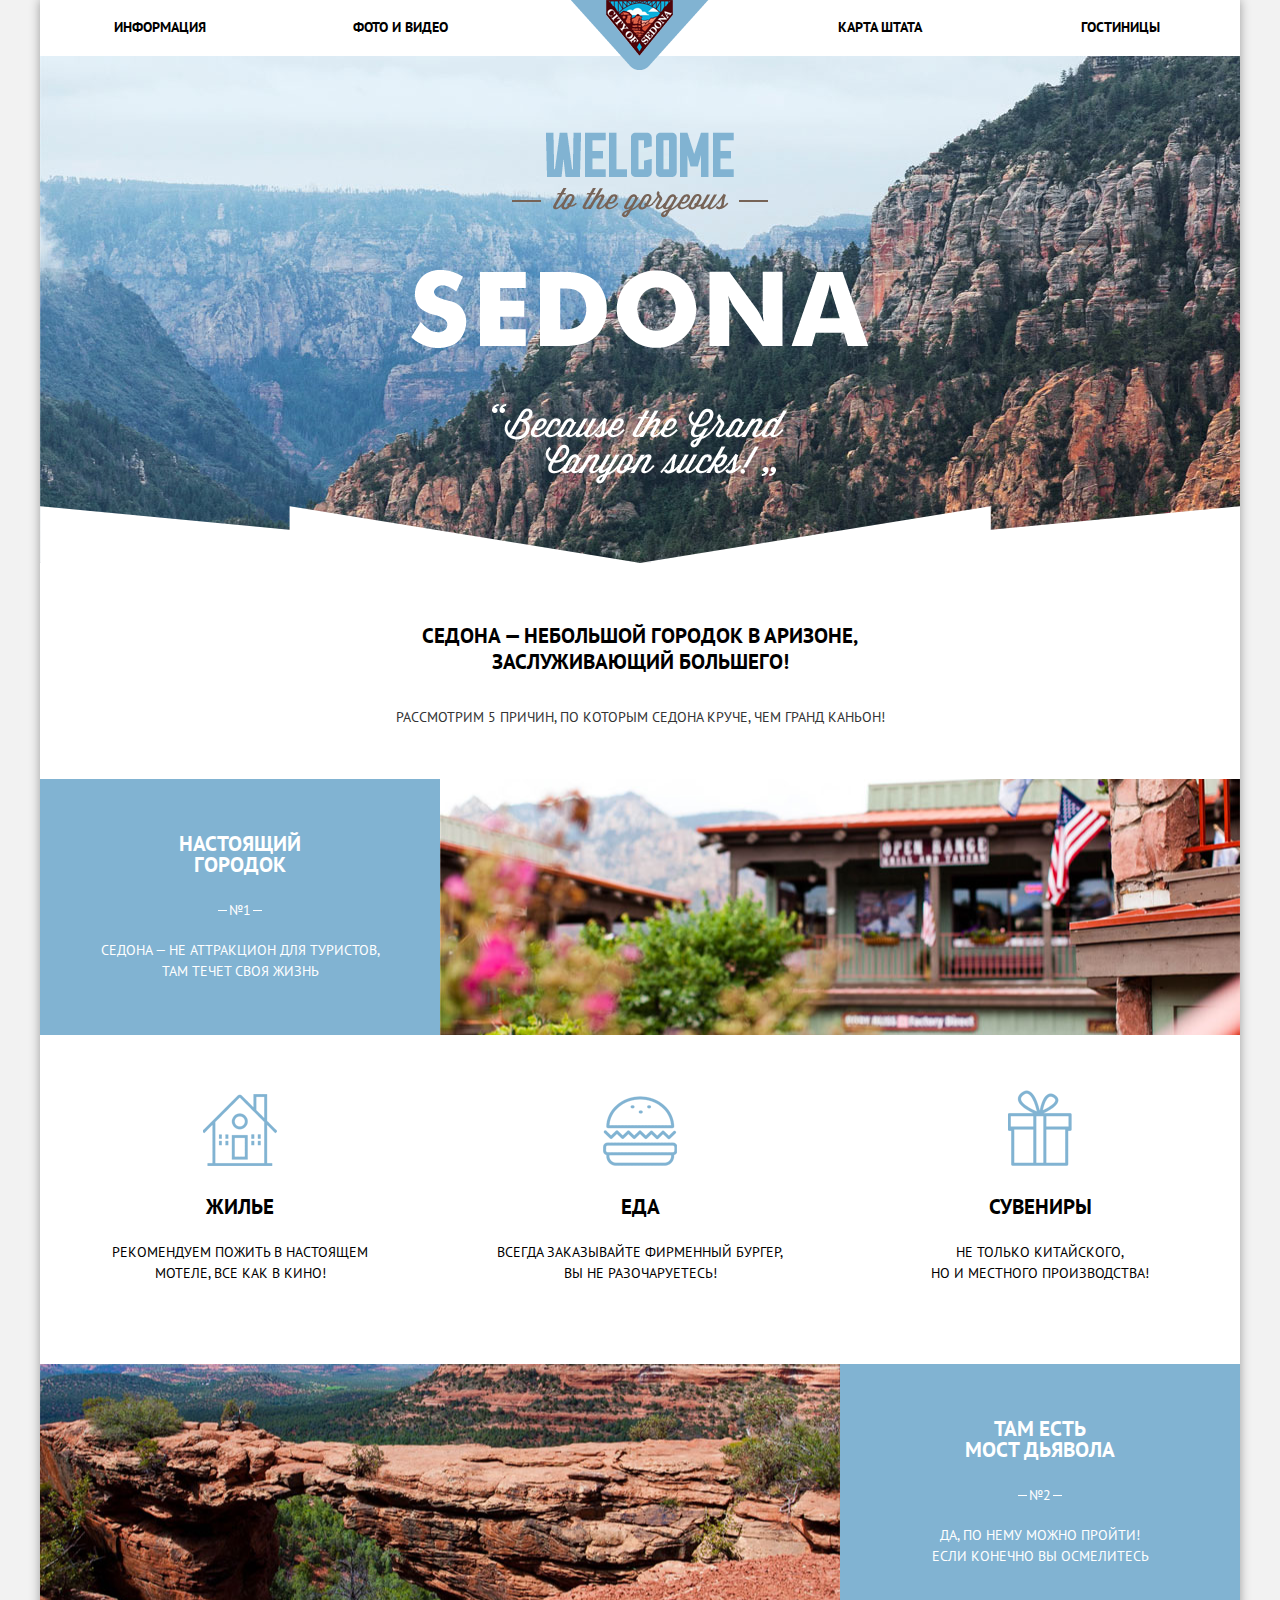
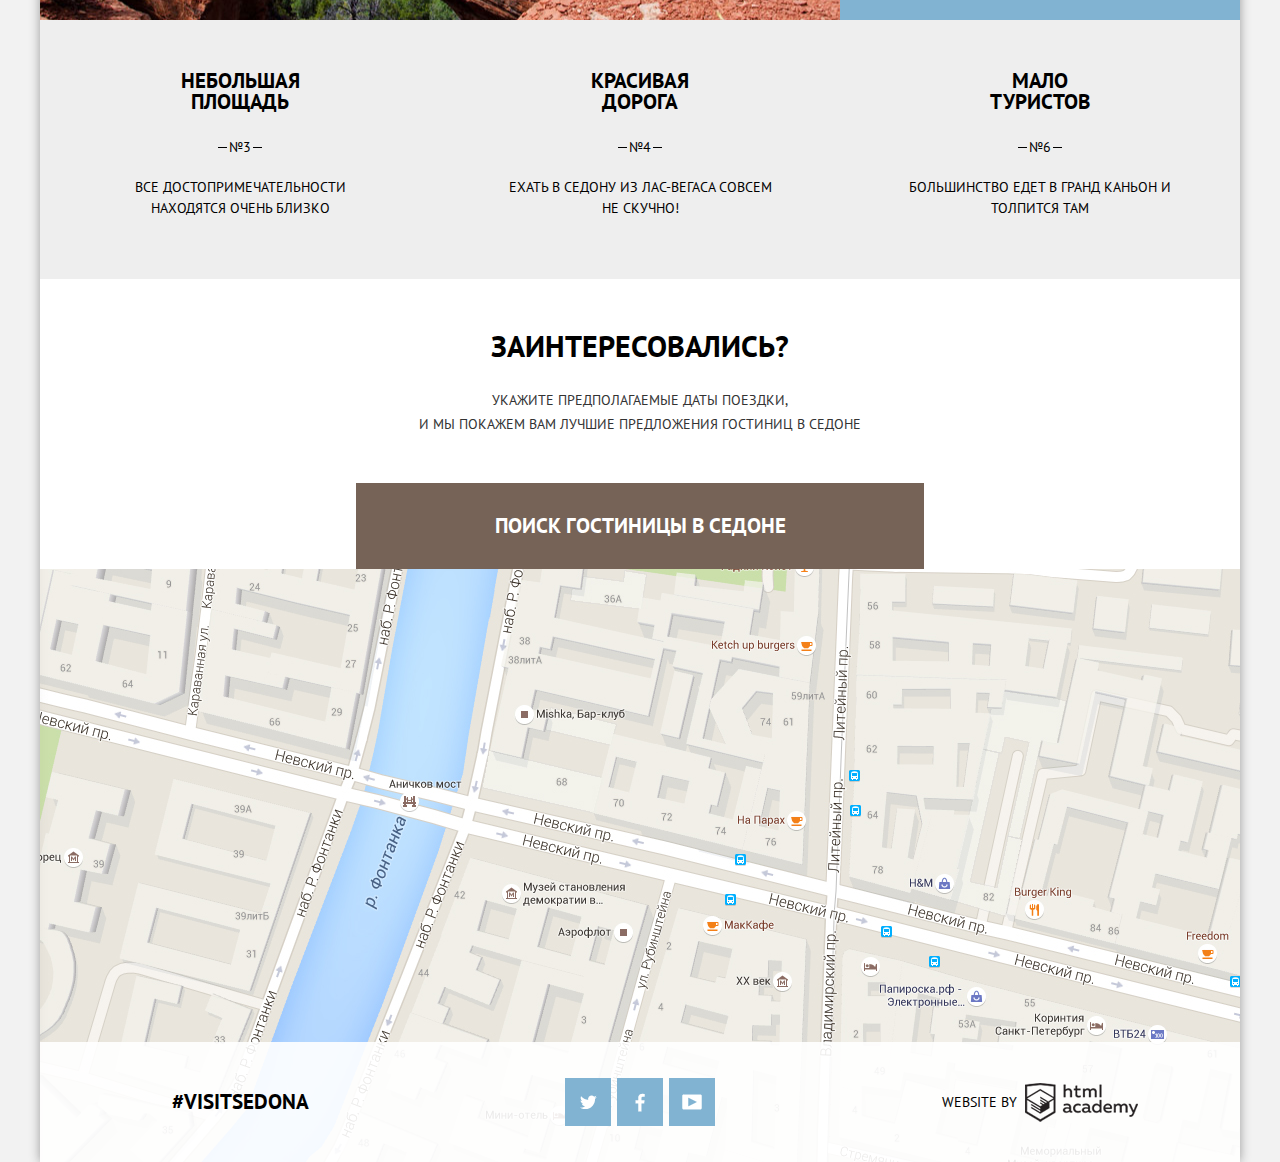
==== commit aa38602c: "Правки 17_05" ====
--- a/index.html
+++ b/index.html
@@ -9,7 +9,7 @@
   </head>
   <body>
     <div class="container">
-      <header class="main-header">
+      <header class="main-header cover">
         <nav class="main-navigation">
           <ul>
             <li><a href="info.html">Информация</a></li>
@@ -26,7 +26,6 @@
               <p>Because the Grand Canyon sucks!</p>
            </div>
         </div>
-        <div class="bg-cover"></div>   
       </header>
       <main class="main-container">
         <div class="tagline">
@@ -104,17 +103,17 @@
               <fieldset>
                 <label for="adult">Взрослые:</label>
                 <div class="main-search-button">
-                  <button class="minus"></button>
+                  <button class="minus" type="button"></button>
                   <input id="adult" type="text" name="adult" placeholder="2">
-                  <button class="plus"></button>
+                  <button class="plus" type="button"></button>
                 </div>
               </fieldset>
               <fieldset>
                 <label class="child" for="children">Дети:</label>
                 <div class="main-search-button">
-                  <button class="minus"></button>
+                  <button class="minus" type="button"></button>
                   <input id="children" type="text" name="child" placeholder="1">
-                  <button class="plus"></button>
+                  <button class="plus" type="button"></button>
                 </div>
               </fieldset>
             </fieldset>
--- a/css/style.min.css
+++ b/css/style.min.css
@@ -1 +1 @@
-body,h2{margin:0}.btn2 a,.container-form{outline:#ff1800 dotted 1px}.clearfix:after,.content-number::after{content:""}.container-form,.container-item,.content-icon,.content-icon:before,.main-headbg,.main-navigation,.tagline,.tagline-search{text-align:center}body{background:#f2f2f2;font-family:"PT Sans",Arial,sans-serif;font-size:14px;line-height:1.5;color:#333}.main-navigation a,h2,h3{color:#000;text-transform:uppercase;font-weight:700}*{box-sizing:border-box}h2{font-size:21px}h3{font-size:16px}.container{min-width:768px;max-width:1200px;margin:0 auto;background:#fff;box-shadow:0 0 10px #999}.main-headbg{min-height:507px;padding-top:76px;background:url(../img/sedona-head-bg.jpg) no-repeat #39596e}.container-form{min-height:217px;padding-top:30px;background:url(../img/sedona-head-bg2.jpg) no-repeat}.searh-hotel-form{min-height:217px;padding:25px 70px 0;background:url(../img/sedona-head-bg2.jpg) no-repeat #39596e}.headbg-text{width:458px;height:352px;margin:0 auto;background:url(../img/sedonawelcome.png) 50% 50% no-repeat;font-size:0}.main-navigation ul{margin:0;padding:0;font-size:0;list-style:none}.main-navigation li{display:inline-block;width:20%;vertical-align:middle}.main-navigation a{position:relative;display:block;min-height:56px;padding:14px 10px;font-size:14px;line-height:26px;text-decoration:none}.main-navigation img{position:absolute;top:0;left:50%;margin-left:-69px}li a:hover{color:#81b3d2}li a:active{color:rgba(0,0,0,.3)}li .active{color:#766357;cursor:pointer}li .active:hover{color:#604e43}li .active:active{color:rgba(118,99,87,.3)}.bg-cover{height:57px;margin-top:-57px;background:url(../img/mask-bg.png) center top no-repeat;background-size:cover}.clearfix:after{display:block;clear:both}.tagline{padding-top:60px;padding-bottom:25px;vertical-align:middle}.tagline-title{width:450px;margin:0 auto 30px;font-size:21px;font-weight:700;line-height:26px;color:#000;text-transform:uppercase}.container-text-left,.container-text-right,.searh-hotel-form{color:#fff;text-transform:uppercase}.tagline-title.bigger{font-size:30px}.search{min-height:150px}.tagline-search{padding-top:54px;padding-right:25%;padding-left:25%}.tagline-text{margin:25px 0;font-size:14px;line-height:24px;text-transform:uppercase}.tagline-search .tagline-text{margin:25px 0 47px}.banner-left{padding-right:66.666666%;background:url(../img/sedona-view-1.jpg) 100% 50% no-repeat #39596e}.banner-right{padding-left:66.666666%;background:url(../img/sedona-view-2.jpg) 0 50% no-repeat #39596e}.container-text-left{width:100%;padding-top:54px;padding-bottom:53px;background-color:#81b3d2;text-align:center}.content-name{max-width:160px;margin:0 auto 25px;font-size:21px;font-weight:700;line-height:1}.content-text{margin:0 0 30px;padding:0 15px;color:#333}.content-text.other{margin-bottom:0}.content-p{margin:0}.content-number{position:relative;display:inline-block;margin:0 0 30px;line-height:0}.content-number::after,.content-number::before{position:absolute;display:inline-block;width:9px;height:1px;background-color:#000}.content-number::after{left:-50%;vertical-align:middle}.content-number::before{right:-50%;vertical-align:middle;content:""}.number-white::after,.number-white::before{position:absolute;display:inline-block;width:9px;height:1px;background-color:#fff;vertical-align:middle;content:""}.number-white::after{left:-50%}.number-white::before{right:-50%}.container-item{float:left;width:33.333333%;padding:50px 0}.container-item-low{padding:50px 0 30px}.content-icon{display:block;height:76px;margin:5px 0 30px;font-size:0}.content-icon:after,.content-icon:before{display:inline-block;vertical-align:bottom;content:""}.content-icon:after{height:100%}.content-icon:before{background:url(../img/spritesheet-all.png) no-repeat}.form-check,.price-range{min-height:170px;text-align:left}.sprite-home:before{width:74px;height:72px;background-position:-79px -146px}.sprite-food:before{width:74px;height:70px;background-position:-141px -66px}.sprite-gift:before{width:64px;height:76px;background-position:-5px -146px}.form-check{float:left;width:256px;border:none}.form-check legend{margin-bottom:24px;font-size:16px;font-weight:600}.item-form{margin-top:10px;cursor:pointer}.item-form:hover{color:#663d15}.form-check input{display:none}.form-check label{position:relative;display:block;margin:0 0 24px;padding:0 0 0 41px}[type=checkbox]+label:before{position:absolute;top:0;left:0;width:22px;height:22px;background:url(../img/spritesheet-all.png) -5px -37px no-repeat;content:"";cursor:pointer}[type=checkbox]:checked+label:before{width:26px;background-position:-69px -37px;cursor:pointer}.item-form input[type=checkbox]+.sprite-checkbox{display:inline-block;width:22px;height:22px;background:url(../img/spritesheet-all.png) no-repeat}.sprite-checkbox{display:inline-block;width:22px;height:22px;background-position:-5px -37px;content:""}.price-range{float:right;width:333px}.hotel-img,.hotel-name{float:left}.price-range-title{margin-bottom:12px;font-size:16px;font-weight:600;line-height:21px}.price-controls{position:relative;height:36px;margin-bottom:20px;margin-left:13px;border:2px solid #fff;border-radius:2px;font-size:0}.price-controls::after{position:absolute;top:50%;left:50%;width:2px;height:22px;background:#fff;content:"";-webkit-transform:translate(-50%,-50%);transform:translate(-50%,-50%)}.price-controls label{display:inline-block;padding-top:5px;font-size:14px;line-height:20px;text-align:center;vertical-align:middle;cursor:pointer}.price-controls .max-price,.price-controls .min-price{width:50%}.price-controls input{width:50px;margin:0;padding-left:5px;border:none;outline:0;background:0 0;font:inherit;color:inherit}.btn-show,.form-content-btn,.main-search input{font-family:"PT Sans",Arial,sans-serif}.range-controls{position:relative;margin-bottom:32px;margin-left:14px}.range-controls .scale{height:2px;background:rgba(255,255,255,.3)}.range-controls .bar{width:80%;height:2px;background:#fff}.range-toggle{position:absolute;top:-7px;width:20px;height:20px;border:7px solid #fff;border-radius:50%;background-color:#ababab;box-shadow:0 2px 1px 0 rgba(0,1,1,.2);cursor:pointer}.form-content-btn,.searh-form{width:568px;text-align:center;font-weight:600;text-transform:uppercase}.range-toggle-min{left:0}.range-toggle-max{left:80%}.range-toggle:hover{background:#1c4f80}.btn-show{display:block;margin:0 auto;padding:6px 35px;border:2px solid #fff;border-radius:2px;outline:0;background:0 0;font-size:14px;line-height:20px;color:#fff;text-transform:uppercase;cursor:pointer}.btn-show:hover{background:#fff;color:#000}.container-item p{color:#000;text-transform:uppercase}.container-item img{margin-top:60px}.features{min-height:235px;background-color:#eee}.form-content{position:relative;z-index:50}.form-content-btn{display:block;margin:0 auto;padding:30px 10px;background-color:#766357;font-size:21px;line-height:26px;color:#fff;text-decoration:none}.searh-form{position:absolute;top:100%;left:50%;z-index:100;display:none;margin-left:-284px;padding:55px;background-color:#fff;box-shadow:0 0 5px #999;font-size:14px}.searh-form-show{display:block;-webkit-animation:show;animation:show;-webkit-animation-duration:1s;animation-duration:1s;-webkit-animation-fill-mode:forwards;animation-fill-mode:forwards}fieldset{margin:0;padding:0;border:0}.main-search{margin-bottom:29px;font-size:0;text-align:left}.main-search input,.main-search label{font-size:14px;line-height:26px;display:inline-block;vertical-align:middle}.input-wrap{position:relative;display:inline-block;width:344px;overflow:hidden;vertical-align:middle}.input-wrap:hover:after{background-position:-193px -5px}.input-wrap:active:after{background-position:-162px -5px}.input-wrap:after{position:absolute;top:10px;right:10px;width:21px;height:22px;background:url(../img/spritesheet-all.png) -131px -5px no-repeat;content:""}.main-search>label{width:110px}.main-search fieldset{display:inline-block;width:50%}.input-wrap input:hover{border-color:#ebebeb;background-color:#ebebeb}.input-wrap input:focus{border:2px solid #e5e5e5;outline:0;background-color:#fff}.main-search input{width:100%;padding:4px 10px 4px 15px;border:none;border:2px solid #f2f2f2;background-color:#f2f2f2;font-weight:600;color:#000;text-align:left;text-transform:uppercase}.person label{width:111px}.person input{padding:6px;text-align:center}.main-search input::-webkit-input-placeholder{opacity:1;color:#000}.main-search input::-moz-placeholder{opacity:1;color:#000}.main-search input:-moz-placeholder{opacity:1;color:#000}.main-search input:-ms-input-placeholder{opacity:1;color:#000}.person button,.person input{display:inline-block;width:33.333333%;vertical-align:middle}.person button{margin:0;padding:0;border:0;background:#f2f2f2;line-height:38px;cursor:pointer}.child{padding-right:25px;color:#000;text-align:right}.main-search-button,.minus,.plus{display:inline-block;text-align:center;vertical-align:middle}.main-search-button{width:114px;background-color:#f2f2f2}.minus,.plus{position:relative;width:38px;height:38px;font-size:0}.minus::after,.plus::after,.plus::before{position:absolute;background-color:#a9a9a9;content:""}.footer-wrapper,.plus::before{display:block}.minus::after,.plus::after{top:18px;left:14px;display:block;width:11px;height:3px;font-size:0;vertical-align:middle}.plus::before{top:14px;left:18px;width:3px;height:11px}.main-footer,.map{position:relative}.btn,.btn-search{border:none;background-color:#81b3d2;font-family:"PT Sans",Arial,sans-serif;font-size:21px;color:#fff;text-transform:uppercase;text-align:center;text-decoration:none}.btn{min-height:60px;margin:10px auto;font-weight:700}.btn-search{width:458px;margin:23px auto 0;padding:17px 0;font-weight:600;line-height:1;cursor:pointer}.btn2 a,.contacts,.hotel-btn,.sort-resalt{font-weight:700}.btn-search:hover{background-color:#5496bd}.btn-search:active{color:rgba(255,255,255,.5)}.footer,.social-btn{display:inline-block;vertical-align:middle}.main-footer{z-index:20;padding:36px 0;background-color:rgba(255,255,255,.9);font-size:0;color:#000;text-align:center}.footer{width:33.333333%;font-size:0}.contacts{font-size:21px;color:#000;text-decoration:none;text-transform:uppercase}.social-btn{width:46px;height:48px;margin:0 6px 0 0;background:#81b3d2;font-size:0;line-height:48px;text-align:center;text-decoration:none}.hotel-name h2,.sorting-type a{line-height:1;display:inline-block}.social-btn:last-child{margin:0}.social-btn:before{display:inline-block;background:url(../img/spritesheet-all.png) no-repeat;vertical-align:middle;content:""}.sprite-facebook:before{width:10px;height:19px;background-position:-141px -37px}.sprite-twitter:before{width:17px;height:14px;background-position:-313px -124px}.sprite-ytube:before{width:20px;height:16px;background-position:-163px -148px}.social-btn:hover{background:#669ec0}.social-btn:active:before{opacity:.3}.footer-copyright{display:inline-block;margin:0 8px 0 0;font-size:14px;vertical-align:middle;text-decoration:none;text-transform:uppercase}.footer-logo-academy,.sort-bar{margin:0;font-size:0;text-transform:uppercase}.footer-logo-academy{display:inline-block;width:113px;height:39px;background:url(../img/spritesheet-all.png) top no-repeat;vertical-align:middle;text-decoration:none}.logo-sprite{background-position:-5px -69px}.logo-sprite:hover{background-position:-225px -54px}.logo-sprite:active{background-position:-224px -5px}.sort-bar{padding:26px 70px 29px;border-bottom:1px solid #e5e5e5}.sort-resalt{display:inline-block;width:166px;margin:0 auto;font-size:21px}.sorting-type{display:inline-block;width:791px;margin:0;padding:0;list-style:none}.sorting-type li{display:inline-block;padding-right:39px;font-size:12px}.sorting-type a{border-bottom:1px dotted #81b3d2;color:#b1b1b1;text-decoration:none}.sorting-type a.none{display:inline-block;border-bottom:none;color:#81b3d2}.sorting-type a:hover{color:#81b3d2;text-decoration:none;text-transform:uppercase}.sorting-type a:active{border-bottom:none;color:#000}.sorting-direction{display:inline-block;width:100px;text-align:right}.sorting-direction li{display:inline-block;list-style:none}.arrow-up{display:inline-block;margin-right:13px;border:5px solid transparent;border-top:0;border-bottom:9px solid #ccc}.arrow-down{display:inline-block;border:5px solid transparent;border-top:9px solid #81b3d2;border-bottom:0}.arrow-up:hover{border-bottom:9px solid #000}.arrow-down:hover{border-top:9px solid #000}.arrow-up:active{border-bottom:9px solid #81b3d2}.arrow-down:active{border-top:9px solid #81b3d2}.hotel-item{padding:0 0 24px;border-bottom:1px solid #e5e5e5}.hotel-img{width:167px;margin-left:70px;padding-top:30px}.hotel-name,.rating{width:30%;padding-top:30px}.hotel-name h2{margin-bottom:9px}.hotel-title{color:#000;text-decoration:none;text-transform:uppercase}.hotel-title:hover{color:#81b3d2}.hotel-title:active{color:rgba(118,99,87,.3)}.rating{float:right;margin-right:70px;text-align:right}.btn2 a,.hotel-btn,.star{text-align:center}.rate-star{margin-bottom:36px}.star{display:inline-block;height:17px;margin:0;vertical-align:middle}.sprite-star:before{display:block;width:18px;height:17px;background:url(../img/spritesheet-all.png) -285px -124px no-repeat;content:""}.btn2 a,.hotel-btn,.left,.price span,.rate-number{display:inline-block}.rate-number{padding:5px 15px;background:#f2f2f2;text-transform:uppercase}.price{margin-bottom:8px;text-transform:uppercase}.btn2,.hotel-btn{margin-bottom:10px}.left{margin-right:40px;padding:20px auto}.btn-booking,.btn-more{padding:5px 15px;text-decoration:none;text-transform:uppercase}.btn2 a{color:#fff}.hotel-btn{margin-top:5px;color:#fff}.btn-more{margin-right:10px;background:#81b3d2;color:#fff}.btn-more:hover{background:#669ec0;color:#fff}.btn-more:active{background:#5496bd;color:rgba(255,255,255,.3)}.btn-booking{background:#766357;color:#fff}.btn-booking:hover{background:#604e43;color:#fff}.btn-booking:active{background:#503e33;color:rgba(255,255,255,.3)}.map{z-index:10;margin-bottom:-120px;background:url(../img/map.jpg) 50% 50% no-repeat #f2f1ef}.map iframe{display:block;width:100%;height:593px;border:0}@-webkit-keyframes show{0%{-webkit-transform:scale(0);transform:scale(0)}25%,75%{-webkit-transform:scale(1.2);transform:scale(1.2)}50%{-webkit-transform:scale(.8);transform:scale(.8)}100%{-webkit-transform:scale(1);transform:scale(1)}}@keyframes show{0%{-webkit-transform:scale(0);transform:scale(0)}25%,75%{-webkit-transform:scale(1.2);transform:scale(1.2)}50%{-webkit-transform:scale(.8);transform:scale(.8)}100%{-webkit-transform:scale(1);transform:scale(1)}}+body{margin:0;background:#f2f2f2;font-family:"PT Sans",Arial,sans-serif;font-size:14px;line-height:1.5;color:#333}*{box-sizing:border-box}h2,h3{font-weight:700;color:#000;text-transform:uppercase}h2{margin:0;font-size:21px}h3{font-size:16px}.container{min-width:748px;max-width:1200px;width:100%;margin:0 auto;background:#fff;box-shadow:0 0 10px #999}.main-headbg{min-height:507px;padding-top:76px;background:#39596e url(../img/sedona-head-bg.jpg) no-repeat;text-align:center}.container-form{min-height:217px;padding-top:30px;outline:1px dotted #ff1800;background:url(../img/sedona-head-bg2.jpg) no-repeat;text-align:center}.searh-hotel-form{min-height:217px;padding:25px 70px 0;background:#39596e url(../img/sedona-head-bg2.jpg) no-repeat}.headbg-text{width:458px;height:352px;margin:0 auto;background:url(../img/sedonawelcome.png) 50% 50% no-repeat;font-size:0}.main-navigation{text-align:center}.main-navigation ul{margin:0;padding:0;font-size:0;list-style:none}.main-navigation li{display:inline-block;width:20%;vertical-align:middle}.main-navigation a{position:relative;display:block;min-height:56px;padding:14px 10px;font-size:14px;font-weight:700;line-height:26px;color:#000;text-decoration:none;text-transform:uppercase}.main-navigation img{position:absolute;top:0;left:50%;margin-left:-69px}li a:hover{color:#81b3d2}li a:active{color:rgba(0,0,0,.3)}li .active{color:#766357;cursor:pointer}li .active:hover{color:#604e43}li .active:active{color:rgba(118,99,87,.3)}.cover:after{content:"";display:block;height:57px;margin-top:-57px;background:url(../img/mask-bg.png) no-repeat;background-position:center top;background-size:cover}.clearfix:after{display:block;clear:both;content:""}.tagline{padding-top:60px;padding-bottom:25px;text-align:center;vertical-align:middle}.tagline-title{width:450px;margin:0 auto 30px;font-size:21px;font-weight:700;line-height:26px;color:#000;text-transform:uppercase}.tagline-title.bigger{font-size:30px}.search{min-height:150px}.tagline-search{padding-top:54px;padding-right:25%;padding-left:25%;text-align:center}.tagline-text{margin:25px 0;font-size:14px;line-height:24px;text-transform:uppercase}.tagline-search .tagline-text{margin:25px 0 47px}.searh-hotel-form{color:#fff;text-transform:uppercase}.banner-left{padding-right:66.666666%;background:#39596e url(../img/sedona-view-1.jpg) no-repeat 100% 50%}.banner-right{padding-left:66.666666%;background:#39596e url(../img/sedona-view-2.jpg) no-repeat 0 50%}.container-text-left{width:100%;padding-top:54px;padding-bottom:53px;background-color:#81b3d2;text-align:center}.container-text-left,.container-text-right{color:#fff;text-transform:uppercase}.content-name{max-width:150px;margin:0 auto 25px;font-size:21px;font-weight:700;line-height:21px}.content-text{margin:0 0 30px;padding:0 15px;color:#333}.content-text.other{margin-bottom:0}.content-p{margin:0;padding:0 15px}.content-number{position:relative;display:inline-block;margin:0 0 30px;line-height:0}.content-number::after{left:-50%;background-color:#000}.content-number::after,.content-number::before,.number-white::after,.number-white::before{position:absolute;display:inline-block;width:9px;height:1px;vertical-align:middle;content:""}.content-number::before{right:-50%;background-color:#000}.number-white::after,.number-white::before{background-color:#fff}.number-white::after{left:-50%}.number-white::before{right:-50%}.container-item{float:left;width:33.333333%;padding:50px 0;text-align:center}.container-item-low{padding:50px 0 30px}.content-icon{display:block;height:76px;margin:5px 0 30px;font-size:0;text-align:center}.content-icon:after,.content-icon:before{display:inline-block;vertical-align:bottom;content:""}.content-icon:after{height:100%}.content-icon:before{background:url(../img/spritesheet-all.png) no-repeat;text-align:center}.sprite-home:before{width:74px;height:72px;background-position:-79px -146px}.sprite-food:before{width:74px;height:70px;background-position:-141px -66px}.sprite-gift:before{width:64px;height:76px;background-position:-5px -146px}.form-check{float:left;width:25%;min-height:170px;border:none;text-align:left}.form-check legend{margin-bottom:24px;font-size:16px;font-weight:600}.form-check input{display:none}.item-form{margin-top:10px;cursor:pointer}.item-form:hover{color:#663d15}.form-check label{position:relative;display:block;margin:0 0 24px;padding:0 0 0 41px}input[type=checkbox]+label:before{position:absolute;top:0;left:0;width:22px;height:22px;background:url(../img/spritesheet-all.png) no-repeat -5px -37px;content:"";cursor:pointer}input[type=checkbox]:checked+label:before{width:26px;background-position:-69px -37px;cursor:pointer}input[type=checkbox]:disabled+label:before{width:26px;background-position:-37px -37px;cursor:pointer}input[type=checkbox]:disabled:checked+label:before{width:26px;background-position:-105px -37px;cursor:pointer}.item-form input[type=checkbox]+.sprite-checkbox{display:inline-block;width:22px;height:22px;background:url(../img/spritesheet-all.png) no-repeat}.sprite-checkbox{display:inline-block;width:22px;height:22px;background-position:-5px -37px;content:""}.price-range{float:right;width:50%;max-width:330px;min-height:170px;padding-left:15px;text-align:left}.price-range-title{margin:0 0 12px 13px;font-size:16px;font-weight:600;line-height:21px}.price-controls{position:relative;height:36px;margin-bottom:20px;margin-left:13px;border:2px solid #fff;border-radius:2px;font-size:0}.price-controls::after{position:absolute;top:50%;left:50%;width:2px;height:22px;background:#fff;content:"";-webkit-transform:translate(-50%,-50%);transform:translate(-50%,-50%)}.price-controls label{display:inline-block;padding-top:5px;font-size:14px;line-height:20px;text-align:center;vertical-align:middle;cursor:pointer}.price-controls .max-price,.price-controls .min-price{width:50%}.price-controls input{width:50px;margin:0;padding-left:5px;border:none;outline:none;background:0 0;font:inherit;color:inherit}.range-controls{position:relative;margin-bottom:32px;margin-left:14px}.range-controls .scale{height:2px;background:rgba(255,255,255,.3)}.range-controls .bar{width:80%;height:2px;background:#fff}.range-toggle{position:absolute;top:-7px;width:20px;height:20px;border:7px solid #fff;border-radius:50%;background-color:#ababab;box-shadow:0 2px 1px 0 rgba(0,1,1,.2);cursor:pointer}.range-toggle-min{left:0}.range-toggle-max{left:80%}.range-toggle:hover{background:#1c4f80}.btn-show{display:block;margin:0 auto;padding:6px 35px;border:2px solid #fff;border-radius:2px;outline:none;background:0 0;font-family:"PT Sans",Arial,sans-serif;font-size:14px;line-height:20px;color:#fff;text-transform:uppercase;cursor:pointer}.btn-show:hover{background:#fff;color:#000}.container-item p{color:#000;text-transform:uppercase}.container-item img{margin-top:60px}.features{min-height:235px;background-color:#eee}.form-content{position:relative;z-index:50}.form-content-btn,.searh-form{width:568px;font-weight:600;text-align:center;text-transform:uppercase}.form-content-btn{margin:0 auto;font-family:"PT Sans",Arial,sans-serif;line-height:26px;color:#fff;text-decoration:none;display:block;padding:30px 10px;background-color:#766357;font-size:21px}.searh-form{position:absolute;top:100%;left:50%;z-index:100;display:none;margin-left:-284px;padding:55px;background-color:#fff;box-shadow:0 0 5px #999;font-size:14px}.searh-form-show{display:block;-webkit-animation:show;animation:show;-webkit-animation-duration:1s;animation-duration:1s;-webkit-animation-fill-mode:forwards;animation-fill-mode:forwards}fieldset{margin:0;padding:0;border:0}.main-search{margin-bottom:29px;font-size:0;text-align:left}.input-wrap{position:relative;display:inline-block;width:344px;overflow:hidden;vertical-align:middle}.input-wrap:hover:after{background-position:-193px -5px}.input-wrap:active:after{background-position:-162px -5px}.input-wrap:after{position:absolute;top:10px;right:10px;width:21px;height:22px;background:url(../img/spritesheet-all.png) no-repeat -131px -5px;content:""}.main-search>label{width:110px}.main-search label{display:inline-block;font-size:14px;line-height:26px;vertical-align:middle}.main-search fieldset{display:inline-block;width:50%}.input-wrap input:hover{border-color:#ebebeb;background-color:#ebebeb}.input-wrap input:focus{border:2px solid #e5e5e5;outline:none;background-color:#fff}.main-search input{display:inline-block;width:100%;padding:4px 10px 4px 15px;border:2px solid #f2f2f2;background-color:#f2f2f2;font-family:"PT Sans",Arial,sans-serif;font-size:14px;font-weight:600;line-height:26px;color:#000;text-align:left;vertical-align:middle;text-transform:uppercase}.main-search input:focus{outline:none}.person label{width:111px}.person input{padding:6px;text-align:center}.main-search input::-webkit-input-placeholder{opacity:1;color:#000}.main-search input:-moz-placeholder,.main-search input::-moz-placeholder{opacity:1;color:#000}.main-search input:-ms-input-placeholder{opacity:1;color:#000}.person button,.person input{display:inline-block;width:33.333333%;vertical-align:middle}.person button{margin:0;padding:0;border:0;background:#f2f2f2;line-height:38px;cursor:pointer}.person button:focus{outline-style:none}.child{padding-right:25px;color:#000;text-align:right}.main-search-button,.minus,.plus{display:inline-block;text-align:center;vertical-align:middle}.main-search-button{background-color:#f2f2f2;width:114px}.minus,.plus{position:relative;width:38px;height:38px;font-size:0}.minus::after,.plus::after,.plus::before{position:absolute;display:block;background-color:#a9a9a9;content:""}.minus::after,.plus::after{font-size:0;vertical-align:middle;top:18px;left:14px;width:11px;height:3px}.plus::before{top:14px;left:18px;width:3px;height:11px}.btn,.btn-search{border:none;background-color:#81b3d2;font-family:"PT Sans",Arial,sans-serif;font-size:21px;color:#fff;text-align:center;text-decoration:none;text-transform:uppercase}.btn{min-height:60px;margin:10px auto;font-weight:700}.btn-search{width:458px;margin:23px auto 0;padding:17px 0;font-weight:600;line-height:1;cursor:pointer}.btn-search:hover{background-color:#5496bd}.btn-search:active{color:rgba(255,255,255,.5)}.footer-wrapper{display:block}.main-footer{position:relative;z-index:20;padding:36px 0;background-color:rgba(255,255,255,.9);font-size:0;color:#000;text-align:center}.footer{display:inline-block;width:33.333333%;font-size:0;vertical-align:middle}.contacts{font-size:21px;font-weight:700;color:#000;text-decoration:none;text-transform:uppercase}.social-btn{display:inline-block;width:46px;height:48px;margin:0 6px 0 0;background:#81b3d2;font-size:0;line-height:48px;text-align:center;vertical-align:middle;text-decoration:none}.social-btn:last-child{margin:0}.social-btn:before{display:inline-block;background:url(../img/spritesheet-all.png) no-repeat;vertical-align:middle;content:""}.sprite-facebook:before{width:10px;height:19px;background-position:-141px -37px}.sprite-twitter:before{width:17px;height:14px;background-position:-313px -124px}.sprite-ytube:before{width:20px;height:16px;background-position:-163px -148px}.social-btn:hover{background:#669ec0}.social-btn:active:before{opacity:.3}.footer-copyright,.footer-logo-academy{display:inline-block;margin:0 8px 0 0;font-size:14px;vertical-align:middle;text-decoration:none;text-transform:uppercase}.footer-logo-academy{width:113px;height:39px;margin:0;background:url(../img/spritesheet-all.png) no-repeat top;font-size:0}.logo-sprite{background-position:-5px -69px}.logo-sprite:hover{background-position:-225px -54px}.logo-sprite:active{background-position:-224px -5px}.sort-bar{margin:0;padding:32px 70px 22px;border-bottom:1px solid #e5e5e5;font-size:0;text-transform:uppercase}.sort-resalt,.sorting-type{display:inline-block;vertical-align:bottom}.sort-resalt{font-size:21px;font-weight:700;line-height:21px;margin:0 15px 0 0}.sorting-type{margin:0;padding:0;list-style:none}.sorting-type li{display:inline-block;padding-right:30px;font-size:12px}.sorting-type li:last-child{padding-right:0}.sorting-type a{display:inline-block;border-bottom:1px dotted #81b3d2;line-height:1;color:#b1b1b1;text-decoration:none}.sorting-type a.none{display:inline-block;border-bottom:none;color:#81b3d2}.sorting-type a:hover{color:#81b3d2;text-decoration:none;text-transform:uppercase}.sorting-type a:active{border-bottom:none;color:#000}.sorting-direction{display:inline-block;float:right;width:55px;text-align:right;padding:11px 0}.sorting-direction li{display:inline-block;list-style:none}.arrow-down,.arrow-up{display:inline-block;border:5px solid transparent}.arrow-up{margin-right:13px;border-top:0;border-bottom:9px solid #ccc}.arrow-down{border-top:9px solid #81b3d2;border-bottom:0}.arrow-up:hover{border-bottom:9px solid #000}.arrow-down:hover{border-top:9px solid #000}.arrow-up:active{border-bottom:9px solid #81b3d2}.arrow-down:active{border-top:9px solid #81b3d2}.hotel-item{padding:30px 70px 24px;border-bottom:1px solid #e5e5e5}.hotel-img{float:left;width:23%;margin-right:2%}.hotel-img img{border-style:none;max-width:135px;height:auto;max-height:90px;width:100%}.hotel-name{float:left;width:45%}.hotel-name h2{display:inline-block;margin-bottom:9px;line-height:1}.hotel-title{color:#000;text-decoration:none;text-transform:uppercase}.hotel-title:hover{color:#81b3d2}.hotel-title:active{color:rgba(118,99,87,.3)}.rating{float:right;width:20%;text-align:right}.rate-star{margin-bottom:36px}.star{display:inline-block;height:17px;margin:0;text-align:center;vertical-align:middle}.sprite-star:before{display:block;width:18px;height:17px;background:url(../img/spritesheet-all.png) no-repeat;background-position:-285px -124px;content:""}.price,.rate-number{text-transform:uppercase}.rate-number{display:inline-block;padding:5px 15px;background:#f2f2f2}.price{margin-bottom:8px}.left,.price span{display:inline-block}.left{margin-right:40px;padding:20px auto}.btn2{margin-bottom:10px}.btn2 a,.hotel-btn{display:inline-block;font-weight:700;color:#fff;text-align:center}.btn2 a{outline:1px dotted #ff1800}.hotel-btn{margin-top:5px;margin-bottom:10px}.btn-more{margin-right:10px;padding:5px 15px;background:#81b3d2;color:#fff;text-decoration:none;text-transform:uppercase}.btn-more:hover{background:#669ec0;color:#fff}.btn-more:active{background:#5496bd;color:rgba(255,255,255,.3)}.btn-booking{padding:5px 15px;background:#766357;color:#fff;text-decoration:none;text-transform:uppercase}.btn-booking:hover{background:#604e43;color:#fff}.btn-booking:active{background:#503e33;color:rgba(255,255,255,.3)}.map{position:relative;z-index:10;margin-bottom:-120px;background:#f2f1ef url(../img/map.jpg) no-repeat 50% 50%}.map iframe{display:block;width:100%;height:593px;border:0}@-webkit-keyframes show{0%{-webkit-transform:scale(0);transform:scale(0)}25%,75%{-webkit-transform:scale(1.2);transform:scale(1.2)}50%{-webkit-transform:scale(.8);transform:scale(.8)}to{-webkit-transform:scale(1);transform:scale(1)}}@keyframes show{0%{-webkit-transform:scale(0);transform:scale(0)}25%,75%{-webkit-transform:scale(1.2);transform:scale(1.2)}50%{-webkit-transform:scale(.8);transform:scale(.8)}to{-webkit-transform:scale(1);transform:scale(1)}}